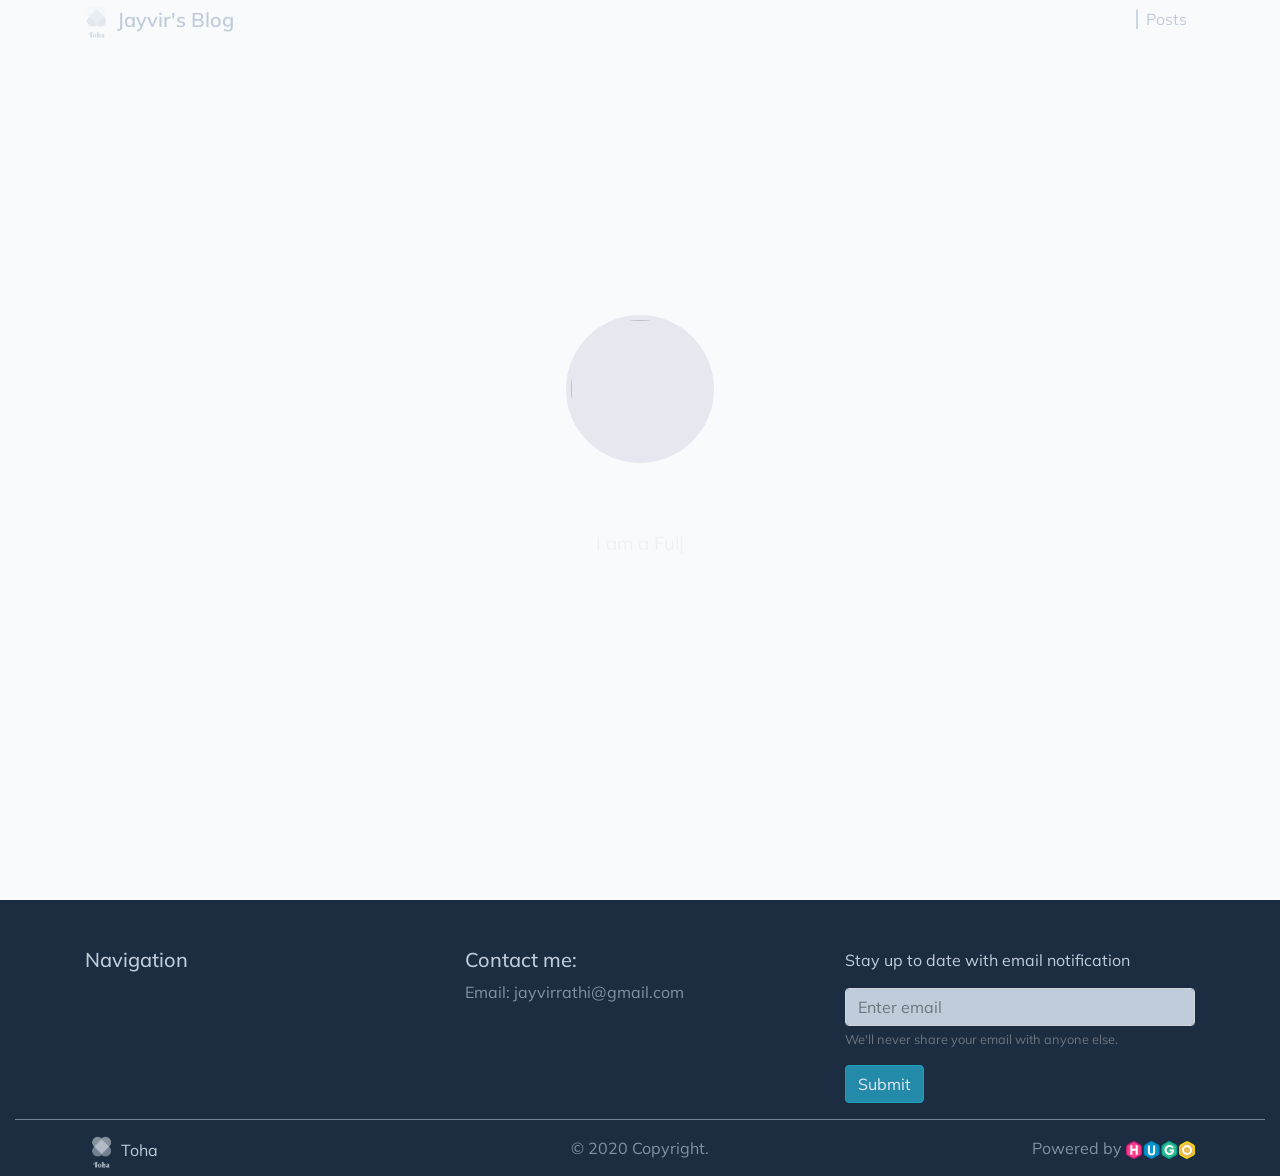
==== index.html @ 89d8f5fa "deploy: 75520d01f5cac09a737b1dd207d022d9f00fa605" ====
<!doctype html><html lang=en><head><meta name=generator content="Hugo 0.74.2"><title>Jayvir's Blog</title><meta name=description content="Portfolio and personal blog of Jayvir Rathi."><meta charset=utf-8><meta name=viewport content="width=device-width,initial-scale=1"><meta http-equiv=x-ua-compatible content="ie=edge"><link rel=stylesheet href=/assets/css/bootstrap.min.css><link rel=stylesheet href=/assets/css/layouts/main.css><link rel=stylesheet href=/assets/css/style.css><link rel=stylesheet href=/assets/css/navigators/navbar.css><link href="https://fonts.googleapis.com/css2?family=Muli:wght@300;400;500;600" rel=stylesheet><link rel=stylesheet href=https://cdnjs.cloudflare.com/ajax/libs/font-awesome/5.11.2/css/all.min.css><link rel=icon type=image/png href=/assets/images/favicon.png><link rel=stylesheet href=/assets/css/style.css><link rel=stylesheet href=/assets/css/sections/home.css><link rel=stylesheet href=/assets/css/sections/about.css><link rel=stylesheet href=/assets/css/sections/skills.css><link rel=stylesheet href=/assets/css/sections/experiences.css><link rel=stylesheet href=/assets/css/sections/projects.css><link rel=stylesheet href=/assets/css/sections/recent-posts.css><link rel=stylesheet href=/assets/css/sections/achievements.css></head><body data-spy=scroll data-target=#top-navbar data-offset=100><nav class="navbar navbar-expand-xl top-navbar initial-navbar" id=top-navbar><div class=container><a class=navbar-brand href=/><img src=/assets/images/inverted-logo.png id=logo>Jayvir's Blog</a>
<button class="navbar-toggler navbar-dark" id=navbar-toggler type=button data-toggle=collapse data-target=#top-nav-items>
<span class=navbar-toggler-icon></span></button><div class="collapse navbar-collapse" id=top-nav-items><ul class="navbar-nav ml-auto"><li class=nav-item><a class=nav-link href=#home>Home</a></li><div class=dropdown-divider id=top-navbar-divider></div><li class=nav-item><a class=nav-link id=blog-link href=/posts>Posts</a></li></ul></div></div><img src=/assets/images/main-logo.png class=d-none id=main-logo>
<img src=/assets/images/inverted-logo.png class=d-none id=inverted-logo></nav><div class="container-fluid home" id=home><div class="background container-fluid" style=background-image:url(https://hugo-toha.github.io/assets/images/default-background.jpg)></div><div class="container content text-center"><img src=/images/author/Jayir.png class="rounded-circle mx-auto d-block img-fluid"><h1 class=greeting>Hi, I am Jayvir</h1><div class=typing-carousel><span id=ityped class=ityped></span><span class=ityped-cursor></span></div><ul id=typing-carousel-data><li>I am a Full Stack Developer</li><li>I love to work with some fun projects</li></ul></div></div><footer class="container-fluid text-center align-content-center footer pb-2"><div class="container pt-5"><div class="row text-left"><div class="col-md-4 col-sm-12"><h5>Navigation</h5></div><div class="col-md-4 col-sm-12"><h5>Contact me:</h5><ul><li><span>Email:</span> <span>jayvirrathi@gmail.com</span></li></ul></div><div class="col-md-4 col-sm-12"><p>Stay up to date with email notification</p><form><div class=form-group><input type=email class=form-control id=exampleInputEmail1 aria-describedby=emailHelp placeholder="Enter email">
<small id=emailHelp class="form-text text-muted">We'll never share your email with anyone else.</small></div><button type=submit class="btn btn-info">Submit</button></form></div></div></div><hr><div class=container><div class="row text-left"><div class=col-md-4><a id=theme href=https://github.com/hossainemruz/toha target=#><img src=/assets/images/inverted-logo.png>
Toha</a></div><div class="col-md-4 text-center">© 2020 Copyright.</div><div class="col-md-4 text-right"><a id=hugo href=https://gohugo.io/>Powered by
<img src=/assets/images/hugo-logo-wide.svg alt="Hugo Logo" height=18></a></div></div></div></footer><script src=/assets/js/jquery-3.4.1.min.js></script><script src=/assets/js/popper.min.js></script><script src=/assets/js/bootstrap.min.js></script><script src=/assets/js/navbar.js></script><script src=/assets/js/main.js></script><script src=/assets/js/itype.min.js></script><script src=/assets/js/github-button.js></script><script src=/assets/js/home.js></script><script src=/assets/js/jquery.filterizr.min.js></script></body></html>
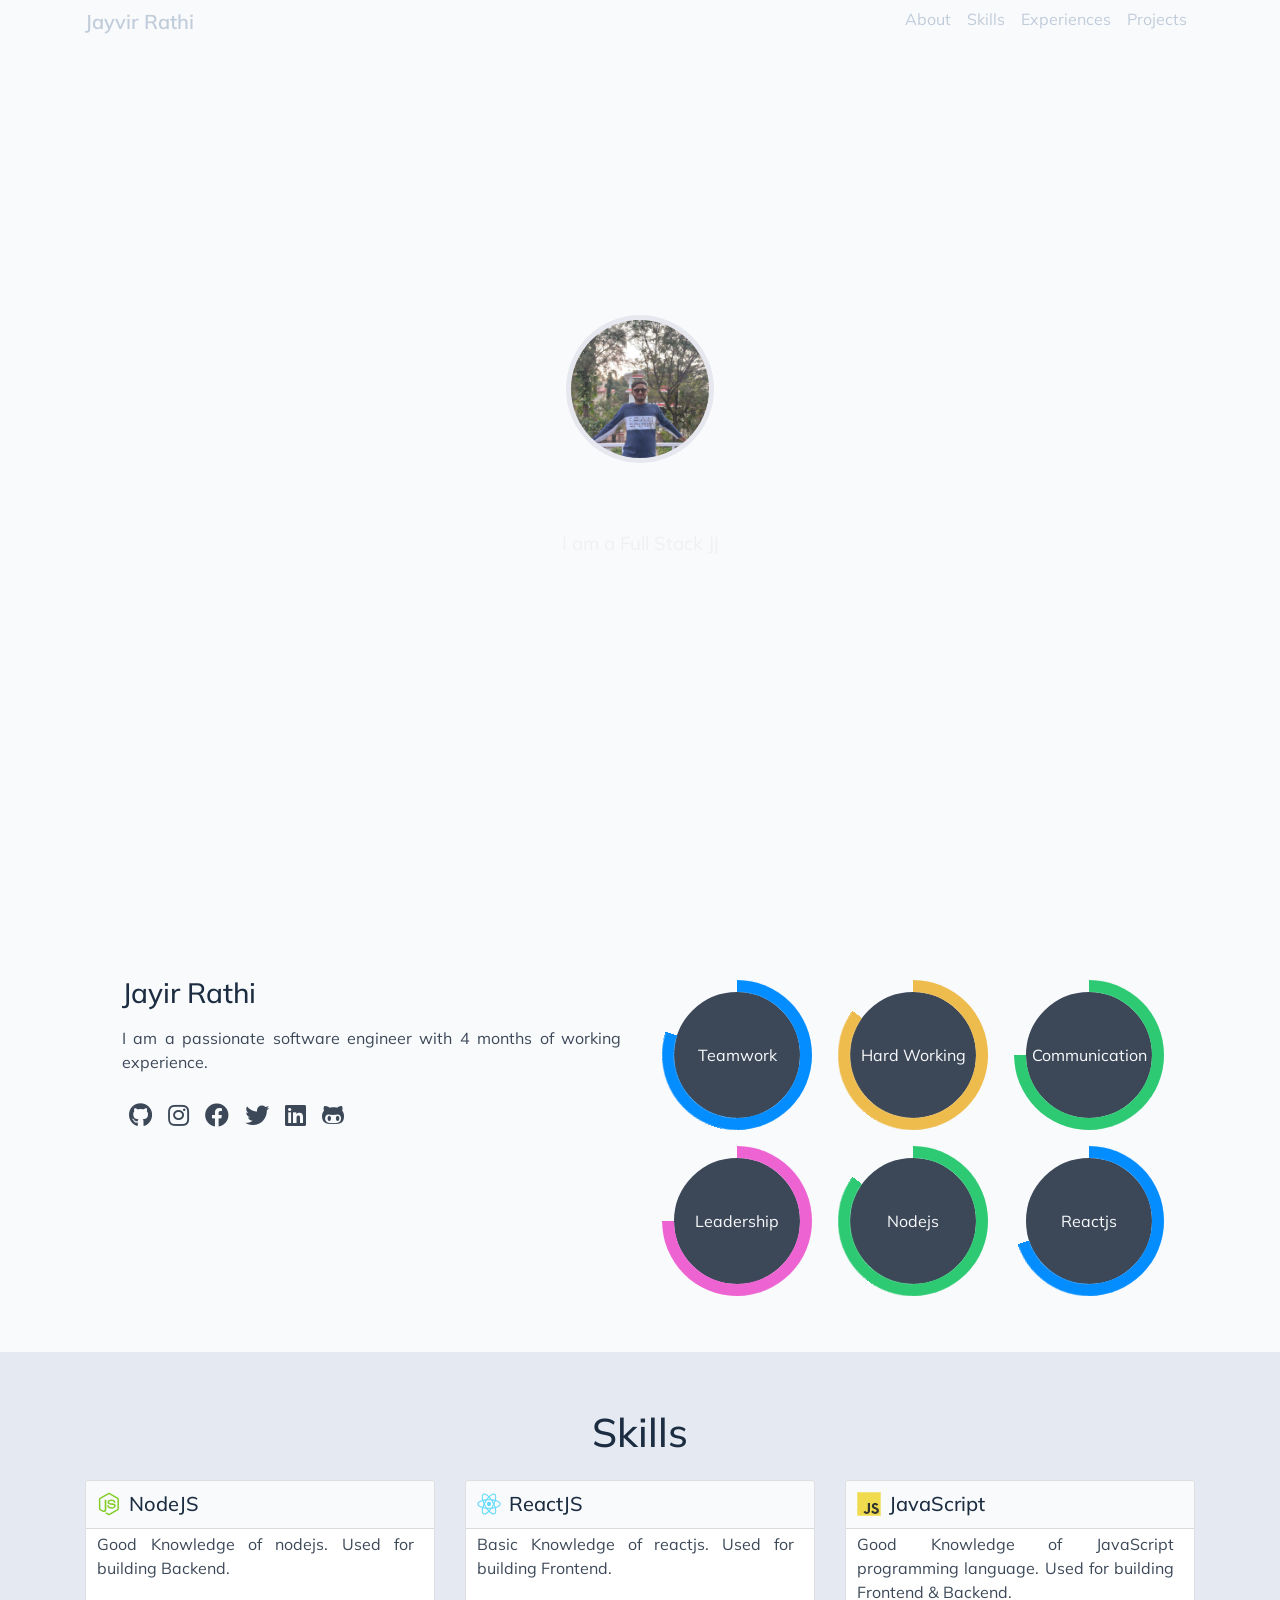
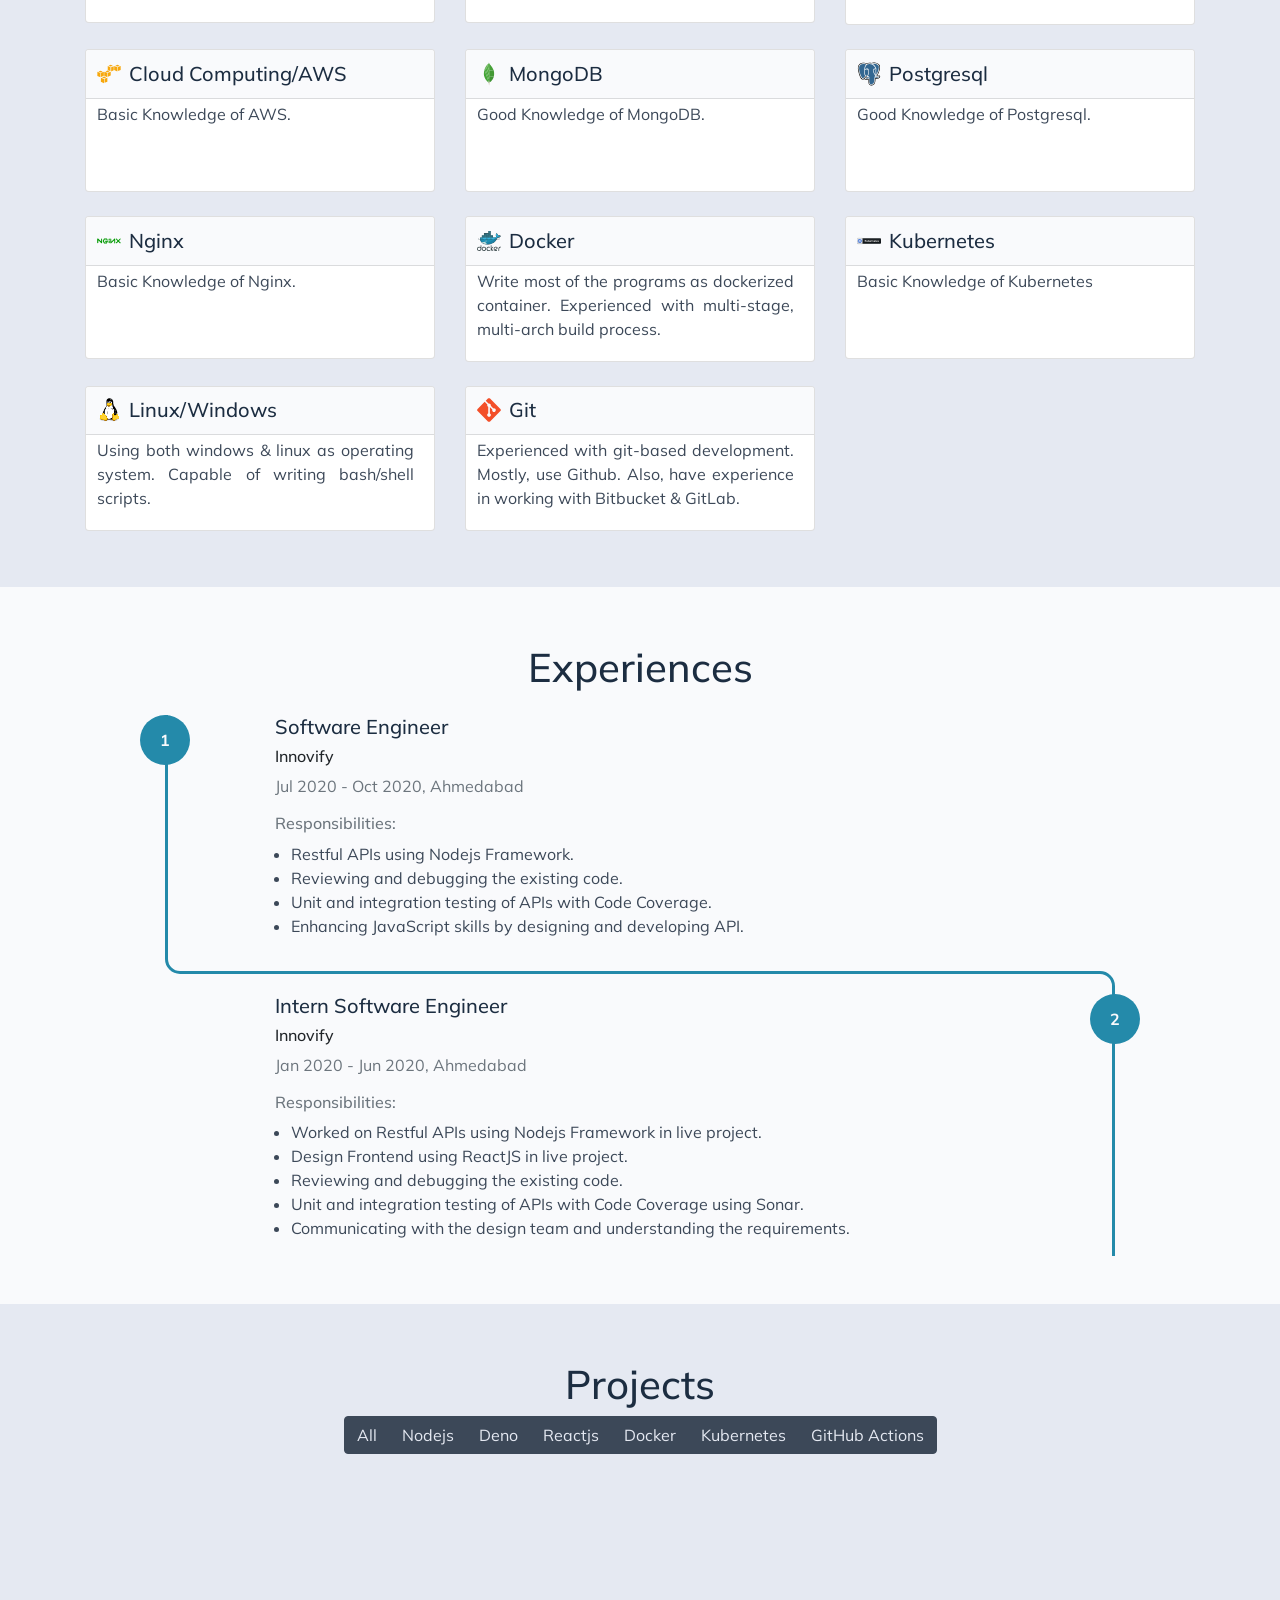
==== commit 048d1126: "deploy: c0d3c26d9af12a9c79925fcdd0d690d57f90b7b3" ====
--- a/index.html
+++ b/index.html
@@ -1,7 +1,37 @@
-<!doctype html><html lang=en><head><meta name=generator content="Hugo 0.74.2"><title>Jayvir's Blog</title><meta name=description content="Portfolio and personal blog of Jayvir Rathi."><meta charset=utf-8><meta name=viewport content="width=device-width,initial-scale=1"><meta http-equiv=x-ua-compatible content="ie=edge"><link rel=stylesheet href=/assets/css/bootstrap.min.css><link rel=stylesheet href=/assets/css/layouts/main.css><link rel=stylesheet href=/assets/css/style.css><link rel=stylesheet href=/assets/css/navigators/navbar.css><link href="https://fonts.googleapis.com/css2?family=Muli:wght@300;400;500;600" rel=stylesheet><link rel=stylesheet href=https://cdnjs.cloudflare.com/ajax/libs/font-awesome/5.11.2/css/all.min.css><link rel=icon type=image/png href=/assets/images/favicon.png><link rel=stylesheet href=/assets/css/style.css><link rel=stylesheet href=/assets/css/sections/home.css><link rel=stylesheet href=/assets/css/sections/about.css><link rel=stylesheet href=/assets/css/sections/skills.css><link rel=stylesheet href=/assets/css/sections/experiences.css><link rel=stylesheet href=/assets/css/sections/projects.css><link rel=stylesheet href=/assets/css/sections/recent-posts.css><link rel=stylesheet href=/assets/css/sections/achievements.css></head><body data-spy=scroll data-target=#top-navbar data-offset=100><nav class="navbar navbar-expand-xl top-navbar initial-navbar" id=top-navbar><div class=container><a class=navbar-brand href=/><img src=/assets/images/inverted-logo.png id=logo>Jayvir's Blog</a>
+<!doctype html><html lang=en><head><meta name=generator content="Hugo 0.74.2"><title>Jayvir Rathi</title><meta name=description content><meta charset=utf-8><meta name=viewport content="width=device-width,initial-scale=1"><meta http-equiv=x-ua-compatible content="ie=edge"><link rel=stylesheet href=/assets/css/bootstrap.min.css><link rel=stylesheet href=/assets/css/layouts/main.css><link rel=stylesheet href=/assets/css/style.css><link rel=stylesheet href=/assets/css/navigators/navbar.css><link href="https://fonts.googleapis.com/css2?family=Muli:wght@300;400;500;600" rel=stylesheet><link rel=stylesheet href=https://cdnjs.cloudflare.com/ajax/libs/font-awesome/5.11.2/css/all.min.css><link rel=icon type=image/png href=/images/background.jpg><link rel=stylesheet href=/assets/css/style.css><link rel=stylesheet href=/assets/css/sections/home.css><link rel=stylesheet href=/assets/css/sections/about.css><link rel=stylesheet href=/assets/css/sections/skills.css><link rel=stylesheet href=/assets/css/sections/experiences.css><link rel=stylesheet href=/assets/css/sections/projects.css><link rel=stylesheet href=/assets/css/sections/recent-posts.css><link rel=stylesheet href=/assets/css/sections/achievements.css></head><body data-spy=scroll data-target=#top-navbar data-offset=100><nav class="navbar navbar-expand-xl top-navbar initial-navbar" id=top-navbar><div class=container><a class=navbar-brand href=https://hugo-toha.github.io>Jayvir Rathi</a>
 <button class="navbar-toggler navbar-dark" id=navbar-toggler type=button data-toggle=collapse data-target=#top-nav-items>
-<span class=navbar-toggler-icon></span></button><div class="collapse navbar-collapse" id=top-nav-items><ul class="navbar-nav ml-auto"><li class=nav-item><a class=nav-link href=#home>Home</a></li><div class=dropdown-divider id=top-navbar-divider></div><li class=nav-item><a class=nav-link id=blog-link href=/posts>Posts</a></li></ul></div></div><img src=/assets/images/main-logo.png class=d-none id=main-logo>
-<img src=/assets/images/inverted-logo.png class=d-none id=inverted-logo></nav><div class="container-fluid home" id=home><div class="background container-fluid" style=background-image:url(https://hugo-toha.github.io/assets/images/default-background.jpg)></div><div class="container content text-center"><img src=/images/author/Jayir.png class="rounded-circle mx-auto d-block img-fluid"><h1 class=greeting>Hi, I am Jayvir</h1><div class=typing-carousel><span id=ityped class=ityped></span><span class=ityped-cursor></span></div><ul id=typing-carousel-data><li>I am a Full Stack Developer</li><li>I love to work with some fun projects</li></ul></div></div><footer class="container-fluid text-center align-content-center footer pb-2"><div class="container pt-5"><div class="row text-left"><div class="col-md-4 col-sm-12"><h5>Navigation</h5></div><div class="col-md-4 col-sm-12"><h5>Contact me:</h5><ul><li><span>Email:</span> <span>jayvirrathi@gmail.com</span></li></ul></div><div class="col-md-4 col-sm-12"><p>Stay up to date with email notification</p><form><div class=form-group><input type=email class=form-control id=exampleInputEmail1 aria-describedby=emailHelp placeholder="Enter email">
-<small id=emailHelp class="form-text text-muted">We'll never share your email with anyone else.</small></div><button type=submit class="btn btn-info">Submit</button></form></div></div></div><hr><div class=container><div class="row text-left"><div class=col-md-4><a id=theme href=https://github.com/hossainemruz/toha target=#><img src=/assets/images/inverted-logo.png>
-Toha</a></div><div class="col-md-4 text-center">© 2020 Copyright.</div><div class="col-md-4 text-right"><a id=hugo href=https://gohugo.io/>Powered by
-<img src=/assets/images/hugo-logo-wide.svg alt="Hugo Logo" height=18></a></div></div></div></footer><script src=/assets/js/jquery-3.4.1.min.js></script><script src=/assets/js/popper.min.js></script><script src=/assets/js/bootstrap.min.js></script><script src=/assets/js/navbar.js></script><script src=/assets/js/main.js></script><script src=/assets/js/itype.min.js></script><script src=/assets/js/github-button.js></script><script src=/assets/js/home.js></script><script src=/assets/js/jquery.filterizr.min.js></script></body></html>+<span class=navbar-toggler-icon></span></button><div class="collapse navbar-collapse" id=top-nav-items><ul class="navbar-nav ml-auto"><li class=nav-item><a class=nav-link href=#home>Home</a></li><li class=nav-item><a class=nav-link href=#about>About</a></li><li class=nav-item><a class=nav-link href=#skills>Skills</a></li><li class=nav-item><a class=nav-link href=#experiences>Experiences</a></li><li class=nav-item><a class=nav-link href=#projects>Projects</a></li></ul></div></div><img src=images/background.jpg class=d-none id=main-logo>
+<img src=images/background.jpg class=d-none id=inverted-logo></nav><div class="container-fluid home" id=home><div class="background container-fluid" style=background-image:url(https://hugo-toha.github.io/images/background.jpg)></div><div class="container content text-center"><img src=/images/profile-image.jpg class="rounded-circle mx-auto d-block img-fluid"><h1 class=greeting>Hi, I am Jayvir Rathi</h1><div class=typing-carousel><span id=ityped class=ityped></span><span class=ityped-cursor></span></div><ul id=typing-carousel-data><li>I am a Full Stack JS Developer</li><li>I am a passionate and self-motivated Software Engineer</li><li>Always willing to learn new stuff</li><li>My working principle is learning by doing</li><li>Building some real stuff through code</li></ul><a href=#about><i class="arrow bounce fa fa-chevron-down"></i></a></div></div><div class="container-fluid section-holder d-flex bg-white"><div class="container anchor p-lg-5 about-section" id=about><div class="row pt-sm-2 pt-md-4 align-self-center"><div class=col-sm-6><h3 class=p-1>Jayir Rathi</h3><p class="p-1 text-justify">I am a passionate software engineer with 4 months of working experience.</p><div class="text-container ml-auto"><ul class="social-link d-flex"><li><a href=https://www.github.com/Jayvirrathi target=/><i class="fab fa-github"></i></a></li><li><a href=https://www.instagram.com/Jayvirrathi target=/><i class="fab fa-instagram"></i></a></li><li><a href=https://www.facebook.com/Jayvirrathi target=/><i class="fab fa-facebook"></i></a></li><li><a href=https://twitter.com/Jayvirrathi target=/><i class="fab fa-twitter"></i></a></li><li><a href=https://linkedin.com/in/Jayvirrathi target=/><i class="fab fa-linkedin"></i></a></li><li><a href=https://github.com/sponsors/Jayvirrathi target=/><i class="fab fa-github-alt"></i></a></li></ul></div></div><div class="col-sm-6 pt-5 pl-md-4 pl-sm-3 pt-sm-0"><div class=row><div class="col-6 col-lg-4 p-2"><div class="circular-progress blue"><span class=circular-progress-left><span class="circular-progress-bar circular-progress-percentage-80"></span></span><span class=circular-progress-right><span class=circular-progress-bar></span></span><div class=circular-progress-value>Teamwork</div></div></div><div class="col-6 col-lg-4 p-2"><div class="circular-progress yellow"><span class=circular-progress-left><span class="circular-progress-bar circular-progress-percentage-85"></span></span><span class=circular-progress-right><span class=circular-progress-bar></span></span><div class=circular-progress-value>Hard Working</div></div></div><div class="col-6 col-lg-4 p-2"><div class="circular-progress green"><span class=circular-progress-left><span class="circular-progress-bar circular-progress-percentage-75"></span></span><span class=circular-progress-right><span class=circular-progress-bar></span></span><div class=circular-progress-value>Communication</div></div></div><div class="col-6 col-lg-4 p-2"><div class="circular-progress pink"><span class=circular-progress-left><span class="circular-progress-bar circular-progress-percentage-75"></span></span><span class=circular-progress-right><span class=circular-progress-bar></span></span><div class=circular-progress-value>Leadership</div></div></div><div class="col-6 col-lg-4 p-2"><div class="circular-progress green"><span class=circular-progress-left><span class="circular-progress-bar circular-progress-percentage-85"></span></span><span class=circular-progress-right><span class=circular-progress-bar></span></span><div class=circular-progress-value>Nodejs</div></div></div><div class="col-6 col-lg-4 p-2"><div class="circular-progress blue"><span class=circular-progress-left><span class="circular-progress-bar circular-progress-percentage-70"></span></span><span class=circular-progress-right><span class=circular-progress-bar></span></span><div class=circular-progress-value>Reactjs</div></div></div></div></div></div></div></div><div class="container-fluid section-holder d-flex bg-dimmed"><div class="container-fluid anchor pb-5 skills-section" id=skills><h1 class=text-center>Skills</h1><div class="container d-flex-block"><div class=row id=primary-skills><div class="col-xs-12 col-sm-6 col-lg-4 pt-2"><a class=skill-card-link href=#><div class=card><div class="card-head d-flex"><img class=card-img-xs src=/images/skills/nodejs.svg alt=NodeJS><h5 class=card-title>NodeJS</h5></div><div class=card-body><p class=card-text>Good Knowledge of nodejs. Used for building Backend.</p></div></div></a></div><div class="col-xs-12 col-sm-6 col-lg-4 pt-2"><a class=skill-card-link href=#><div class=card><div class="card-head d-flex"><img class=card-img-xs src=/images/skills/react.svg alt=ReactJS><h5 class=card-title>ReactJS</h5></div><div class=card-body><p class=card-text>Basic Knowledge of reactjs. Used for building Frontend.</p></div></div></a></div><div class="col-xs-12 col-sm-6 col-lg-4 pt-2"><a class=skill-card-link href=#><div class=card><div class="card-head d-flex"><img class=card-img-xs src=/images/skills/js.svg alt=JavaScript><h5 class=card-title>JavaScript</h5></div><div class=card-body><p class=card-text>Good Knowledge of JavaScript programming language. Used for building Frontend & Backend.</p></div></div></a></div><div class="col-xs-12 col-sm-6 col-lg-4 pt-2"><a class=skill-card-link href=#><div class=card><div class="card-head d-flex"><img class=card-img-xs src=/images/skills/aws.svg alt="Cloud Computing/AWS"><h5 class=card-title>Cloud Computing/AWS</h5></div><div class=card-body><p class=card-text>Basic Knowledge of AWS.</p></div></div></a></div><div class="col-xs-12 col-sm-6 col-lg-4 pt-2"><a class=skill-card-link href=#><div class=card><div class="card-head d-flex"><img class=card-img-xs src=/images/skills/mongodb.svg alt=MongoDB><h5 class=card-title>MongoDB</h5></div><div class=card-body><p class=card-text>Good Knowledge of MongoDB.</p></div></div></a></div><div class="col-xs-12 col-sm-6 col-lg-4 pt-2"><a class=skill-card-link href=#><div class=card><div class="card-head d-flex"><img class=card-img-xs src=/images/skills/postgresql.svg alt=Postgresql><h5 class=card-title>Postgresql</h5></div><div class=card-body><p class=card-text>Good Knowledge of Postgresql.</p></div></div></a></div><div class="col-xs-12 col-sm-6 col-lg-4 pt-2"><a class=skill-card-link href=#><div class=card><div class="card-head d-flex"><img class=card-img-xs src=/images/skills/nginx.svg alt=Nginx><h5 class=card-title>Nginx</h5></div><div class=card-body><p class=card-text>Basic Knowledge of Nginx.</p></div></div></a></div><div class="col-xs-12 col-sm-6 col-lg-4 pt-2"><a class=skill-card-link href=https://www.docker.com/><div class=card><div class="card-head d-flex"><img class=card-img-xs src=/images/skills/docker.svg alt=Docker><h5 class=card-title>Docker</h5></div><div class=card-body><p class=card-text>Write most of the programs as dockerized container. Experienced with multi-stage, multi-arch build process.</p></div></div></a></div><div class="col-xs-12 col-sm-6 col-lg-4 pt-2"><a class=skill-card-link href=#><div class=card><div class="card-head d-flex"><img class=card-img-xs src=/images/skills/kubernetes.svg alt=Kubernetes><h5 class=card-title>Kubernetes</h5></div><div class=card-body><p class=card-text>Basic Knowledge of Kubernetes</p></div></div></a></div><div class="col-xs-12 col-sm-6 col-lg-4 pt-2"><a class=skill-card-link href=#><div class=card><div class="card-head d-flex"><img class=card-img-xs src=/images/skills/linux.svg alt=Linux/Windows><h5 class=card-title>Linux/Windows</h5></div><div class=card-body><p class=card-text>Using both windows & linux as operating system. Capable of writing bash/shell scripts.</p></div></div></a></div><div class="col-xs-12 col-sm-6 col-lg-4 pt-2"><a class=skill-card-link href=https://git-scm.com/><div class=card><div class="card-head d-flex"><img class=card-img-xs src=/images/skills/git.svg alt=Git><h5 class=card-title>Git</h5></div><div class=card-body><p class=card-text>Experienced with git-based development. Mostly, use Github. Also, have experience in working with Bitbucket & GitLab.</p></div></div></a></div></div></div></div></div><div class="container-fluid section-holder d-flex bg-white"><div class="container-fluid anchor pb-5 experiences-section" id=experiences><h1 class=text-center>Experiences</h1><div class="container timeline text-justify"><div class="row align-items-center d-flex"><div class="col-1 col-lg-2 text-center vertical-line d-inline-flex justify-content-center"><div class="circle font-weight-bold">1</div></div><div class="col-10 col-lg-8"><div class=experience-entry-heading><h5>Software Engineer</h5><h6>Innovify</h6><p class=text-muted>Jul 2020 - Oct 2020,
+Ahmedabad</p></div><p></p><h6 class=text-muted>Responsibilities:</h6><ul class=justify-content-around><li>Restful APIs using Nodejs Framework.</li><li>Reviewing and debugging the existing code.</li><li>Unit and integration testing of APIs with Code Coverage.</li><li>Enhancing JavaScript skills by designing and developing API.</li></ul></div></div><div class="row horizontal-line"><div class="col-1 col-lg-2 timeline-side-div"><div class=corner></div></div><div class="col-10 col-lg-8"><hr></div><div class="col-1 col-lg-2 timeline-side-div"><div class=corner></div></div></div><div class="row align-items-center justify-content-end d-flex"><div class="col-10 col-lg-8"><div class=experience-entry-heading><h5>Intern Software Engineer</h5><h6>Innovify</h6><p class=text-muted>Jan 2020 - Jun 2020,
+Ahmedabad</p></div><p></p><h6 class=text-muted>Responsibilities:</h6><ul class=justify-content-around><li>Worked on Restful APIs using Nodejs Framework in live project.</li><li>Design Frontend using ReactJS in live project.</li><li>Reviewing and debugging the existing code.</li><li>Unit and integration testing of APIs with Code Coverage using Sonar.</li><li>Communicating with the design team and understanding the requirements.</li></ul></div><div class="col-1 col-lg-2 text-center vertical-line d-inline-flex justify-content-center"><div class="circle font-weight-bold">2</div></div></div></div></div></div><div class="container-fluid section-holder d-flex bg-dimmed"><div class="container-fluid anchor pb-5 projects-section" id=Projects><h1 class=text-center>Projects</h1><div class="container ml-auto text-center"><div class="btn-group flex-wrap" role=group id=project-filter-buttons><button type=button class="btn btn-dark" data-filter=all>
+All</button>
+<button type=button class="btn btn-dark" data-filter=nodejs>
+Nodejs</button>
+<button type=button class="btn btn-dark" data-filter=deno>
+Deno</button>
+<button type=button class="btn btn-dark" data-filter=reactjs>
+Reactjs</button>
+<button type=button class="btn btn-dark" data-filter=docker>
+Docker</button>
+<button type=button class="btn btn-dark" data-filter=kubernetes>
+Kubernetes</button>
+<button type=button class="btn btn-dark" data-filter=github-actions>
+GitHub Actions</button></div></div><div class="container filtr-projects"><div class=row id=project-card-holder><div class="col-sm-12 col-md-6 col-lg-4 p-2 filtr-item" data-category="all, nodejs"><div class="card mt-1"><div class=card><a class=card-header href=https://github.com/Jayvirrathi/create-node-express-api><div><div class=d-flex><img class=card-img-xs src=/images/skills/nodejs.svg alt=create-node-express-api><h5 class="card-title mb-0">create-node-express-api</h5></div><div class=sub-title><span>Contributor</span>
+<span></span></div></div></a><div class="card-body text-justify pt-1 pb-1"><p>Cli for Basic Project Setup</p><span class=float-right><a class=github-button-inactive href=https://github.com/Jayvirrathi/create-node-express-api data-icon=octicon-standard data-show-count=true aria-label="Star create-node-express-api">Star</a></span></div></div></div></div><div class="col-sm-12 col-md-6 col-lg-4 p-2 filtr-item" data-category="all, nodejs"><div class="card mt-1"><div class=card><a class=card-header href=https://github.com/Jayvirrathi/create-node-express-api><div><div class=d-flex><img class=card-img-xs src=/images/skills/nodejs.svg alt=create-node-express-api><h5 class="card-title mb-0">create-node-express-api</h5></div><div class=sub-title><span>Contributor</span>
+<span></span></div></div></a><div class="card-body text-justify pt-1 pb-1"><p>Cli for Basic Project Setup</p><span class=float-right><a class=github-button-inactive href=https://github.com/Jayvirrathi/create-node-express-api data-icon=octicon-standard data-show-count=true aria-label="Star create-node-express-api">Star</a></span></div></div></div></div><div class="col-sm-12 col-md-6 col-lg-4 p-2 filtr-item" data-category="all, nodejs,github-actions"><div class="card mt-1"><div class=card><a class=card-header href=https://github.com/Jayvirrathi/js-actions><div><div class=d-flex><img class=card-img-xs src=/images/skills/github-actions.svg alt=js-actions><h5 class="card-title mb-0">js-actions</h5></div><div class=sub-title><span>Contributor</span>
+<span></span></div></div></a><div class="card-body text-justify pt-1 pb-1"><p>js actions</p><span class=float-right><a class=github-button-inactive href=https://github.com/Jayvirrathi/js-actions data-icon=octicon-standard data-show-count=true aria-label="Star js-actions">Star</a></span></div></div></div></div><div class="col-sm-12 col-md-6 col-lg-4 p-2 filtr-item" data-category="all, nodejs,reactjs,docker"><div class="card mt-1"><div class=card><a class=card-header href=https://github.com/Jayvirrathi/mern-docker><div><div class=d-flex><img class=card-img-xs src=/images/skills/nodejs.svg alt=mern-docker><h5 class="card-title mb-0">mern-docker</h5></div><div class=sub-title><span>Contributor</span>
+<span></span></div></div></a><div class="card-body text-justify pt-1 pb-1"><p>mern-docker</p><span class=float-right><a class=github-button-inactive href=https://github.com/Jayvirrathi/mern-docker data-icon=octicon-standard data-show-count=true aria-label="Star mern-docker">Star</a></span></div></div></div></div><div class="col-sm-12 col-md-6 col-lg-4 p-2 filtr-item" data-category="all, nodejs,reactjs,kubernetes,docker"><div class="card mt-1"><div class=card><a class=card-header href=https://github.com/Jayvirrathi/microservices><div><div class=d-flex><img class=card-img-xs src=/images/skills/nodejs.svg alt=microservices><h5 class="card-title mb-0">microservices</h5></div><div class=sub-title><span>Contributor</span>
+<span></span></div></div></a><div class="card-body text-justify pt-1 pb-1"><p>NodeJS Micro Services With Docker</p><span class=float-right><a class=github-button-inactive href=https://github.com/Jayvirrathi/microservices data-icon=octicon-standard data-show-count=true aria-label="Star microservices">Star</a></span></div></div></div></div><div class="col-sm-12 col-md-6 col-lg-4 p-2 filtr-item" data-category="all, nodejs"><div class="card mt-1"><div class=card><a class=card-header href=https://github.com/Jayvirrathi/node-express-api-starter><div><div class=d-flex><img class=card-img-xs src=/images/skills/nodejs.svg alt=node-express-api-starter><h5 class="card-title mb-0">node-express-api-starter</h5></div><div class=sub-title><span>Contributor</span>
+<span></span></div></div></a><div class="card-body text-justify pt-1 pb-1"><p>Node JS Express API Example</p><span class=float-right><a class=github-button-inactive href=https://github.com/Jayvirrathi/node-express-api-starter data-icon=octicon-standard data-show-count=true aria-label="Star node-express-api-starter">Star</a></span></div></div></div></div><div class="col-sm-12 col-md-6 col-lg-4 p-2 filtr-item" data-category="all, nodejs"><div class="card mt-1"><div class=card><a class=card-header href=https://github.com/Jayvirrathi/node-express-es6-api-starter><div><div class=d-flex><img class=card-img-xs src=/images/skills/nodejs.svg alt=node-express-es6-api-starter><h5 class="card-title mb-0">node-express-es6-api-starter</h5></div><div class=sub-title><span>Contributor</span>
+<span></span></div></div></a><div class="card-body text-justify pt-1 pb-1"><p>Node JS Express Babel API Example</p><span class=float-right><a class=github-button-inactive href=https://github.com/Jayvirrathi/node-express-es6-api-starter data-icon=octicon-standard data-show-count=true aria-label="Star node-express-es6-api-starter">Star</a></span></div></div></div></div><div class="col-sm-12 col-md-6 col-lg-4 p-2 filtr-item" data-category="all, nodejs,typescript"><div class="card mt-1"><div class=card><a class=card-header href=https://github.com/Jayvirrathi/node-express-typescript-api-starter><div><div class=d-flex><img class=card-img-xs src=/images/skills/typescript.svg alt=node-express-typescript-api-starter><h5 class="card-title mb-0">node-express-typescript-api-starter</h5></div><div class=sub-title><span>Contributor</span>
+<span></span></div></div></a><div class="card-body text-justify pt-1 pb-1"><p>Node TypeScript Example</p><span class=float-right><a class=github-button-inactive href=https://github.com/Jayvirrathi/node-express-typescript-api-starter data-icon=octicon-standard data-show-count=true aria-label="Star node-express-typescript-api-starter">Star</a></span></div></div></div></div><div class="col-sm-12 col-md-6 col-lg-4 p-2 filtr-item" data-category="all, nodejs,kubernetes,docker"><div class="card mt-1"><div class=card><a class=card-header href=https://github.com/Jayvirrathi/nodejs-docker-kubernetes><div><div class=d-flex><img class=card-img-xs src=/images/skills/nodejs.svg alt=nodejs-docker-kubernetes><h5 class="card-title mb-0">nodejs-docker-kubernetes</h5></div><div class=sub-title><span>Contributor</span>
+<span></span></div></div></a><div class="card-body text-justify pt-1 pb-1"><p>Nodejs Docker Kubernetes</p><span class=float-right><a class=github-button-inactive href=https://github.com/Jayvirrathi/nodejs-docker-kubernetes data-icon=octicon-standard data-show-count=true aria-label="Star nodejs-docker-kubernetes">Star</a></span></div></div></div></div><div class="col-sm-12 col-md-6 col-lg-4 p-2 filtr-item" data-category="all, nodejs"><div class="card mt-1"><div class=card><a class=card-header href=https://github.com/Jayvirrathi/nodejs-microservice><div><div class=d-flex><img class=card-img-xs src=/images/skills/nodejs.svg alt=nodejs-microservice><h5 class="card-title mb-0">nodejs-microservice</h5></div><div class=sub-title><span>Contributor</span>
+<span></span></div></div></a><div class="card-body text-justify pt-1 pb-1"><p>Npm Package for nodejs microservice Repo Initial Setup</p><span class=float-right><a class=github-button-inactive href=https://github.com/Jayvirrathi/nodejs-microservice data-icon=octicon-standard data-show-count=true aria-label="Star nodejs-microservice">Star</a></span></div></div></div></div><div class="col-sm-12 col-md-6 col-lg-4 p-2 filtr-item" data-category="all, nodejs,kubernetes,docker"><div class="card mt-1"><div class=card><a class=card-header href=https://github.com/Jayvirrathi/nodejs-prometheus-grafana><div><div class=d-flex><img class=card-img-xs src=/images/skills/nodejs.svg alt=nodejs-prometheus-grafana><h5 class="card-title mb-0">nodejs-prometheus-grafana</h5></div><div class=sub-title><span>Contributor</span>
+<span></span></div></div></a><div class="card-body text-justify pt-1 pb-1"><p>Nodejs Prometheus Grafana</p><span class=float-right><a class=github-button-inactive href=https://github.com/Jayvirrathi/nodejs-prometheus-grafana data-icon=octicon-standard data-show-count=true aria-label="Star nodejs-prometheus-grafana">Star</a></span></div></div></div></div><div class="col-sm-12 col-md-6 col-lg-4 p-2 filtr-item" data-category="all, reactjs,docker"><div class="card mt-1"><div class=card><a class=card-header href=https://github.com/Jayvirrathi/react-docker><div><div class=d-flex><img class=card-img-xs src=/images/skills/react.svg alt=react-docker><h5 class="card-title mb-0">react-docker</h5></div><div class=sub-title><span>Contributor</span>
+<span></span></div></div></a><div class="card-body text-justify pt-1 pb-1"><p>react docker</p><span class=float-right><a class=github-button-inactive href=https://github.com/Jayvirrathi/react-docker data-icon=octicon-standard data-show-count=true aria-label="Star react-docker">Star</a></span></div></div></div></div><div class="col-sm-12 col-md-6 col-lg-4 p-2 filtr-item" data-category="all, deno,kubernetes,docker"><div class="card mt-1"><div class=card><a class=card-header href=https://github.com/Jayvirrathi/deno-docker-kubernetes><div><div class=d-flex><img class=card-img-xs src=/images/skills/deno.svg alt=deno-docker-kubernetes><h5 class="card-title mb-0">deno-docker-kubernetes</h5></div><div class=sub-title><span>Contributor</span>
+<span></span></div></div></a><div class="card-body text-justify pt-1 pb-1"><p>Deno Docker Kubernetes</p><span class=float-right><a class=github-button-inactive href=https://github.com/Jayvirrathi/deno-docker-kubernetes data-icon=octicon-standard data-show-count=true aria-label="Star deno-docker-kubernetes">Star</a></span></div></div></div></div><div class="col-sm-12 col-md-6 col-lg-4 p-2 filtr-item" data-category="all, django,docker"><div class="card mt-1"><div class=card><a class=card-header href=https://github.com/Jayvirrathi/django-docker><div><div class=d-flex><img class=card-img-xs src=/images/skills/django.svg alt=django-docker><h5 class="card-title mb-0">django-docker</h5></div><div class=sub-title><span>Contributor</span>
+<span></span></div></div></a><div class="card-body text-justify pt-1 pb-1"><p></p><span class=float-right><a class=github-button-inactive href=https://github.com/Jayvirrathi/django-docker data-icon=octicon-standard data-show-count=true aria-label="Star django-docker">Star</a></span></div></div></div></div><div class="col-sm-12 col-md-6 col-lg-4 p-2 filtr-item" data-category="all, flask,docker"><div class="card mt-1"><div class=card><a class=card-header href=https://github.com/Jayvirrathi/flask-docker><div><div class=d-flex><img class=card-img-xs src=/images/skills/flask.svg alt=flask-docker><h5 class="card-title mb-0">flask-docker</h5></div><div class=sub-title><span>Contributor</span>
+<span></span></div></div></a><div class="card-body text-justify pt-1 pb-1"><p>flask docker</p><span class=float-right><a class=github-button-inactive href=https://github.com/Jayvirrathi/flask-docker data-icon=octicon-standard data-show-count=true aria-label="Star flask-docker">Star</a></span></div></div></div></div><div class="col-sm-12 col-md-6 col-lg-4 p-2 filtr-item" data-category="all, go,github-actions"><div class="card mt-1"><div class=card><a class=card-header href=https://github.com/Jayvirrathi/go-actions><div><div class=d-flex><img class=card-img-xs src=/images/skills/go.svg alt=go-actions><h5 class="card-title mb-0">go-actions</h5></div><div class=sub-title><span>Contributor</span>
+<span></span></div></div></a><div class="card-body text-justify pt-1 pb-1"><p>go actions</p><span class=float-right><a class=github-button-inactive href=https://github.com/Jayvirrathi/go-actions data-icon=octicon-standard data-show-count=true aria-label="Star go-actions">Star</a></span></div></div></div></div><div class="col-sm-12 col-md-6 col-lg-4 p-2 filtr-item" data-category="all, nestjs,graphql,nodejs"><div class="card mt-1"><div class=card><a class=card-header href=https://github.com/Jayvirrathi/nestjs-graphql-mongo-example><div><div class=d-flex><img class=card-img-xs src=/images/skills/nestjs.svg alt=nestjs-graphql-mongo-example><h5 class="card-title mb-0">nestjs-graphql-mongo-example</h5></div><div class=sub-title><span>Contributor</span>
+<span></span></div></div></a><div class="card-body text-justify pt-1 pb-1"><p>nestjs-graphql-mongo-example</p><span class=float-right><a class=github-button-inactive href=https://github.com/Jayvirrathi/nestjs-graphql-mongo-example data-icon=octicon-standard data-show-count=true aria-label="Star nestjs-graphql-mongo-example">Star</a></span></div></div></div></div><div class="col-sm-12 col-md-6 col-lg-4 p-2 filtr-item" data-category="all, nestjs,graphql,nodejs"><div class="card mt-1"><div class=card><a class=card-header href=https://github.com/Jayvirrathi/nestjs-task><div><div class=d-flex><img class=card-img-xs src=/images/skills/nestjs.svg alt=nestjs-task><h5 class="card-title mb-0">nestjs-task</h5></div><div class=sub-title><span>Contributor</span>
+<span></span></div></div></a><div class="card-body text-justify pt-1 pb-1"><p>nestjs-task</p><span class=float-right><a class=github-button-inactive href=https://github.com/Jayvirrathi/nestjs-task data-icon=octicon-standard data-show-count=true aria-label="Star nestjs-task">Star</a></span></div></div></div></div></div></div></div></div><footer class="container-fluid text-center align-content-center pb-2"><div class="container pt-2 pb-2"><div class="row text-left"><div class="col-md-12 text-center">Jayvir Rathi © 2020</div></div></div></footer><script src=/assets/js/jquery-3.4.1.min.js></script><script src=/assets/js/popper.min.js></script><script src=/assets/js/bootstrap.min.js></script><script src=/assets/js/navbar.js></script><script src=/assets/js/main.js></script><script src=/assets/js/itype.min.js></script><script src=/assets/js/github-button.js></script><script src=/assets/js/home.js></script><script src=/assets/js/jquery.filterizr.min.js></script></body></html>
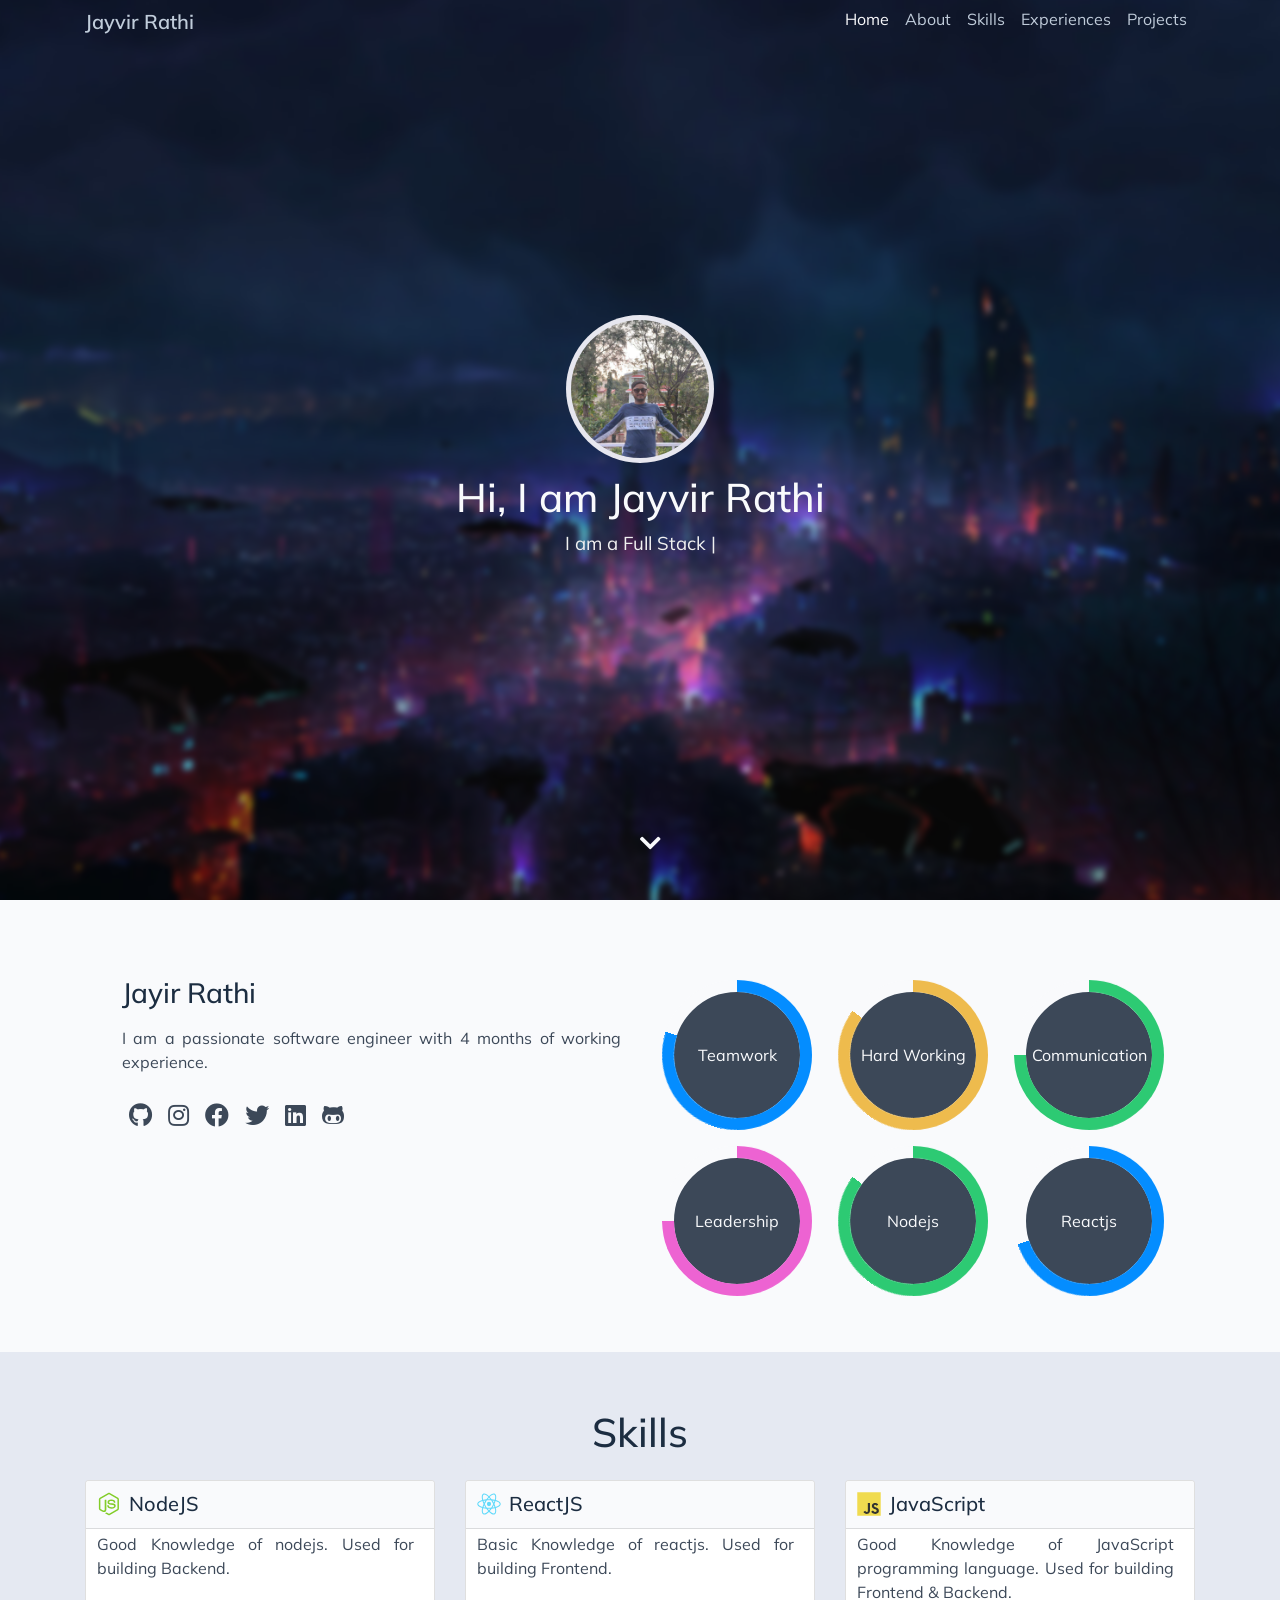
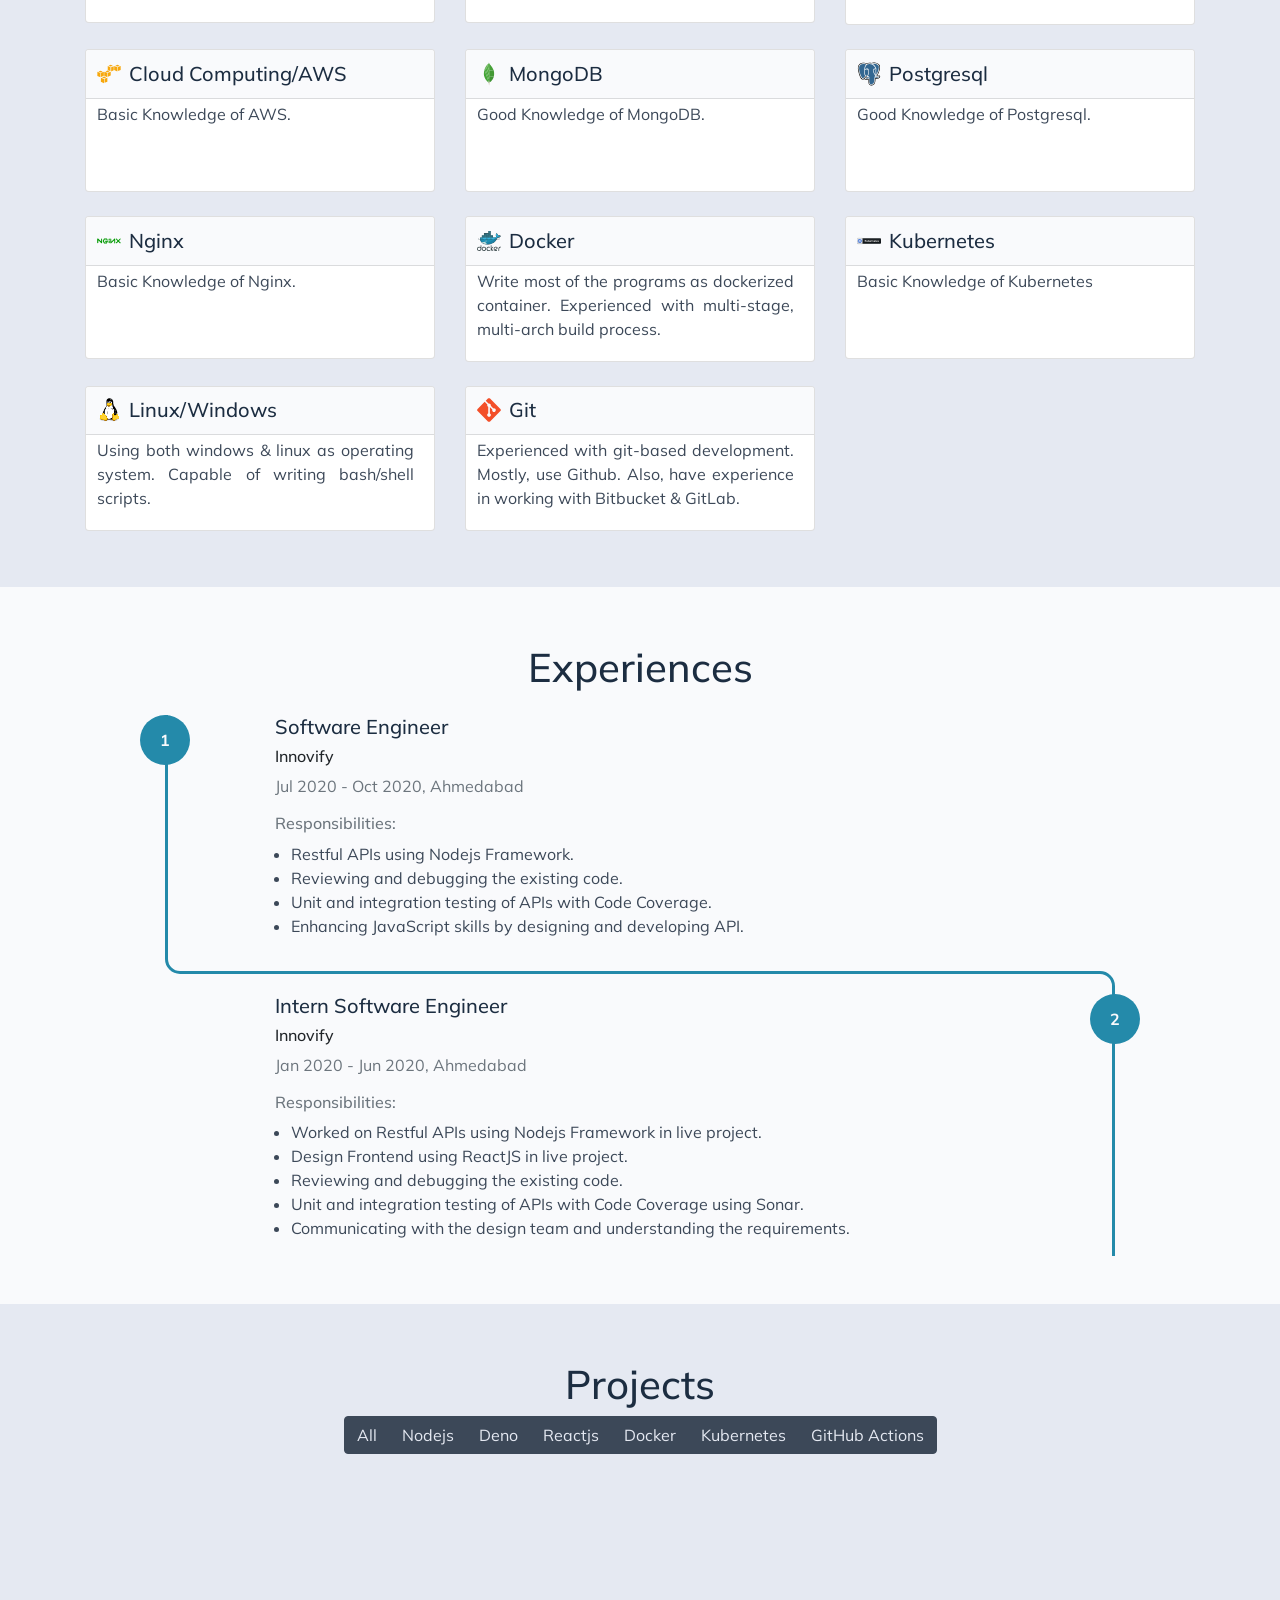
==== commit 97fa6108: "deploy: 48d02601953d82120b4be22e4d6c4d8e2ebc01be" ====
--- a/index.html
+++ b/index.html
@@ -1,7 +1,7 @@
-<!doctype html><html lang=en><head><meta name=generator content="Hugo 0.74.2"><title>Jayvir Rathi</title><meta name=description content><meta charset=utf-8><meta name=viewport content="width=device-width,initial-scale=1"><meta http-equiv=x-ua-compatible content="ie=edge"><link rel=stylesheet href=/assets/css/bootstrap.min.css><link rel=stylesheet href=/assets/css/layouts/main.css><link rel=stylesheet href=/assets/css/style.css><link rel=stylesheet href=/assets/css/navigators/navbar.css><link href="https://fonts.googleapis.com/css2?family=Muli:wght@300;400;500;600" rel=stylesheet><link rel=stylesheet href=https://cdnjs.cloudflare.com/ajax/libs/font-awesome/5.11.2/css/all.min.css><link rel=icon type=image/png href=/images/background.jpg><link rel=stylesheet href=/assets/css/style.css><link rel=stylesheet href=/assets/css/sections/home.css><link rel=stylesheet href=/assets/css/sections/about.css><link rel=stylesheet href=/assets/css/sections/skills.css><link rel=stylesheet href=/assets/css/sections/experiences.css><link rel=stylesheet href=/assets/css/sections/projects.css><link rel=stylesheet href=/assets/css/sections/recent-posts.css><link rel=stylesheet href=/assets/css/sections/achievements.css></head><body data-spy=scroll data-target=#top-navbar data-offset=100><nav class="navbar navbar-expand-xl top-navbar initial-navbar" id=top-navbar><div class=container><a class=navbar-brand href=https://hugo-toha.github.io>Jayvir Rathi</a>
+<!doctype html><html lang=en><head><meta name=generator content="Hugo 0.74.2"><title>Jayvir Rathi</title><meta name=description content><meta charset=utf-8><meta name=viewport content="width=device-width,initial-scale=1"><meta http-equiv=x-ua-compatible content="ie=edge"><link rel=stylesheet href=/assets/css/bootstrap.min.css><link rel=stylesheet href=/assets/css/layouts/main.css><link rel=stylesheet href=/assets/css/style.css><link rel=stylesheet href=/assets/css/navigators/navbar.css><link href="https://fonts.googleapis.com/css2?family=Muli:wght@300;400;500;600" rel=stylesheet><link rel=stylesheet href=https://cdnjs.cloudflare.com/ajax/libs/font-awesome/5.11.2/css/all.min.css><link rel=icon type=image/png href=/images/background.jpg><link rel=stylesheet href=/assets/css/style.css><link rel=stylesheet href=/assets/css/sections/home.css><link rel=stylesheet href=/assets/css/sections/about.css><link rel=stylesheet href=/assets/css/sections/skills.css><link rel=stylesheet href=/assets/css/sections/experiences.css><link rel=stylesheet href=/assets/css/sections/projects.css><link rel=stylesheet href=/assets/css/sections/recent-posts.css><link rel=stylesheet href=/assets/css/sections/achievements.css></head><body data-spy=scroll data-target=#top-navbar data-offset=100><nav class="navbar navbar-expand-xl top-navbar initial-navbar" id=top-navbar><div class=container><a class=navbar-brand href=https://jayvirrathi.github.io>Jayvir Rathi</a>
 <button class="navbar-toggler navbar-dark" id=navbar-toggler type=button data-toggle=collapse data-target=#top-nav-items>
 <span class=navbar-toggler-icon></span></button><div class="collapse navbar-collapse" id=top-nav-items><ul class="navbar-nav ml-auto"><li class=nav-item><a class=nav-link href=#home>Home</a></li><li class=nav-item><a class=nav-link href=#about>About</a></li><li class=nav-item><a class=nav-link href=#skills>Skills</a></li><li class=nav-item><a class=nav-link href=#experiences>Experiences</a></li><li class=nav-item><a class=nav-link href=#projects>Projects</a></li></ul></div></div><img src=images/background.jpg class=d-none id=main-logo>
-<img src=images/background.jpg class=d-none id=inverted-logo></nav><div class="container-fluid home" id=home><div class="background container-fluid" style=background-image:url(https://hugo-toha.github.io/images/background.jpg)></div><div class="container content text-center"><img src=/images/profile-image.jpg class="rounded-circle mx-auto d-block img-fluid"><h1 class=greeting>Hi, I am Jayvir Rathi</h1><div class=typing-carousel><span id=ityped class=ityped></span><span class=ityped-cursor></span></div><ul id=typing-carousel-data><li>I am a Full Stack JS Developer</li><li>I am a passionate and self-motivated Software Engineer</li><li>Always willing to learn new stuff</li><li>My working principle is learning by doing</li><li>Building some real stuff through code</li></ul><a href=#about><i class="arrow bounce fa fa-chevron-down"></i></a></div></div><div class="container-fluid section-holder d-flex bg-white"><div class="container anchor p-lg-5 about-section" id=about><div class="row pt-sm-2 pt-md-4 align-self-center"><div class=col-sm-6><h3 class=p-1>Jayir Rathi</h3><p class="p-1 text-justify">I am a passionate software engineer with 4 months of working experience.</p><div class="text-container ml-auto"><ul class="social-link d-flex"><li><a href=https://www.github.com/Jayvirrathi target=/><i class="fab fa-github"></i></a></li><li><a href=https://www.instagram.com/Jayvirrathi target=/><i class="fab fa-instagram"></i></a></li><li><a href=https://www.facebook.com/Jayvirrathi target=/><i class="fab fa-facebook"></i></a></li><li><a href=https://twitter.com/Jayvirrathi target=/><i class="fab fa-twitter"></i></a></li><li><a href=https://linkedin.com/in/Jayvirrathi target=/><i class="fab fa-linkedin"></i></a></li><li><a href=https://github.com/sponsors/Jayvirrathi target=/><i class="fab fa-github-alt"></i></a></li></ul></div></div><div class="col-sm-6 pt-5 pl-md-4 pl-sm-3 pt-sm-0"><div class=row><div class="col-6 col-lg-4 p-2"><div class="circular-progress blue"><span class=circular-progress-left><span class="circular-progress-bar circular-progress-percentage-80"></span></span><span class=circular-progress-right><span class=circular-progress-bar></span></span><div class=circular-progress-value>Teamwork</div></div></div><div class="col-6 col-lg-4 p-2"><div class="circular-progress yellow"><span class=circular-progress-left><span class="circular-progress-bar circular-progress-percentage-85"></span></span><span class=circular-progress-right><span class=circular-progress-bar></span></span><div class=circular-progress-value>Hard Working</div></div></div><div class="col-6 col-lg-4 p-2"><div class="circular-progress green"><span class=circular-progress-left><span class="circular-progress-bar circular-progress-percentage-75"></span></span><span class=circular-progress-right><span class=circular-progress-bar></span></span><div class=circular-progress-value>Communication</div></div></div><div class="col-6 col-lg-4 p-2"><div class="circular-progress pink"><span class=circular-progress-left><span class="circular-progress-bar circular-progress-percentage-75"></span></span><span class=circular-progress-right><span class=circular-progress-bar></span></span><div class=circular-progress-value>Leadership</div></div></div><div class="col-6 col-lg-4 p-2"><div class="circular-progress green"><span class=circular-progress-left><span class="circular-progress-bar circular-progress-percentage-85"></span></span><span class=circular-progress-right><span class=circular-progress-bar></span></span><div class=circular-progress-value>Nodejs</div></div></div><div class="col-6 col-lg-4 p-2"><div class="circular-progress blue"><span class=circular-progress-left><span class="circular-progress-bar circular-progress-percentage-70"></span></span><span class=circular-progress-right><span class=circular-progress-bar></span></span><div class=circular-progress-value>Reactjs</div></div></div></div></div></div></div></div><div class="container-fluid section-holder d-flex bg-dimmed"><div class="container-fluid anchor pb-5 skills-section" id=skills><h1 class=text-center>Skills</h1><div class="container d-flex-block"><div class=row id=primary-skills><div class="col-xs-12 col-sm-6 col-lg-4 pt-2"><a class=skill-card-link href=#><div class=card><div class="card-head d-flex"><img class=card-img-xs src=/images/skills/nodejs.svg alt=NodeJS><h5 class=card-title>NodeJS</h5></div><div class=card-body><p class=card-text>Good Knowledge of nodejs. Used for building Backend.</p></div></div></a></div><div class="col-xs-12 col-sm-6 col-lg-4 pt-2"><a class=skill-card-link href=#><div class=card><div class="card-head d-flex"><img class=card-img-xs src=/images/skills/react.svg alt=ReactJS><h5 class=card-title>ReactJS</h5></div><div class=card-body><p class=card-text>Basic Knowledge of reactjs. Used for building Frontend.</p></div></div></a></div><div class="col-xs-12 col-sm-6 col-lg-4 pt-2"><a class=skill-card-link href=#><div class=card><div class="card-head d-flex"><img class=card-img-xs src=/images/skills/js.svg alt=JavaScript><h5 class=card-title>JavaScript</h5></div><div class=card-body><p class=card-text>Good Knowledge of JavaScript programming language. Used for building Frontend & Backend.</p></div></div></a></div><div class="col-xs-12 col-sm-6 col-lg-4 pt-2"><a class=skill-card-link href=#><div class=card><div class="card-head d-flex"><img class=card-img-xs src=/images/skills/aws.svg alt="Cloud Computing/AWS"><h5 class=card-title>Cloud Computing/AWS</h5></div><div class=card-body><p class=card-text>Basic Knowledge of AWS.</p></div></div></a></div><div class="col-xs-12 col-sm-6 col-lg-4 pt-2"><a class=skill-card-link href=#><div class=card><div class="card-head d-flex"><img class=card-img-xs src=/images/skills/mongodb.svg alt=MongoDB><h5 class=card-title>MongoDB</h5></div><div class=card-body><p class=card-text>Good Knowledge of MongoDB.</p></div></div></a></div><div class="col-xs-12 col-sm-6 col-lg-4 pt-2"><a class=skill-card-link href=#><div class=card><div class="card-head d-flex"><img class=card-img-xs src=/images/skills/postgresql.svg alt=Postgresql><h5 class=card-title>Postgresql</h5></div><div class=card-body><p class=card-text>Good Knowledge of Postgresql.</p></div></div></a></div><div class="col-xs-12 col-sm-6 col-lg-4 pt-2"><a class=skill-card-link href=#><div class=card><div class="card-head d-flex"><img class=card-img-xs src=/images/skills/nginx.svg alt=Nginx><h5 class=card-title>Nginx</h5></div><div class=card-body><p class=card-text>Basic Knowledge of Nginx.</p></div></div></a></div><div class="col-xs-12 col-sm-6 col-lg-4 pt-2"><a class=skill-card-link href=https://www.docker.com/><div class=card><div class="card-head d-flex"><img class=card-img-xs src=/images/skills/docker.svg alt=Docker><h5 class=card-title>Docker</h5></div><div class=card-body><p class=card-text>Write most of the programs as dockerized container. Experienced with multi-stage, multi-arch build process.</p></div></div></a></div><div class="col-xs-12 col-sm-6 col-lg-4 pt-2"><a class=skill-card-link href=#><div class=card><div class="card-head d-flex"><img class=card-img-xs src=/images/skills/kubernetes.svg alt=Kubernetes><h5 class=card-title>Kubernetes</h5></div><div class=card-body><p class=card-text>Basic Knowledge of Kubernetes</p></div></div></a></div><div class="col-xs-12 col-sm-6 col-lg-4 pt-2"><a class=skill-card-link href=#><div class=card><div class="card-head d-flex"><img class=card-img-xs src=/images/skills/linux.svg alt=Linux/Windows><h5 class=card-title>Linux/Windows</h5></div><div class=card-body><p class=card-text>Using both windows & linux as operating system. Capable of writing bash/shell scripts.</p></div></div></a></div><div class="col-xs-12 col-sm-6 col-lg-4 pt-2"><a class=skill-card-link href=https://git-scm.com/><div class=card><div class="card-head d-flex"><img class=card-img-xs src=/images/skills/git.svg alt=Git><h5 class=card-title>Git</h5></div><div class=card-body><p class=card-text>Experienced with git-based development. Mostly, use Github. Also, have experience in working with Bitbucket & GitLab.</p></div></div></a></div></div></div></div></div><div class="container-fluid section-holder d-flex bg-white"><div class="container-fluid anchor pb-5 experiences-section" id=experiences><h1 class=text-center>Experiences</h1><div class="container timeline text-justify"><div class="row align-items-center d-flex"><div class="col-1 col-lg-2 text-center vertical-line d-inline-flex justify-content-center"><div class="circle font-weight-bold">1</div></div><div class="col-10 col-lg-8"><div class=experience-entry-heading><h5>Software Engineer</h5><h6>Innovify</h6><p class=text-muted>Jul 2020 - Oct 2020,
+<img src=images/background.jpg class=d-none id=inverted-logo></nav><div class="container-fluid home" id=home><div class="background container-fluid" style=background-image:url(https://jayvirrathi.github.io/images/background.jpg)></div><div class="container content text-center"><img src=/images/profile-image.jpg class="rounded-circle mx-auto d-block img-fluid"><h1 class=greeting>Hi, I am Jayvir Rathi</h1><div class=typing-carousel><span id=ityped class=ityped></span><span class=ityped-cursor></span></div><ul id=typing-carousel-data><li>I am a Full Stack JS Developer</li><li>I am a passionate and self-motivated Software Engineer</li><li>Always willing to learn new stuff</li><li>My working principle is learning by doing</li><li>Building some real stuff through code</li></ul><a href=#about><i class="arrow bounce fa fa-chevron-down"></i></a></div></div><div class="container-fluid section-holder d-flex bg-white"><div class="container anchor p-lg-5 about-section" id=about><div class="row pt-sm-2 pt-md-4 align-self-center"><div class=col-sm-6><h3 class=p-1>Jayir Rathi</h3><p class="p-1 text-justify">I am a passionate software engineer with 4 months of working experience.</p><div class="text-container ml-auto"><ul class="social-link d-flex"><li><a href=https://www.github.com/Jayvirrathi target=/><i class="fab fa-github"></i></a></li><li><a href=https://www.instagram.com/Jayvirrathi target=/><i class="fab fa-instagram"></i></a></li><li><a href=https://www.facebook.com/Jayvirrathi target=/><i class="fab fa-facebook"></i></a></li><li><a href=https://twitter.com/Jayvirrathi target=/><i class="fab fa-twitter"></i></a></li><li><a href=https://linkedin.com/in/Jayvirrathi target=/><i class="fab fa-linkedin"></i></a></li><li><a href=https://github.com/sponsors/Jayvirrathi target=/><i class="fab fa-github-alt"></i></a></li></ul></div></div><div class="col-sm-6 pt-5 pl-md-4 pl-sm-3 pt-sm-0"><div class=row><div class="col-6 col-lg-4 p-2"><div class="circular-progress blue"><span class=circular-progress-left><span class="circular-progress-bar circular-progress-percentage-80"></span></span><span class=circular-progress-right><span class=circular-progress-bar></span></span><div class=circular-progress-value>Teamwork</div></div></div><div class="col-6 col-lg-4 p-2"><div class="circular-progress yellow"><span class=circular-progress-left><span class="circular-progress-bar circular-progress-percentage-85"></span></span><span class=circular-progress-right><span class=circular-progress-bar></span></span><div class=circular-progress-value>Hard Working</div></div></div><div class="col-6 col-lg-4 p-2"><div class="circular-progress green"><span class=circular-progress-left><span class="circular-progress-bar circular-progress-percentage-75"></span></span><span class=circular-progress-right><span class=circular-progress-bar></span></span><div class=circular-progress-value>Communication</div></div></div><div class="col-6 col-lg-4 p-2"><div class="circular-progress pink"><span class=circular-progress-left><span class="circular-progress-bar circular-progress-percentage-75"></span></span><span class=circular-progress-right><span class=circular-progress-bar></span></span><div class=circular-progress-value>Leadership</div></div></div><div class="col-6 col-lg-4 p-2"><div class="circular-progress green"><span class=circular-progress-left><span class="circular-progress-bar circular-progress-percentage-85"></span></span><span class=circular-progress-right><span class=circular-progress-bar></span></span><div class=circular-progress-value>Nodejs</div></div></div><div class="col-6 col-lg-4 p-2"><div class="circular-progress blue"><span class=circular-progress-left><span class="circular-progress-bar circular-progress-percentage-70"></span></span><span class=circular-progress-right><span class=circular-progress-bar></span></span><div class=circular-progress-value>Reactjs</div></div></div></div></div></div></div></div><div class="container-fluid section-holder d-flex bg-dimmed"><div class="container-fluid anchor pb-5 skills-section" id=skills><h1 class=text-center>Skills</h1><div class="container d-flex-block"><div class=row id=primary-skills><div class="col-xs-12 col-sm-6 col-lg-4 pt-2"><a class=skill-card-link href=#><div class=card><div class="card-head d-flex"><img class=card-img-xs src=/images/skills/nodejs.svg alt=NodeJS><h5 class=card-title>NodeJS</h5></div><div class=card-body><p class=card-text>Good Knowledge of nodejs. Used for building Backend.</p></div></div></a></div><div class="col-xs-12 col-sm-6 col-lg-4 pt-2"><a class=skill-card-link href=#><div class=card><div class="card-head d-flex"><img class=card-img-xs src=/images/skills/react.svg alt=ReactJS><h5 class=card-title>ReactJS</h5></div><div class=card-body><p class=card-text>Basic Knowledge of reactjs. Used for building Frontend.</p></div></div></a></div><div class="col-xs-12 col-sm-6 col-lg-4 pt-2"><a class=skill-card-link href=#><div class=card><div class="card-head d-flex"><img class=card-img-xs src=/images/skills/js.svg alt=JavaScript><h5 class=card-title>JavaScript</h5></div><div class=card-body><p class=card-text>Good Knowledge of JavaScript programming language. Used for building Frontend & Backend.</p></div></div></a></div><div class="col-xs-12 col-sm-6 col-lg-4 pt-2"><a class=skill-card-link href=#><div class=card><div class="card-head d-flex"><img class=card-img-xs src=/images/skills/aws.svg alt="Cloud Computing/AWS"><h5 class=card-title>Cloud Computing/AWS</h5></div><div class=card-body><p class=card-text>Basic Knowledge of AWS.</p></div></div></a></div><div class="col-xs-12 col-sm-6 col-lg-4 pt-2"><a class=skill-card-link href=#><div class=card><div class="card-head d-flex"><img class=card-img-xs src=/images/skills/mongodb.svg alt=MongoDB><h5 class=card-title>MongoDB</h5></div><div class=card-body><p class=card-text>Good Knowledge of MongoDB.</p></div></div></a></div><div class="col-xs-12 col-sm-6 col-lg-4 pt-2"><a class=skill-card-link href=#><div class=card><div class="card-head d-flex"><img class=card-img-xs src=/images/skills/postgresql.svg alt=Postgresql><h5 class=card-title>Postgresql</h5></div><div class=card-body><p class=card-text>Good Knowledge of Postgresql.</p></div></div></a></div><div class="col-xs-12 col-sm-6 col-lg-4 pt-2"><a class=skill-card-link href=#><div class=card><div class="card-head d-flex"><img class=card-img-xs src=/images/skills/nginx.svg alt=Nginx><h5 class=card-title>Nginx</h5></div><div class=card-body><p class=card-text>Basic Knowledge of Nginx.</p></div></div></a></div><div class="col-xs-12 col-sm-6 col-lg-4 pt-2"><a class=skill-card-link href=https://www.docker.com/><div class=card><div class="card-head d-flex"><img class=card-img-xs src=/images/skills/docker.svg alt=Docker><h5 class=card-title>Docker</h5></div><div class=card-body><p class=card-text>Write most of the programs as dockerized container. Experienced with multi-stage, multi-arch build process.</p></div></div></a></div><div class="col-xs-12 col-sm-6 col-lg-4 pt-2"><a class=skill-card-link href=#><div class=card><div class="card-head d-flex"><img class=card-img-xs src=/images/skills/kubernetes.svg alt=Kubernetes><h5 class=card-title>Kubernetes</h5></div><div class=card-body><p class=card-text>Basic Knowledge of Kubernetes</p></div></div></a></div><div class="col-xs-12 col-sm-6 col-lg-4 pt-2"><a class=skill-card-link href=#><div class=card><div class="card-head d-flex"><img class=card-img-xs src=/images/skills/linux.svg alt=Linux/Windows><h5 class=card-title>Linux/Windows</h5></div><div class=card-body><p class=card-text>Using both windows & linux as operating system. Capable of writing bash/shell scripts.</p></div></div></a></div><div class="col-xs-12 col-sm-6 col-lg-4 pt-2"><a class=skill-card-link href=https://git-scm.com/><div class=card><div class="card-head d-flex"><img class=card-img-xs src=/images/skills/git.svg alt=Git><h5 class=card-title>Git</h5></div><div class=card-body><p class=card-text>Experienced with git-based development. Mostly, use Github. Also, have experience in working with Bitbucket & GitLab.</p></div></div></a></div></div></div></div></div><div class="container-fluid section-holder d-flex bg-white"><div class="container-fluid anchor pb-5 experiences-section" id=experiences><h1 class=text-center>Experiences</h1><div class="container timeline text-justify"><div class="row align-items-center d-flex"><div class="col-1 col-lg-2 text-center vertical-line d-inline-flex justify-content-center"><div class="circle font-weight-bold">1</div></div><div class="col-10 col-lg-8"><div class=experience-entry-heading><h5>Software Engineer</h5><h6>Innovify</h6><p class=text-muted>Jul 2020 - Oct 2020,
 Ahmedabad</p></div><p></p><h6 class=text-muted>Responsibilities:</h6><ul class=justify-content-around><li>Restful APIs using Nodejs Framework.</li><li>Reviewing and debugging the existing code.</li><li>Unit and integration testing of APIs with Code Coverage.</li><li>Enhancing JavaScript skills by designing and developing API.</li></ul></div></div><div class="row horizontal-line"><div class="col-1 col-lg-2 timeline-side-div"><div class=corner></div></div><div class="col-10 col-lg-8"><hr></div><div class="col-1 col-lg-2 timeline-side-div"><div class=corner></div></div></div><div class="row align-items-center justify-content-end d-flex"><div class="col-10 col-lg-8"><div class=experience-entry-heading><h5>Intern Software Engineer</h5><h6>Innovify</h6><p class=text-muted>Jan 2020 - Jun 2020,
 Ahmedabad</p></div><p></p><h6 class=text-muted>Responsibilities:</h6><ul class=justify-content-around><li>Worked on Restful APIs using Nodejs Framework in live project.</li><li>Design Frontend using ReactJS in live project.</li><li>Reviewing and debugging the existing code.</li><li>Unit and integration testing of APIs with Code Coverage using Sonar.</li><li>Communicating with the design team and understanding the requirements.</li></ul></div><div class="col-1 col-lg-2 text-center vertical-line d-inline-flex justify-content-center"><div class="circle font-weight-bold">2</div></div></div></div></div></div><div class="container-fluid section-holder d-flex bg-dimmed"><div class="container-fluid anchor pb-5 projects-section" id=Projects><h1 class=text-center>Projects</h1><div class="container ml-auto text-center"><div class="btn-group flex-wrap" role=group id=project-filter-buttons><button type=button class="btn btn-dark" data-filter=all>
 All</button>
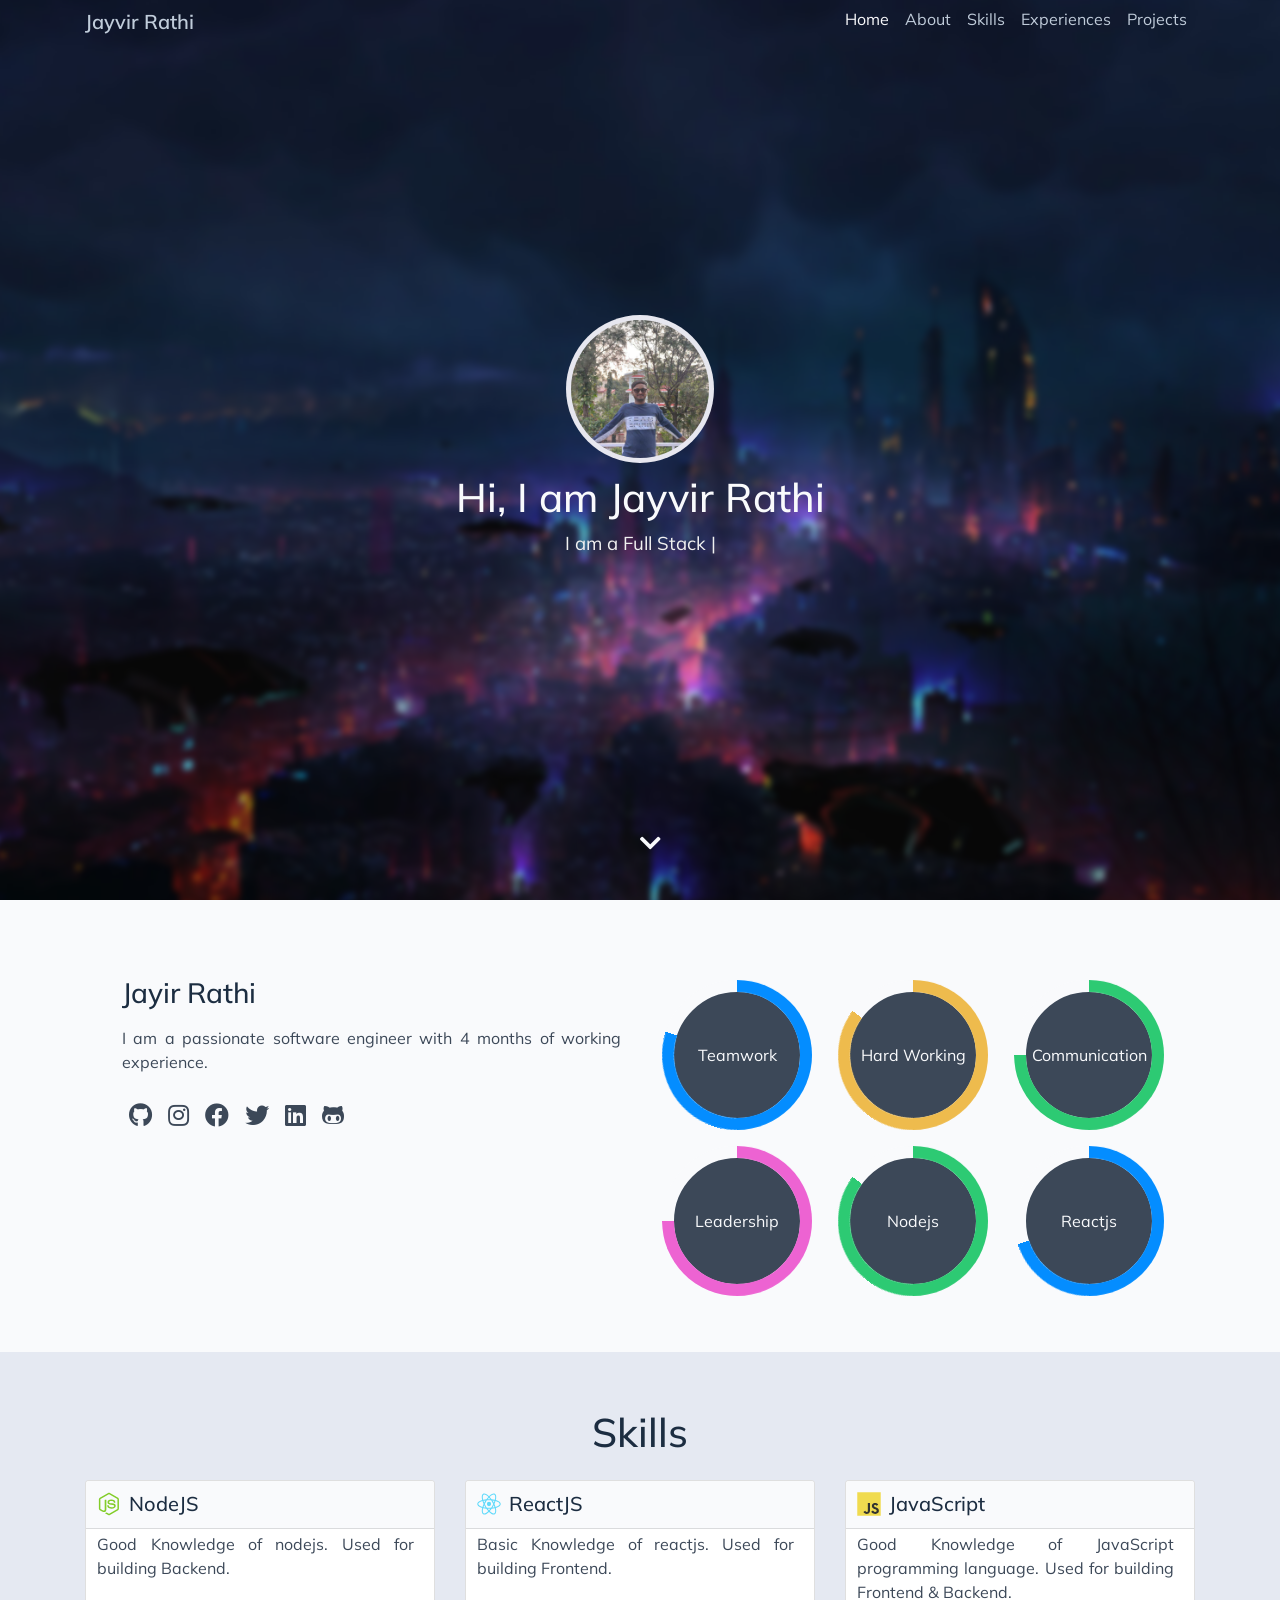
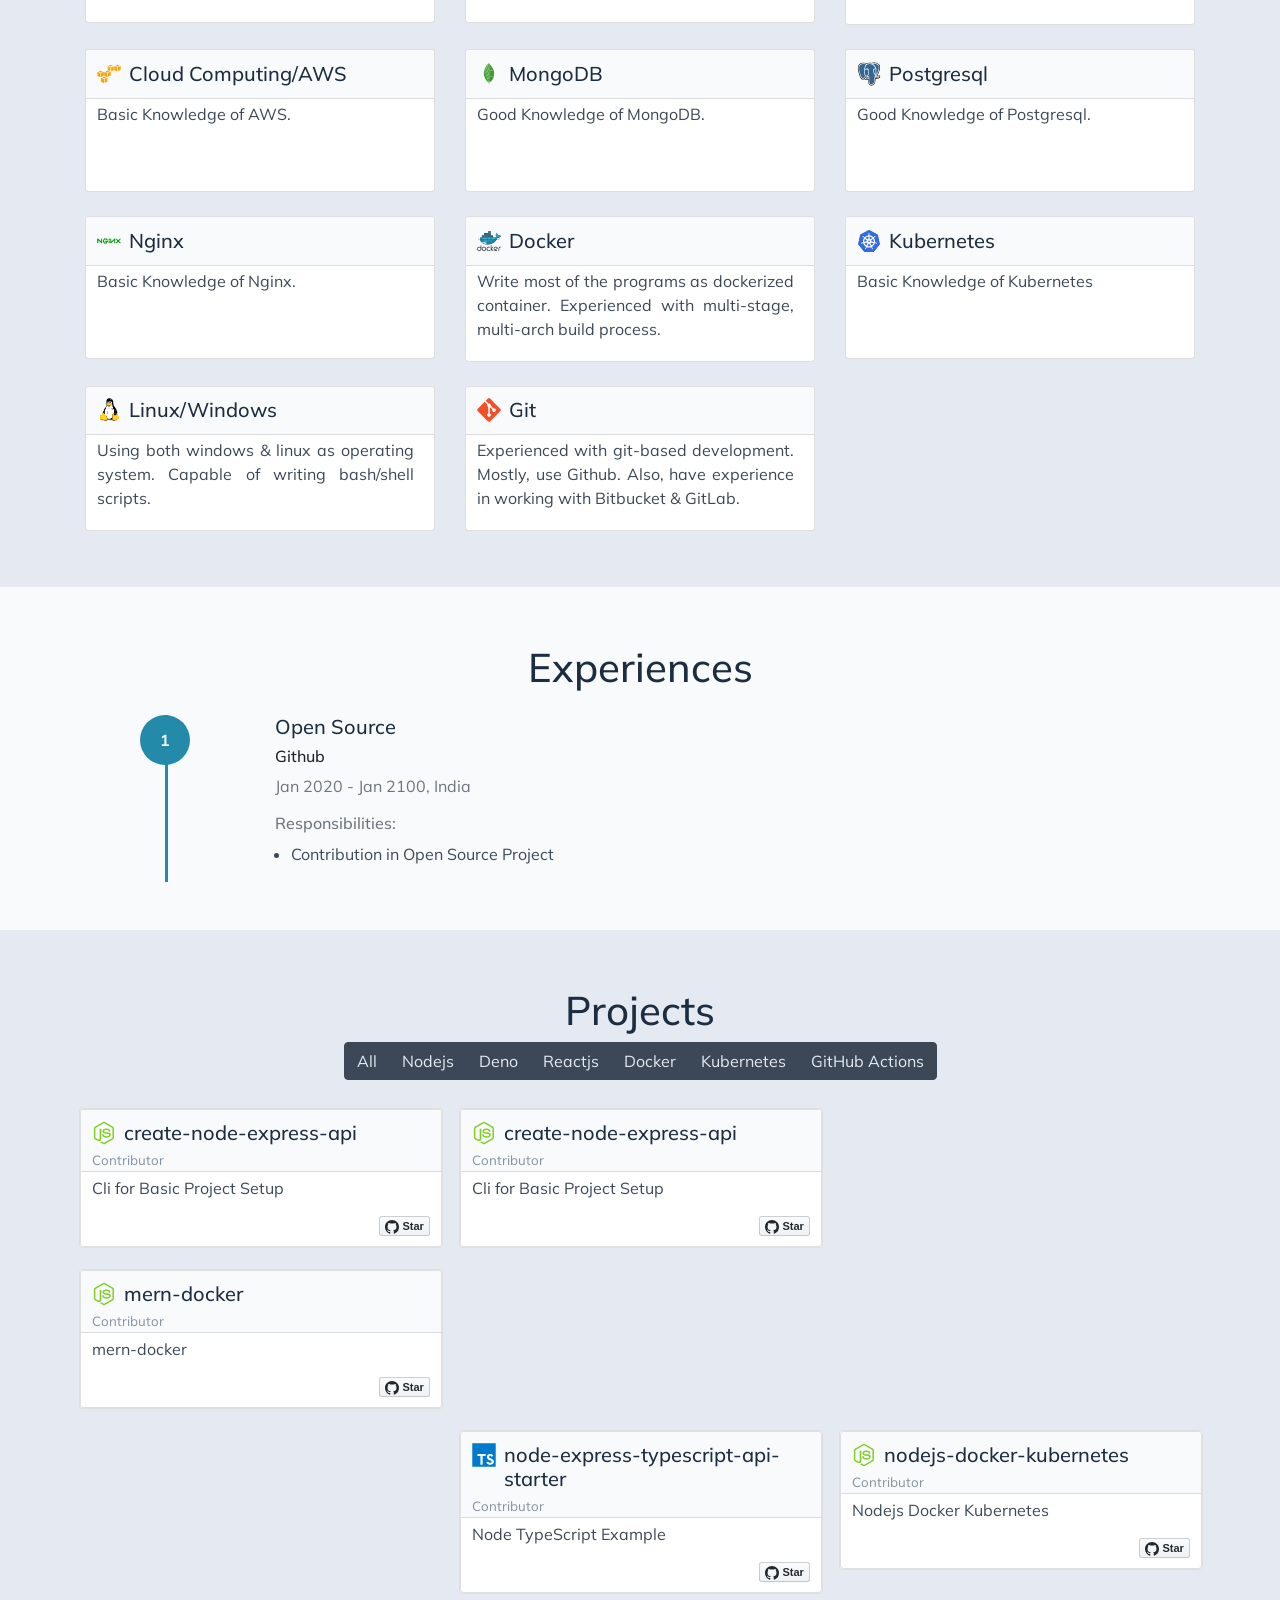
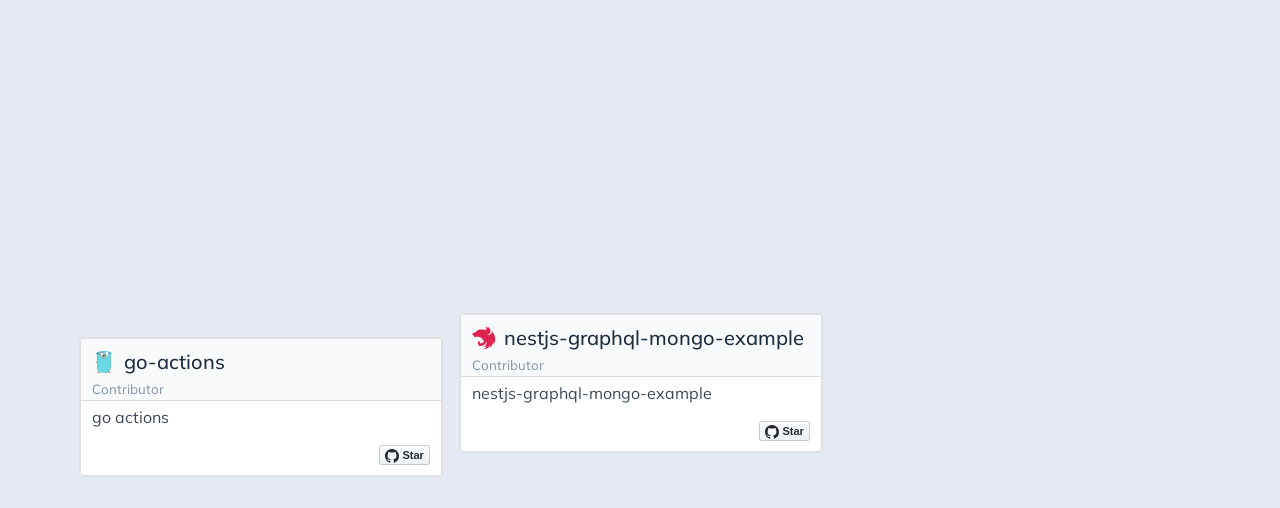
==== commit 7b1a727a: "deploy: 333110f949ddf23852bb7124da374e7fa0104c59" ====
--- a/index.html
+++ b/index.html
@@ -1,9 +1,8 @@
 <!doctype html><html lang=en><head><meta name=generator content="Hugo 0.74.2"><title>Jayvir Rathi</title><meta name=description content><meta charset=utf-8><meta name=viewport content="width=device-width,initial-scale=1"><meta http-equiv=x-ua-compatible content="ie=edge"><link rel=stylesheet href=/assets/css/bootstrap.min.css><link rel=stylesheet href=/assets/css/layouts/main.css><link rel=stylesheet href=/assets/css/style.css><link rel=stylesheet href=/assets/css/navigators/navbar.css><link href="https://fonts.googleapis.com/css2?family=Muli:wght@300;400;500;600" rel=stylesheet><link rel=stylesheet href=https://cdnjs.cloudflare.com/ajax/libs/font-awesome/5.11.2/css/all.min.css><link rel=icon type=image/png href=/images/background.jpg><link rel=stylesheet href=/assets/css/style.css><link rel=stylesheet href=/assets/css/sections/home.css><link rel=stylesheet href=/assets/css/sections/about.css><link rel=stylesheet href=/assets/css/sections/skills.css><link rel=stylesheet href=/assets/css/sections/experiences.css><link rel=stylesheet href=/assets/css/sections/projects.css><link rel=stylesheet href=/assets/css/sections/recent-posts.css><link rel=stylesheet href=/assets/css/sections/achievements.css></head><body data-spy=scroll data-target=#top-navbar data-offset=100><nav class="navbar navbar-expand-xl top-navbar initial-navbar" id=top-navbar><div class=container><a class=navbar-brand href=https://jayvirrathi.github.io>Jayvir Rathi</a>
 <button class="navbar-toggler navbar-dark" id=navbar-toggler type=button data-toggle=collapse data-target=#top-nav-items>
 <span class=navbar-toggler-icon></span></button><div class="collapse navbar-collapse" id=top-nav-items><ul class="navbar-nav ml-auto"><li class=nav-item><a class=nav-link href=#home>Home</a></li><li class=nav-item><a class=nav-link href=#about>About</a></li><li class=nav-item><a class=nav-link href=#skills>Skills</a></li><li class=nav-item><a class=nav-link href=#experiences>Experiences</a></li><li class=nav-item><a class=nav-link href=#projects>Projects</a></li></ul></div></div><img src=images/background.jpg class=d-none id=main-logo>
-<img src=images/background.jpg class=d-none id=inverted-logo></nav><div class="container-fluid home" id=home><div class="background container-fluid" style=background-image:url(https://jayvirrathi.github.io/images/background.jpg)></div><div class="container content text-center"><img src=/images/profile-image.jpg class="rounded-circle mx-auto d-block img-fluid"><h1 class=greeting>Hi, I am Jayvir Rathi</h1><div class=typing-carousel><span id=ityped class=ityped></span><span class=ityped-cursor></span></div><ul id=typing-carousel-data><li>I am a Full Stack JS Developer</li><li>I am a passionate and self-motivated Software Engineer</li><li>Always willing to learn new stuff</li><li>My working principle is learning by doing</li><li>Building some real stuff through code</li></ul><a href=#about><i class="arrow bounce fa fa-chevron-down"></i></a></div></div><div class="container-fluid section-holder d-flex bg-white"><div class="container anchor p-lg-5 about-section" id=about><div class="row pt-sm-2 pt-md-4 align-self-center"><div class=col-sm-6><h3 class=p-1>Jayir Rathi</h3><p class="p-1 text-justify">I am a passionate software engineer with 4 months of working experience.</p><div class="text-container ml-auto"><ul class="social-link d-flex"><li><a href=https://www.github.com/Jayvirrathi target=/><i class="fab fa-github"></i></a></li><li><a href=https://www.instagram.com/Jayvirrathi target=/><i class="fab fa-instagram"></i></a></li><li><a href=https://www.facebook.com/Jayvirrathi target=/><i class="fab fa-facebook"></i></a></li><li><a href=https://twitter.com/Jayvirrathi target=/><i class="fab fa-twitter"></i></a></li><li><a href=https://linkedin.com/in/Jayvirrathi target=/><i class="fab fa-linkedin"></i></a></li><li><a href=https://github.com/sponsors/Jayvirrathi target=/><i class="fab fa-github-alt"></i></a></li></ul></div></div><div class="col-sm-6 pt-5 pl-md-4 pl-sm-3 pt-sm-0"><div class=row><div class="col-6 col-lg-4 p-2"><div class="circular-progress blue"><span class=circular-progress-left><span class="circular-progress-bar circular-progress-percentage-80"></span></span><span class=circular-progress-right><span class=circular-progress-bar></span></span><div class=circular-progress-value>Teamwork</div></div></div><div class="col-6 col-lg-4 p-2"><div class="circular-progress yellow"><span class=circular-progress-left><span class="circular-progress-bar circular-progress-percentage-85"></span></span><span class=circular-progress-right><span class=circular-progress-bar></span></span><div class=circular-progress-value>Hard Working</div></div></div><div class="col-6 col-lg-4 p-2"><div class="circular-progress green"><span class=circular-progress-left><span class="circular-progress-bar circular-progress-percentage-75"></span></span><span class=circular-progress-right><span class=circular-progress-bar></span></span><div class=circular-progress-value>Communication</div></div></div><div class="col-6 col-lg-4 p-2"><div class="circular-progress pink"><span class=circular-progress-left><span class="circular-progress-bar circular-progress-percentage-75"></span></span><span class=circular-progress-right><span class=circular-progress-bar></span></span><div class=circular-progress-value>Leadership</div></div></div><div class="col-6 col-lg-4 p-2"><div class="circular-progress green"><span class=circular-progress-left><span class="circular-progress-bar circular-progress-percentage-85"></span></span><span class=circular-progress-right><span class=circular-progress-bar></span></span><div class=circular-progress-value>Nodejs</div></div></div><div class="col-6 col-lg-4 p-2"><div class="circular-progress blue"><span class=circular-progress-left><span class="circular-progress-bar circular-progress-percentage-70"></span></span><span class=circular-progress-right><span class=circular-progress-bar></span></span><div class=circular-progress-value>Reactjs</div></div></div></div></div></div></div></div><div class="container-fluid section-holder d-flex bg-dimmed"><div class="container-fluid anchor pb-5 skills-section" id=skills><h1 class=text-center>Skills</h1><div class="container d-flex-block"><div class=row id=primary-skills><div class="col-xs-12 col-sm-6 col-lg-4 pt-2"><a class=skill-card-link href=#><div class=card><div class="card-head d-flex"><img class=card-img-xs src=/images/skills/nodejs.svg alt=NodeJS><h5 class=card-title>NodeJS</h5></div><div class=card-body><p class=card-text>Good Knowledge of nodejs. Used for building Backend.</p></div></div></a></div><div class="col-xs-12 col-sm-6 col-lg-4 pt-2"><a class=skill-card-link href=#><div class=card><div class="card-head d-flex"><img class=card-img-xs src=/images/skills/react.svg alt=ReactJS><h5 class=card-title>ReactJS</h5></div><div class=card-body><p class=card-text>Basic Knowledge of reactjs. Used for building Frontend.</p></div></div></a></div><div class="col-xs-12 col-sm-6 col-lg-4 pt-2"><a class=skill-card-link href=#><div class=card><div class="card-head d-flex"><img class=card-img-xs src=/images/skills/js.svg alt=JavaScript><h5 class=card-title>JavaScript</h5></div><div class=card-body><p class=card-text>Good Knowledge of JavaScript programming language. Used for building Frontend & Backend.</p></div></div></a></div><div class="col-xs-12 col-sm-6 col-lg-4 pt-2"><a class=skill-card-link href=#><div class=card><div class="card-head d-flex"><img class=card-img-xs src=/images/skills/aws.svg alt="Cloud Computing/AWS"><h5 class=card-title>Cloud Computing/AWS</h5></div><div class=card-body><p class=card-text>Basic Knowledge of AWS.</p></div></div></a></div><div class="col-xs-12 col-sm-6 col-lg-4 pt-2"><a class=skill-card-link href=#><div class=card><div class="card-head d-flex"><img class=card-img-xs src=/images/skills/mongodb.svg alt=MongoDB><h5 class=card-title>MongoDB</h5></div><div class=card-body><p class=card-text>Good Knowledge of MongoDB.</p></div></div></a></div><div class="col-xs-12 col-sm-6 col-lg-4 pt-2"><a class=skill-card-link href=#><div class=card><div class="card-head d-flex"><img class=card-img-xs src=/images/skills/postgresql.svg alt=Postgresql><h5 class=card-title>Postgresql</h5></div><div class=card-body><p class=card-text>Good Knowledge of Postgresql.</p></div></div></a></div><div class="col-xs-12 col-sm-6 col-lg-4 pt-2"><a class=skill-card-link href=#><div class=card><div class="card-head d-flex"><img class=card-img-xs src=/images/skills/nginx.svg alt=Nginx><h5 class=card-title>Nginx</h5></div><div class=card-body><p class=card-text>Basic Knowledge of Nginx.</p></div></div></a></div><div class="col-xs-12 col-sm-6 col-lg-4 pt-2"><a class=skill-card-link href=https://www.docker.com/><div class=card><div class="card-head d-flex"><img class=card-img-xs src=/images/skills/docker.svg alt=Docker><h5 class=card-title>Docker</h5></div><div class=card-body><p class=card-text>Write most of the programs as dockerized container. Experienced with multi-stage, multi-arch build process.</p></div></div></a></div><div class="col-xs-12 col-sm-6 col-lg-4 pt-2"><a class=skill-card-link href=#><div class=card><div class="card-head d-flex"><img class=card-img-xs src=/images/skills/kubernetes.svg alt=Kubernetes><h5 class=card-title>Kubernetes</h5></div><div class=card-body><p class=card-text>Basic Knowledge of Kubernetes</p></div></div></a></div><div class="col-xs-12 col-sm-6 col-lg-4 pt-2"><a class=skill-card-link href=#><div class=card><div class="card-head d-flex"><img class=card-img-xs src=/images/skills/linux.svg alt=Linux/Windows><h5 class=card-title>Linux/Windows</h5></div><div class=card-body><p class=card-text>Using both windows & linux as operating system. Capable of writing bash/shell scripts.</p></div></div></a></div><div class="col-xs-12 col-sm-6 col-lg-4 pt-2"><a class=skill-card-link href=https://git-scm.com/><div class=card><div class="card-head d-flex"><img class=card-img-xs src=/images/skills/git.svg alt=Git><h5 class=card-title>Git</h5></div><div class=card-body><p class=card-text>Experienced with git-based development. Mostly, use Github. Also, have experience in working with Bitbucket & GitLab.</p></div></div></a></div></div></div></div></div><div class="container-fluid section-holder d-flex bg-white"><div class="container-fluid anchor pb-5 experiences-section" id=experiences><h1 class=text-center>Experiences</h1><div class="container timeline text-justify"><div class="row align-items-center d-flex"><div class="col-1 col-lg-2 text-center vertical-line d-inline-flex justify-content-center"><div class="circle font-weight-bold">1</div></div><div class="col-10 col-lg-8"><div class=experience-entry-heading><h5>Software Engineer</h5><h6>Innovify</h6><p class=text-muted>Jul 2020 - Oct 2020,
-Ahmedabad</p></div><p></p><h6 class=text-muted>Responsibilities:</h6><ul class=justify-content-around><li>Restful APIs using Nodejs Framework.</li><li>Reviewing and debugging the existing code.</li><li>Unit and integration testing of APIs with Code Coverage.</li><li>Enhancing JavaScript skills by designing and developing API.</li></ul></div></div><div class="row horizontal-line"><div class="col-1 col-lg-2 timeline-side-div"><div class=corner></div></div><div class="col-10 col-lg-8"><hr></div><div class="col-1 col-lg-2 timeline-side-div"><div class=corner></div></div></div><div class="row align-items-center justify-content-end d-flex"><div class="col-10 col-lg-8"><div class=experience-entry-heading><h5>Intern Software Engineer</h5><h6>Innovify</h6><p class=text-muted>Jan 2020 - Jun 2020,
-Ahmedabad</p></div><p></p><h6 class=text-muted>Responsibilities:</h6><ul class=justify-content-around><li>Worked on Restful APIs using Nodejs Framework in live project.</li><li>Design Frontend using ReactJS in live project.</li><li>Reviewing and debugging the existing code.</li><li>Unit and integration testing of APIs with Code Coverage using Sonar.</li><li>Communicating with the design team and understanding the requirements.</li></ul></div><div class="col-1 col-lg-2 text-center vertical-line d-inline-flex justify-content-center"><div class="circle font-weight-bold">2</div></div></div></div></div></div><div class="container-fluid section-holder d-flex bg-dimmed"><div class="container-fluid anchor pb-5 projects-section" id=Projects><h1 class=text-center>Projects</h1><div class="container ml-auto text-center"><div class="btn-group flex-wrap" role=group id=project-filter-buttons><button type=button class="btn btn-dark" data-filter=all>
+<img src=images/background.jpg class=d-none id=inverted-logo></nav><div class="container-fluid home" id=home><div class="background container-fluid" style=background-image:url(https://jayvirrathi.github.io/images/background.jpg)></div><div class="container content text-center"><img src=/images/profile-image.jpg class="rounded-circle mx-auto d-block img-fluid"><h1 class=greeting>Hi, I am Jayvir Rathi</h1><div class=typing-carousel><span id=ityped class=ityped></span><span class=ityped-cursor></span></div><ul id=typing-carousel-data><li>I am a Full Stack JS Developer</li><li>I am a passionate and self-motivated Software Engineer</li><li>Always willing to learn new stuff</li><li>My working principle is learning by doing</li><li>Building some real stuff through code</li></ul><a href=#about><i class="arrow bounce fa fa-chevron-down"></i></a></div></div><div class="container-fluid section-holder d-flex bg-white"><div class="container anchor p-lg-5 about-section" id=about><div class="row pt-sm-2 pt-md-4 align-self-center"><div class=col-sm-6><h3 class=p-1>Jayir Rathi</h3><p class="p-1 text-justify">I am a passionate software engineer with 4 months of working experience.</p><div class="text-container ml-auto"><ul class="social-link d-flex"><li><a href=https://www.github.com/Jayvirrathi target=/><i class="fab fa-github"></i></a></li><li><a href=https://www.instagram.com/Jayvirrathi target=/><i class="fab fa-instagram"></i></a></li><li><a href=https://www.facebook.com/Jayvirrathi target=/><i class="fab fa-facebook"></i></a></li><li><a href=https://twitter.com/Jayvirrathi target=/><i class="fab fa-twitter"></i></a></li><li><a href=https://linkedin.com/in/Jayvirrathi target=/><i class="fab fa-linkedin"></i></a></li><li><a href=https://github.com/sponsors/Jayvirrathi target=/><i class="fab fa-github-alt"></i></a></li></ul></div></div><div class="col-sm-6 pt-5 pl-md-4 pl-sm-3 pt-sm-0"><div class=row><div class="col-6 col-lg-4 p-2"><div class="circular-progress blue"><span class=circular-progress-left><span class="circular-progress-bar circular-progress-percentage-80"></span></span><span class=circular-progress-right><span class=circular-progress-bar></span></span><div class=circular-progress-value>Teamwork</div></div></div><div class="col-6 col-lg-4 p-2"><div class="circular-progress yellow"><span class=circular-progress-left><span class="circular-progress-bar circular-progress-percentage-85"></span></span><span class=circular-progress-right><span class=circular-progress-bar></span></span><div class=circular-progress-value>Hard Working</div></div></div><div class="col-6 col-lg-4 p-2"><div class="circular-progress green"><span class=circular-progress-left><span class="circular-progress-bar circular-progress-percentage-75"></span></span><span class=circular-progress-right><span class=circular-progress-bar></span></span><div class=circular-progress-value>Communication</div></div></div><div class="col-6 col-lg-4 p-2"><div class="circular-progress pink"><span class=circular-progress-left><span class="circular-progress-bar circular-progress-percentage-75"></span></span><span class=circular-progress-right><span class=circular-progress-bar></span></span><div class=circular-progress-value>Leadership</div></div></div><div class="col-6 col-lg-4 p-2"><div class="circular-progress green"><span class=circular-progress-left><span class="circular-progress-bar circular-progress-percentage-85"></span></span><span class=circular-progress-right><span class=circular-progress-bar></span></span><div class=circular-progress-value>Nodejs</div></div></div><div class="col-6 col-lg-4 p-2"><div class="circular-progress blue"><span class=circular-progress-left><span class="circular-progress-bar circular-progress-percentage-70"></span></span><span class=circular-progress-right><span class=circular-progress-bar></span></span><div class=circular-progress-value>Reactjs</div></div></div></div></div></div></div></div><div class="container-fluid section-holder d-flex bg-dimmed"><div class="container-fluid anchor pb-5 skills-section" id=skills><h1 class=text-center>Skills</h1><div class="container d-flex-block"><div class=row id=primary-skills><div class="col-xs-12 col-sm-6 col-lg-4 pt-2"><a class=skill-card-link href=#><div class=card><div class="card-head d-flex"><img class=card-img-xs src=/images/skills/nodejs.svg alt=NodeJS><h5 class=card-title>NodeJS</h5></div><div class=card-body><p class=card-text>Good Knowledge of nodejs. Used for building Backend.</p></div></div></a></div><div class="col-xs-12 col-sm-6 col-lg-4 pt-2"><a class=skill-card-link href=#><div class=card><div class="card-head d-flex"><img class=card-img-xs src=/images/skills/react.svg alt=ReactJS><h5 class=card-title>ReactJS</h5></div><div class=card-body><p class=card-text>Basic Knowledge of reactjs. Used for building Frontend.</p></div></div></a></div><div class="col-xs-12 col-sm-6 col-lg-4 pt-2"><a class=skill-card-link href=#><div class=card><div class="card-head d-flex"><img class=card-img-xs src=/images/skills/js.svg alt=JavaScript><h5 class=card-title>JavaScript</h5></div><div class=card-body><p class=card-text>Good Knowledge of JavaScript programming language. Used for building Frontend & Backend.</p></div></div></a></div><div class="col-xs-12 col-sm-6 col-lg-4 pt-2"><a class=skill-card-link href=#><div class=card><div class="card-head d-flex"><img class=card-img-xs src=/images/skills/aws.svg alt="Cloud Computing/AWS"><h5 class=card-title>Cloud Computing/AWS</h5></div><div class=card-body><p class=card-text>Basic Knowledge of AWS.</p></div></div></a></div><div class="col-xs-12 col-sm-6 col-lg-4 pt-2"><a class=skill-card-link href=#><div class=card><div class="card-head d-flex"><img class=card-img-xs src=/images/skills/mongodb.svg alt=MongoDB><h5 class=card-title>MongoDB</h5></div><div class=card-body><p class=card-text>Good Knowledge of MongoDB.</p></div></div></a></div><div class="col-xs-12 col-sm-6 col-lg-4 pt-2"><a class=skill-card-link href=#><div class=card><div class="card-head d-flex"><img class=card-img-xs src=/images/skills/postgresql.svg alt=Postgresql><h5 class=card-title>Postgresql</h5></div><div class=card-body><p class=card-text>Good Knowledge of Postgresql.</p></div></div></a></div><div class="col-xs-12 col-sm-6 col-lg-4 pt-2"><a class=skill-card-link href=#><div class=card><div class="card-head d-flex"><img class=card-img-xs src=/images/skills/nginx.svg alt=Nginx><h5 class=card-title>Nginx</h5></div><div class=card-body><p class=card-text>Basic Knowledge of Nginx.</p></div></div></a></div><div class="col-xs-12 col-sm-6 col-lg-4 pt-2"><a class=skill-card-link href=https://www.docker.com/><div class=card><div class="card-head d-flex"><img class=card-img-xs src=/images/skills/docker.svg alt=Docker><h5 class=card-title>Docker</h5></div><div class=card-body><p class=card-text>Write most of the programs as dockerized container. Experienced with multi-stage, multi-arch build process.</p></div></div></a></div><div class="col-xs-12 col-sm-6 col-lg-4 pt-2"><a class=skill-card-link href=#><div class=card><div class="card-head d-flex"><img class=card-img-xs src=/images/skills/kubernetes.svg alt=Kubernetes><h5 class=card-title>Kubernetes</h5></div><div class=card-body><p class=card-text>Basic Knowledge of Kubernetes</p></div></div></a></div><div class="col-xs-12 col-sm-6 col-lg-4 pt-2"><a class=skill-card-link href=#><div class=card><div class="card-head d-flex"><img class=card-img-xs src=/images/skills/linux.svg alt=Linux/Windows><h5 class=card-title>Linux/Windows</h5></div><div class=card-body><p class=card-text>Using both windows & linux as operating system. Capable of writing bash/shell scripts.</p></div></div></a></div><div class="col-xs-12 col-sm-6 col-lg-4 pt-2"><a class=skill-card-link href=https://git-scm.com/><div class=card><div class="card-head d-flex"><img class=card-img-xs src=/images/skills/git.svg alt=Git><h5 class=card-title>Git</h5></div><div class=card-body><p class=card-text>Experienced with git-based development. Mostly, use Github. Also, have experience in working with Bitbucket & GitLab.</p></div></div></a></div></div></div></div></div><div class="container-fluid section-holder d-flex bg-white"><div class="container-fluid anchor pb-5 experiences-section" id=experiences><h1 class=text-center>Experiences</h1><div class="container timeline text-justify"><div class="row align-items-center d-flex"><div class="col-1 col-lg-2 text-center vertical-line d-inline-flex justify-content-center"><div class="circle font-weight-bold">1</div></div><div class="col-10 col-lg-8"><div class=experience-entry-heading><h5>Open Source</h5><h6>Github</h6><p class=text-muted>Jan 2020 - Jan 2100,
+India</p></div><p></p><h6 class=text-muted>Responsibilities:</h6><ul class=justify-content-around><li>Contribution in Open Source Project</li></ul></div></div></div></div></div><div class="container-fluid section-holder d-flex bg-dimmed"><div class="container-fluid anchor pb-5 projects-section" id=Projects><h1 class=text-center>Projects</h1><div class="container ml-auto text-center"><div class="btn-group flex-wrap" role=group id=project-filter-buttons><button type=button class="btn btn-dark" data-filter=all>
 All</button>
 <button type=button class="btn btn-dark" data-filter=nodejs>
 Nodejs</button>
@@ -34,4 +33,4 @@
 <span></span></div></div></a><div class="card-body text-justify pt-1 pb-1"><p>flask docker</p><span class=float-right><a class=github-button-inactive href=https://github.com/Jayvirrathi/flask-docker data-icon=octicon-standard data-show-count=true aria-label="Star flask-docker">Star</a></span></div></div></div></div><div class="col-sm-12 col-md-6 col-lg-4 p-2 filtr-item" data-category="all, go,github-actions"><div class="card mt-1"><div class=card><a class=card-header href=https://github.com/Jayvirrathi/go-actions><div><div class=d-flex><img class=card-img-xs src=/images/skills/go.svg alt=go-actions><h5 class="card-title mb-0">go-actions</h5></div><div class=sub-title><span>Contributor</span>
 <span></span></div></div></a><div class="card-body text-justify pt-1 pb-1"><p>go actions</p><span class=float-right><a class=github-button-inactive href=https://github.com/Jayvirrathi/go-actions data-icon=octicon-standard data-show-count=true aria-label="Star go-actions">Star</a></span></div></div></div></div><div class="col-sm-12 col-md-6 col-lg-4 p-2 filtr-item" data-category="all, nestjs,graphql,nodejs"><div class="card mt-1"><div class=card><a class=card-header href=https://github.com/Jayvirrathi/nestjs-graphql-mongo-example><div><div class=d-flex><img class=card-img-xs src=/images/skills/nestjs.svg alt=nestjs-graphql-mongo-example><h5 class="card-title mb-0">nestjs-graphql-mongo-example</h5></div><div class=sub-title><span>Contributor</span>
 <span></span></div></div></a><div class="card-body text-justify pt-1 pb-1"><p>nestjs-graphql-mongo-example</p><span class=float-right><a class=github-button-inactive href=https://github.com/Jayvirrathi/nestjs-graphql-mongo-example data-icon=octicon-standard data-show-count=true aria-label="Star nestjs-graphql-mongo-example">Star</a></span></div></div></div></div><div class="col-sm-12 col-md-6 col-lg-4 p-2 filtr-item" data-category="all, nestjs,graphql,nodejs"><div class="card mt-1"><div class=card><a class=card-header href=https://github.com/Jayvirrathi/nestjs-task><div><div class=d-flex><img class=card-img-xs src=/images/skills/nestjs.svg alt=nestjs-task><h5 class="card-title mb-0">nestjs-task</h5></div><div class=sub-title><span>Contributor</span>
-<span></span></div></div></a><div class="card-body text-justify pt-1 pb-1"><p>nestjs-task</p><span class=float-right><a class=github-button-inactive href=https://github.com/Jayvirrathi/nestjs-task data-icon=octicon-standard data-show-count=true aria-label="Star nestjs-task">Star</a></span></div></div></div></div></div></div></div></div><footer class="container-fluid text-center align-content-center pb-2"><div class="container pt-2 pb-2"><div class="row text-left"><div class="col-md-12 text-center">Jayvir Rathi © 2020</div></div></div></footer><script src=/assets/js/jquery-3.4.1.min.js></script><script src=/assets/js/popper.min.js></script><script src=/assets/js/bootstrap.min.js></script><script src=/assets/js/navbar.js></script><script src=/assets/js/main.js></script><script src=/assets/js/itype.min.js></script><script src=/assets/js/github-button.js></script><script src=/assets/js/home.js></script><script src=/assets/js/jquery.filterizr.min.js></script></body></html>+<span></span></div></div></a><div class="card-body text-justify pt-1 pb-1"><p>nestjs-task</p><span class=float-right><a class=github-button-inactive href=https://github.com/Jayvirrathi/nestjs-task data-icon=octicon-standard data-show-count=true aria-label="Star nestjs-task">Star</a></span></div></div></div></div></div></div></div></div><footer class="container-fluid text-center align-content-center pb-2"><div class="container pt-2 pb-2"><div class="row text-left"><div class="col-md-12 text-center">Jayvir Rathi © 2021</div></div></div></footer><script src=/assets/js/jquery-3.4.1.min.js></script><script src=/assets/js/popper.min.js></script><script src=/assets/js/bootstrap.min.js></script><script src=/assets/js/navbar.js></script><script src=/assets/js/main.js></script><script src=/assets/js/itype.min.js></script><script src=/assets/js/github-button.js></script><script src=/assets/js/home.js></script><script src=/assets/js/jquery.filterizr.min.js></script></body></html>
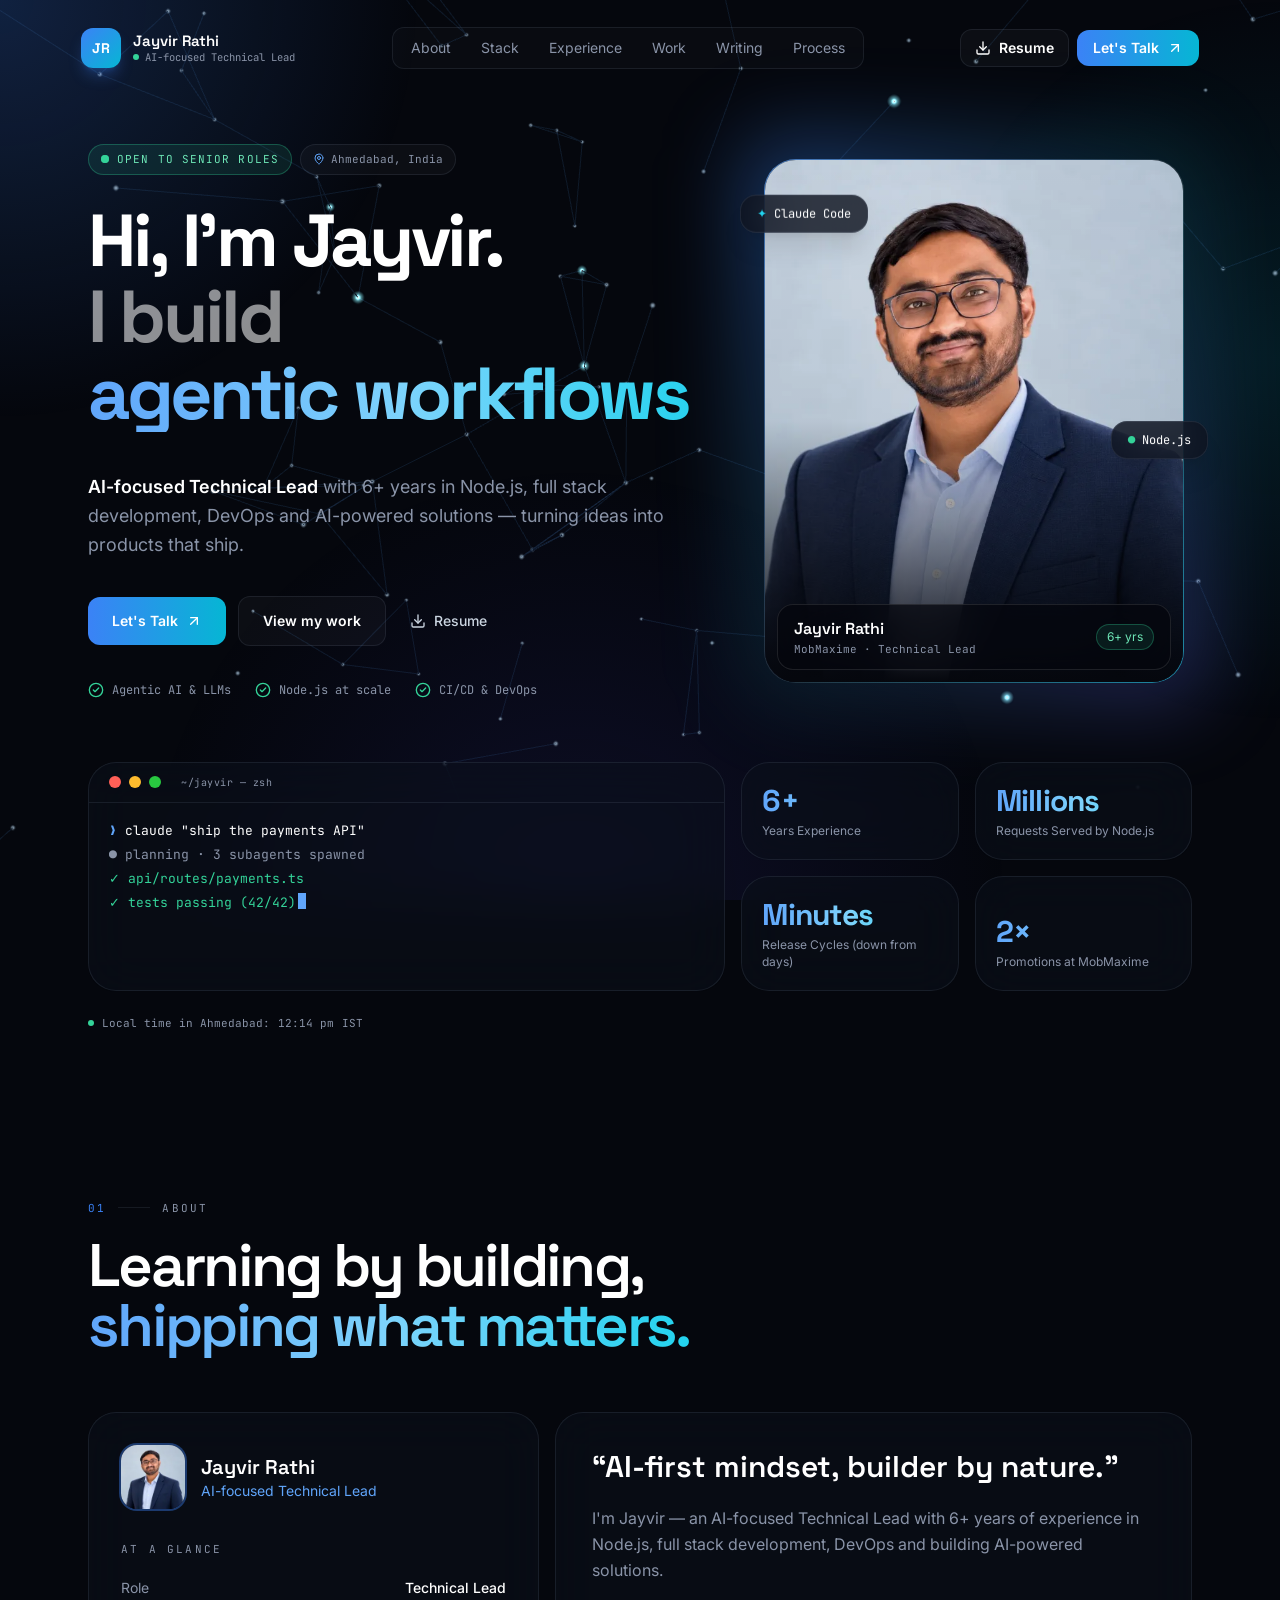
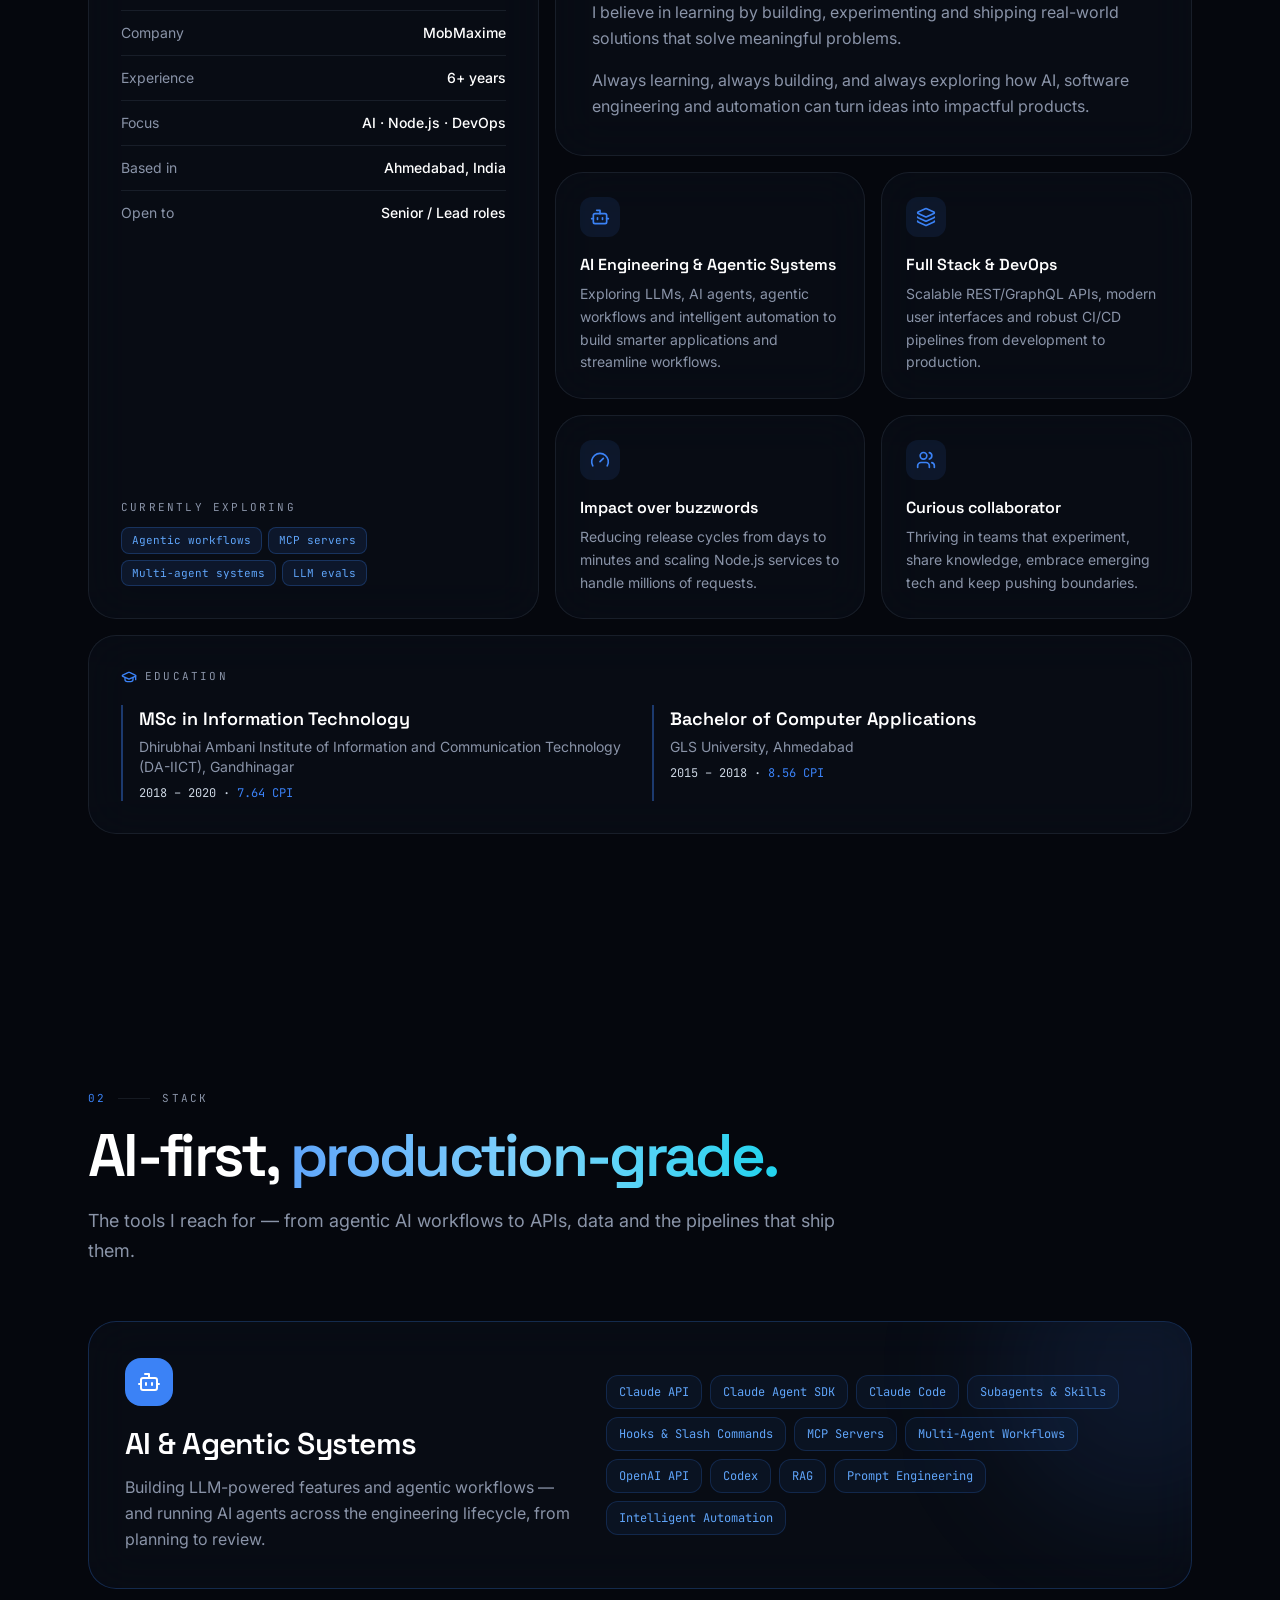
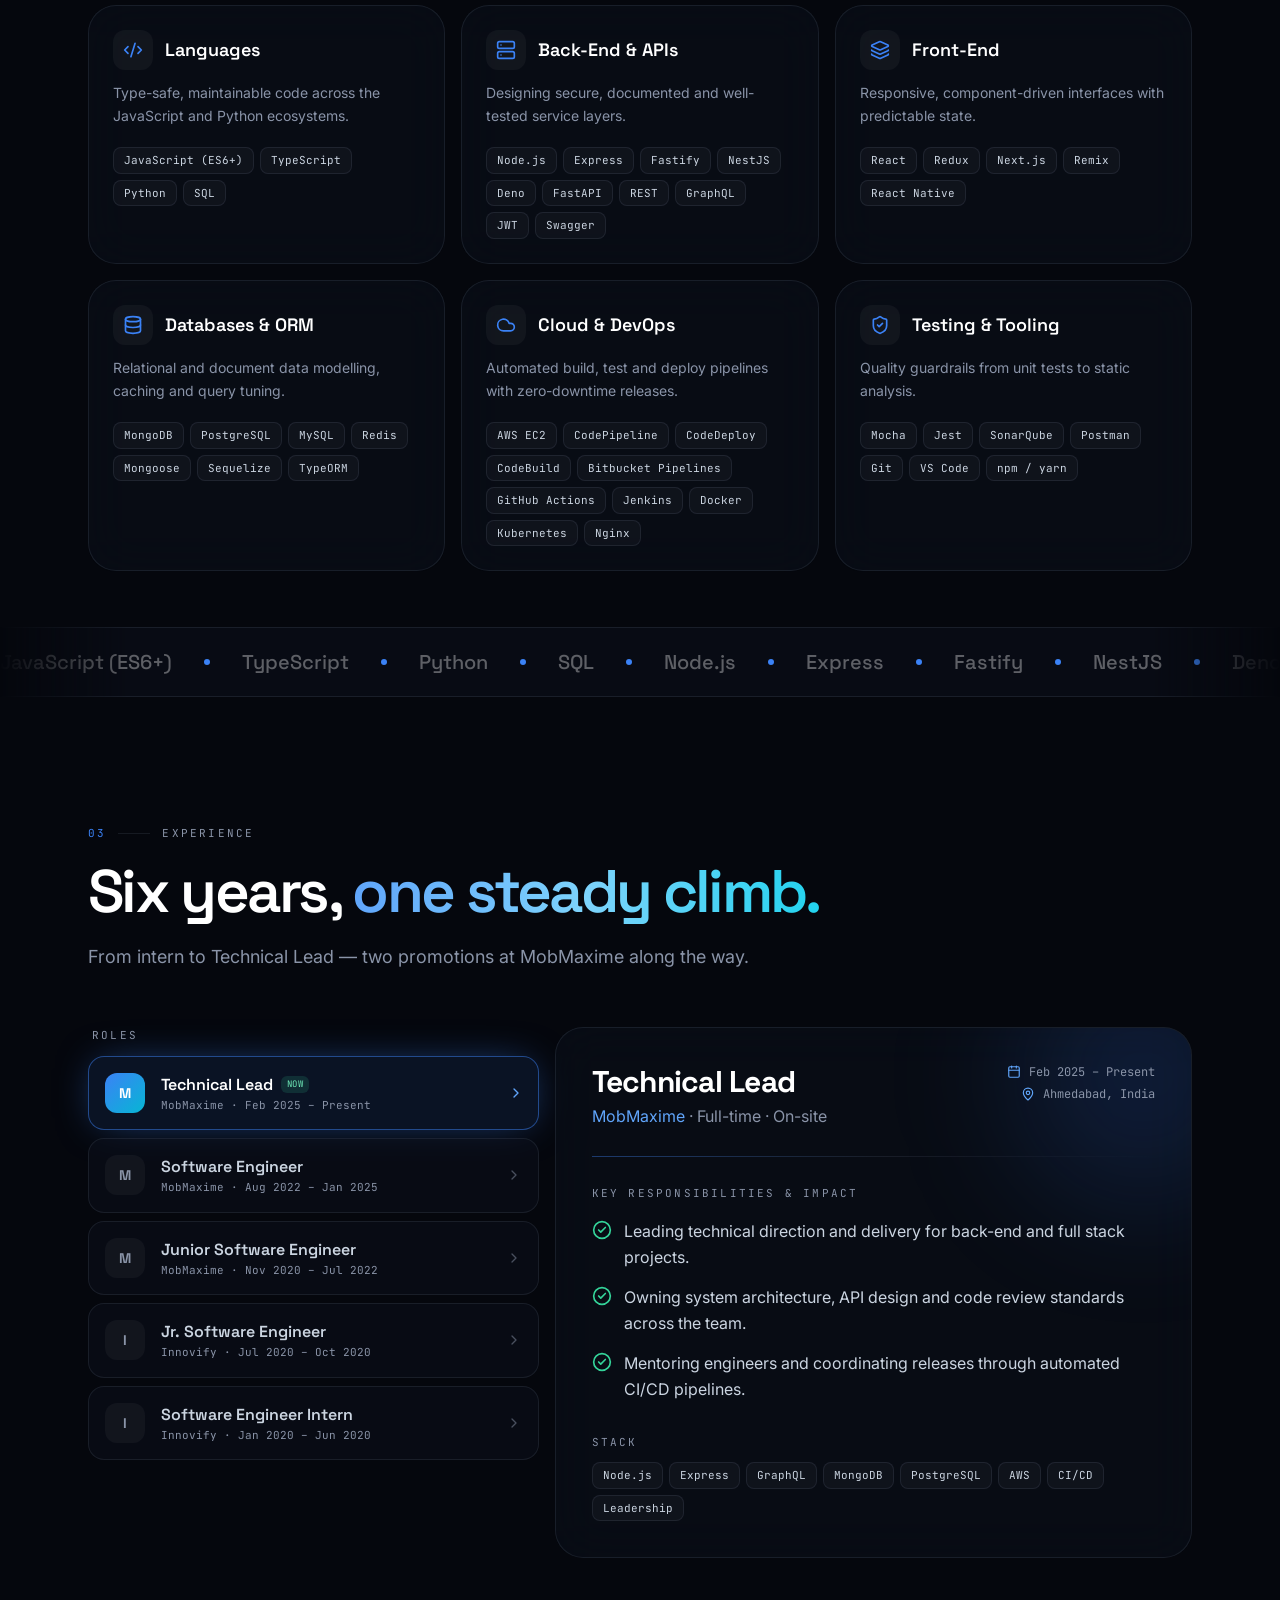
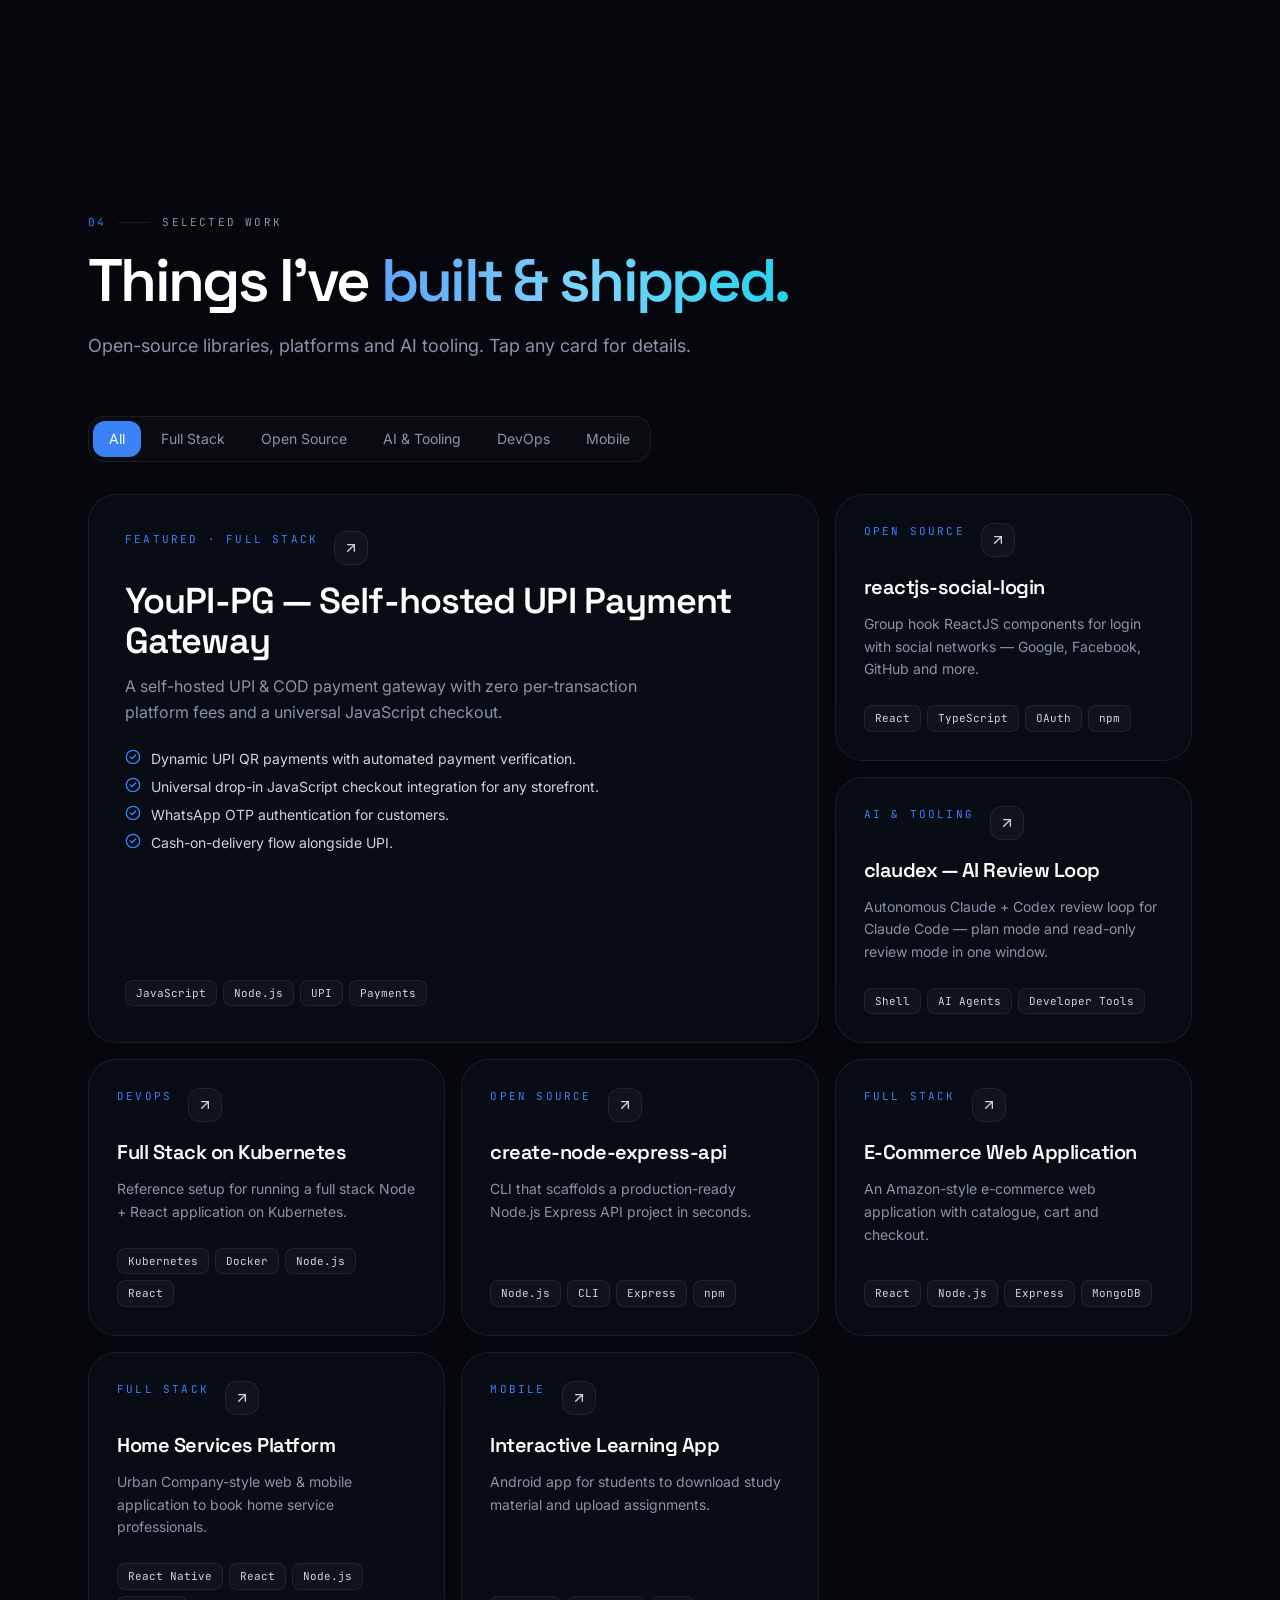
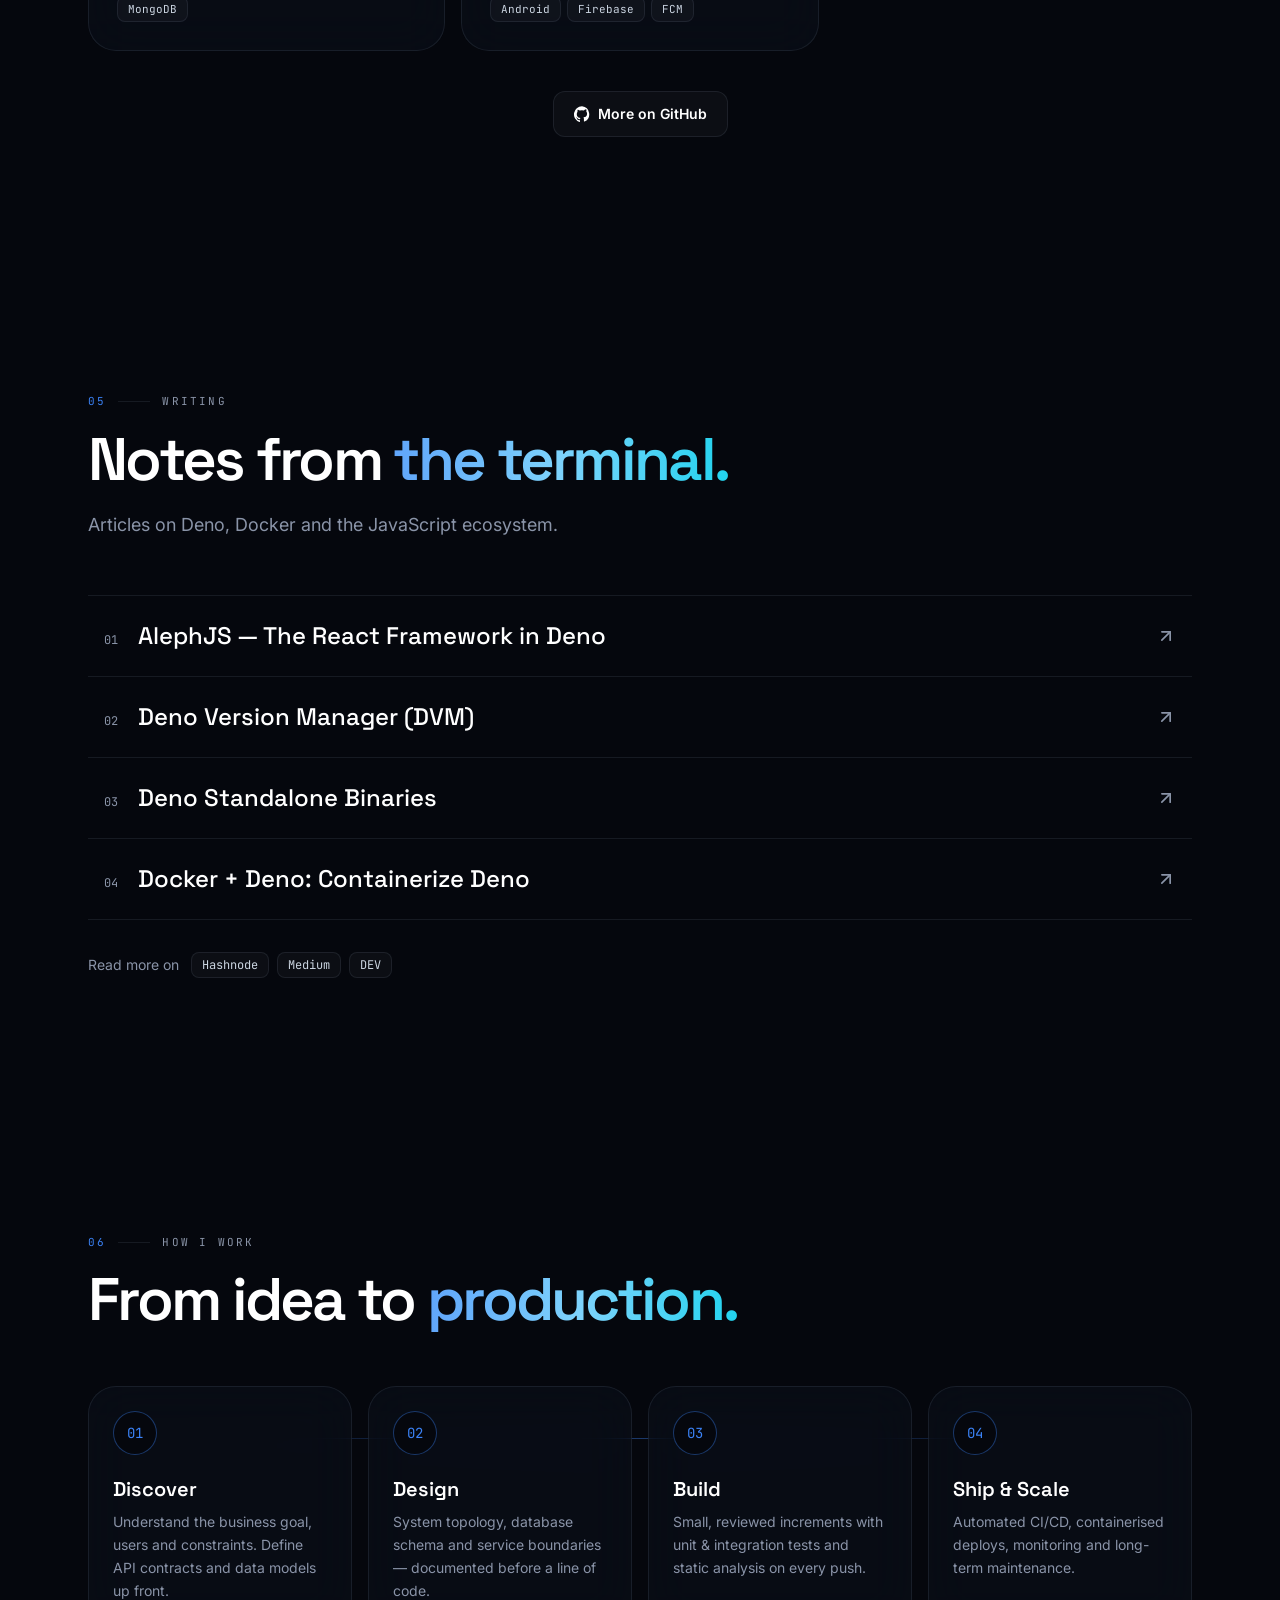
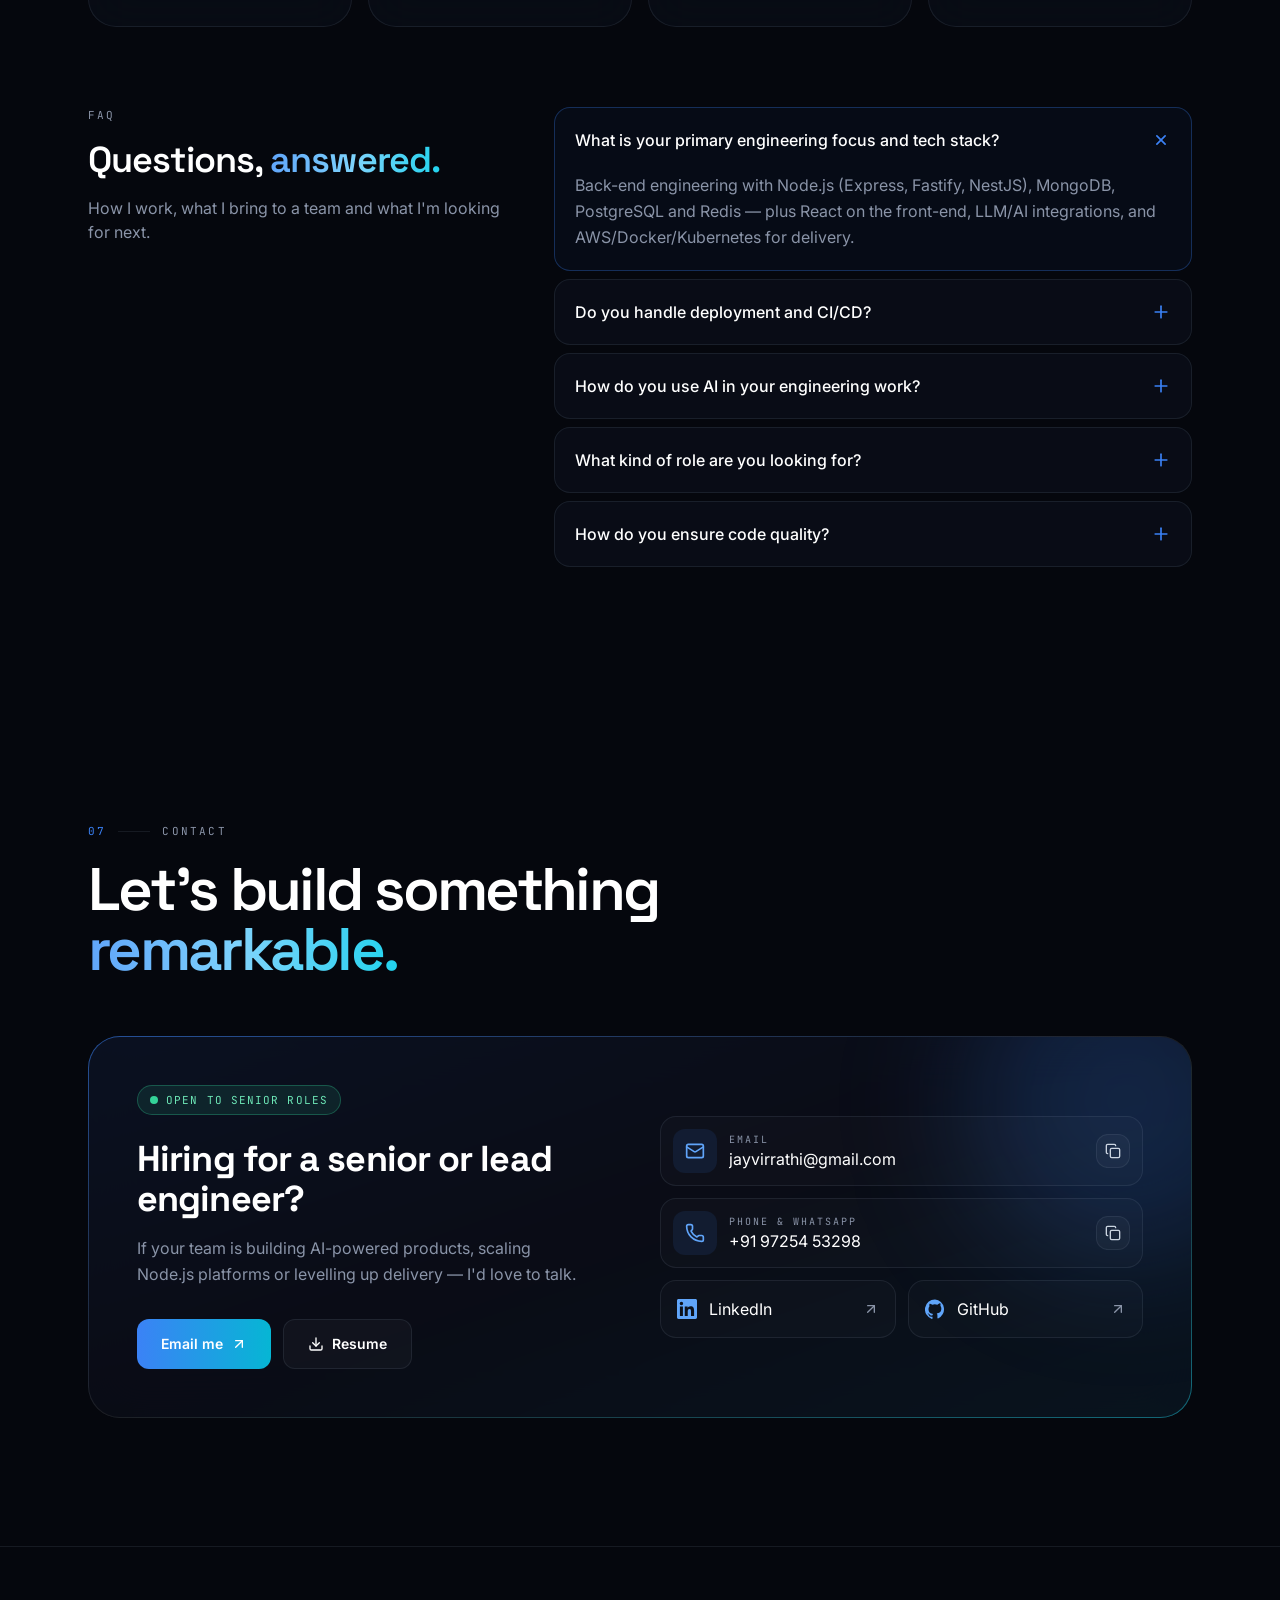
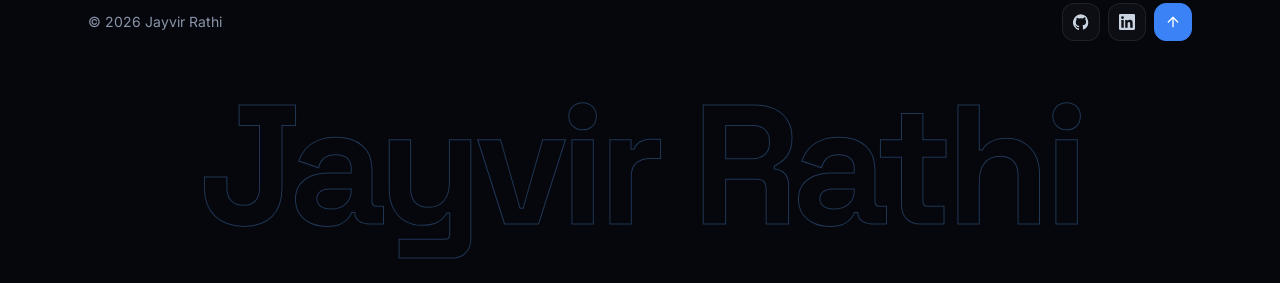
==== commit 2e919806: "deploy: cb1781387b046fca6bc532e4d43cee2f1559f634 Jayvirrathi/portfolio@cb1781387b046fca6bc532e4d43ce" ====
--- a/index.html
+++ b/index.html
@@ -1,36 +1,25 @@
-<!doctype html><html lang=en><head><meta name=generator content="Hugo 0.74.2"><title>Jayvir Rathi</title><meta name=description content><meta charset=utf-8><meta name=viewport content="width=device-width,initial-scale=1"><meta http-equiv=x-ua-compatible content="ie=edge"><link rel=stylesheet href=/assets/css/bootstrap.min.css><link rel=stylesheet href=/assets/css/layouts/main.css><link rel=stylesheet href=/assets/css/style.css><link rel=stylesheet href=/assets/css/navigators/navbar.css><link href="https://fonts.googleapis.com/css2?family=Muli:wght@300;400;500;600" rel=stylesheet><link rel=stylesheet href=https://cdnjs.cloudflare.com/ajax/libs/font-awesome/5.11.2/css/all.min.css><link rel=icon type=image/png href=/images/background.jpg><link rel=stylesheet href=/assets/css/style.css><link rel=stylesheet href=/assets/css/sections/home.css><link rel=stylesheet href=/assets/css/sections/about.css><link rel=stylesheet href=/assets/css/sections/skills.css><link rel=stylesheet href=/assets/css/sections/experiences.css><link rel=stylesheet href=/assets/css/sections/projects.css><link rel=stylesheet href=/assets/css/sections/recent-posts.css><link rel=stylesheet href=/assets/css/sections/achievements.css></head><body data-spy=scroll data-target=#top-navbar data-offset=100><nav class="navbar navbar-expand-xl top-navbar initial-navbar" id=top-navbar><div class=container><a class=navbar-brand href=https://jayvirrathi.github.io>Jayvir Rathi</a>
-<button class="navbar-toggler navbar-dark" id=navbar-toggler type=button data-toggle=collapse data-target=#top-nav-items>
-<span class=navbar-toggler-icon></span></button><div class="collapse navbar-collapse" id=top-nav-items><ul class="navbar-nav ml-auto"><li class=nav-item><a class=nav-link href=#home>Home</a></li><li class=nav-item><a class=nav-link href=#about>About</a></li><li class=nav-item><a class=nav-link href=#skills>Skills</a></li><li class=nav-item><a class=nav-link href=#experiences>Experiences</a></li><li class=nav-item><a class=nav-link href=#projects>Projects</a></li></ul></div></div><img src=images/background.jpg class=d-none id=main-logo>
-<img src=images/background.jpg class=d-none id=inverted-logo></nav><div class="container-fluid home" id=home><div class="background container-fluid" style=background-image:url(https://jayvirrathi.github.io/images/background.jpg)></div><div class="container content text-center"><img src=/images/profile-image.jpg class="rounded-circle mx-auto d-block img-fluid"><h1 class=greeting>Hi, I am Jayvir Rathi</h1><div class=typing-carousel><span id=ityped class=ityped></span><span class=ityped-cursor></span></div><ul id=typing-carousel-data><li>I am a Full Stack JS Developer</li><li>I am a passionate and self-motivated Software Engineer</li><li>Always willing to learn new stuff</li><li>My working principle is learning by doing</li><li>Building some real stuff through code</li></ul><a href=#about><i class="arrow bounce fa fa-chevron-down"></i></a></div></div><div class="container-fluid section-holder d-flex bg-white"><div class="container anchor p-lg-5 about-section" id=about><div class="row pt-sm-2 pt-md-4 align-self-center"><div class=col-sm-6><h3 class=p-1>Jayir Rathi</h3><p class="p-1 text-justify">I am a passionate software engineer with 4 months of working experience.</p><div class="text-container ml-auto"><ul class="social-link d-flex"><li><a href=https://www.github.com/Jayvirrathi target=/><i class="fab fa-github"></i></a></li><li><a href=https://www.instagram.com/Jayvirrathi target=/><i class="fab fa-instagram"></i></a></li><li><a href=https://www.facebook.com/Jayvirrathi target=/><i class="fab fa-facebook"></i></a></li><li><a href=https://twitter.com/Jayvirrathi target=/><i class="fab fa-twitter"></i></a></li><li><a href=https://linkedin.com/in/Jayvirrathi target=/><i class="fab fa-linkedin"></i></a></li><li><a href=https://github.com/sponsors/Jayvirrathi target=/><i class="fab fa-github-alt"></i></a></li></ul></div></div><div class="col-sm-6 pt-5 pl-md-4 pl-sm-3 pt-sm-0"><div class=row><div class="col-6 col-lg-4 p-2"><div class="circular-progress blue"><span class=circular-progress-left><span class="circular-progress-bar circular-progress-percentage-80"></span></span><span class=circular-progress-right><span class=circular-progress-bar></span></span><div class=circular-progress-value>Teamwork</div></div></div><div class="col-6 col-lg-4 p-2"><div class="circular-progress yellow"><span class=circular-progress-left><span class="circular-progress-bar circular-progress-percentage-85"></span></span><span class=circular-progress-right><span class=circular-progress-bar></span></span><div class=circular-progress-value>Hard Working</div></div></div><div class="col-6 col-lg-4 p-2"><div class="circular-progress green"><span class=circular-progress-left><span class="circular-progress-bar circular-progress-percentage-75"></span></span><span class=circular-progress-right><span class=circular-progress-bar></span></span><div class=circular-progress-value>Communication</div></div></div><div class="col-6 col-lg-4 p-2"><div class="circular-progress pink"><span class=circular-progress-left><span class="circular-progress-bar circular-progress-percentage-75"></span></span><span class=circular-progress-right><span class=circular-progress-bar></span></span><div class=circular-progress-value>Leadership</div></div></div><div class="col-6 col-lg-4 p-2"><div class="circular-progress green"><span class=circular-progress-left><span class="circular-progress-bar circular-progress-percentage-85"></span></span><span class=circular-progress-right><span class=circular-progress-bar></span></span><div class=circular-progress-value>Nodejs</div></div></div><div class="col-6 col-lg-4 p-2"><div class="circular-progress blue"><span class=circular-progress-left><span class="circular-progress-bar circular-progress-percentage-70"></span></span><span class=circular-progress-right><span class=circular-progress-bar></span></span><div class=circular-progress-value>Reactjs</div></div></div></div></div></div></div></div><div class="container-fluid section-holder d-flex bg-dimmed"><div class="container-fluid anchor pb-5 skills-section" id=skills><h1 class=text-center>Skills</h1><div class="container d-flex-block"><div class=row id=primary-skills><div class="col-xs-12 col-sm-6 col-lg-4 pt-2"><a class=skill-card-link href=#><div class=card><div class="card-head d-flex"><img class=card-img-xs src=/images/skills/nodejs.svg alt=NodeJS><h5 class=card-title>NodeJS</h5></div><div class=card-body><p class=card-text>Good Knowledge of nodejs. Used for building Backend.</p></div></div></a></div><div class="col-xs-12 col-sm-6 col-lg-4 pt-2"><a class=skill-card-link href=#><div class=card><div class="card-head d-flex"><img class=card-img-xs src=/images/skills/react.svg alt=ReactJS><h5 class=card-title>ReactJS</h5></div><div class=card-body><p class=card-text>Basic Knowledge of reactjs. Used for building Frontend.</p></div></div></a></div><div class="col-xs-12 col-sm-6 col-lg-4 pt-2"><a class=skill-card-link href=#><div class=card><div class="card-head d-flex"><img class=card-img-xs src=/images/skills/js.svg alt=JavaScript><h5 class=card-title>JavaScript</h5></div><div class=card-body><p class=card-text>Good Knowledge of JavaScript programming language. Used for building Frontend & Backend.</p></div></div></a></div><div class="col-xs-12 col-sm-6 col-lg-4 pt-2"><a class=skill-card-link href=#><div class=card><div class="card-head d-flex"><img class=card-img-xs src=/images/skills/aws.svg alt="Cloud Computing/AWS"><h5 class=card-title>Cloud Computing/AWS</h5></div><div class=card-body><p class=card-text>Basic Knowledge of AWS.</p></div></div></a></div><div class="col-xs-12 col-sm-6 col-lg-4 pt-2"><a class=skill-card-link href=#><div class=card><div class="card-head d-flex"><img class=card-img-xs src=/images/skills/mongodb.svg alt=MongoDB><h5 class=card-title>MongoDB</h5></div><div class=card-body><p class=card-text>Good Knowledge of MongoDB.</p></div></div></a></div><div class="col-xs-12 col-sm-6 col-lg-4 pt-2"><a class=skill-card-link href=#><div class=card><div class="card-head d-flex"><img class=card-img-xs src=/images/skills/postgresql.svg alt=Postgresql><h5 class=card-title>Postgresql</h5></div><div class=card-body><p class=card-text>Good Knowledge of Postgresql.</p></div></div></a></div><div class="col-xs-12 col-sm-6 col-lg-4 pt-2"><a class=skill-card-link href=#><div class=card><div class="card-head d-flex"><img class=card-img-xs src=/images/skills/nginx.svg alt=Nginx><h5 class=card-title>Nginx</h5></div><div class=card-body><p class=card-text>Basic Knowledge of Nginx.</p></div></div></a></div><div class="col-xs-12 col-sm-6 col-lg-4 pt-2"><a class=skill-card-link href=https://www.docker.com/><div class=card><div class="card-head d-flex"><img class=card-img-xs src=/images/skills/docker.svg alt=Docker><h5 class=card-title>Docker</h5></div><div class=card-body><p class=card-text>Write most of the programs as dockerized container. Experienced with multi-stage, multi-arch build process.</p></div></div></a></div><div class="col-xs-12 col-sm-6 col-lg-4 pt-2"><a class=skill-card-link href=#><div class=card><div class="card-head d-flex"><img class=card-img-xs src=/images/skills/kubernetes.svg alt=Kubernetes><h5 class=card-title>Kubernetes</h5></div><div class=card-body><p class=card-text>Basic Knowledge of Kubernetes</p></div></div></a></div><div class="col-xs-12 col-sm-6 col-lg-4 pt-2"><a class=skill-card-link href=#><div class=card><div class="card-head d-flex"><img class=card-img-xs src=/images/skills/linux.svg alt=Linux/Windows><h5 class=card-title>Linux/Windows</h5></div><div class=card-body><p class=card-text>Using both windows & linux as operating system. Capable of writing bash/shell scripts.</p></div></div></a></div><div class="col-xs-12 col-sm-6 col-lg-4 pt-2"><a class=skill-card-link href=https://git-scm.com/><div class=card><div class="card-head d-flex"><img class=card-img-xs src=/images/skills/git.svg alt=Git><h5 class=card-title>Git</h5></div><div class=card-body><p class=card-text>Experienced with git-based development. Mostly, use Github. Also, have experience in working with Bitbucket & GitLab.</p></div></div></a></div></div></div></div></div><div class="container-fluid section-holder d-flex bg-white"><div class="container-fluid anchor pb-5 experiences-section" id=experiences><h1 class=text-center>Experiences</h1><div class="container timeline text-justify"><div class="row align-items-center d-flex"><div class="col-1 col-lg-2 text-center vertical-line d-inline-flex justify-content-center"><div class="circle font-weight-bold">1</div></div><div class="col-10 col-lg-8"><div class=experience-entry-heading><h5>Open Source</h5><h6>Github</h6><p class=text-muted>Jan 2020 - Jan 2100,
-India</p></div><p></p><h6 class=text-muted>Responsibilities:</h6><ul class=justify-content-around><li>Contribution in Open Source Project</li></ul></div></div></div></div></div><div class="container-fluid section-holder d-flex bg-dimmed"><div class="container-fluid anchor pb-5 projects-section" id=Projects><h1 class=text-center>Projects</h1><div class="container ml-auto text-center"><div class="btn-group flex-wrap" role=group id=project-filter-buttons><button type=button class="btn btn-dark" data-filter=all>
-All</button>
-<button type=button class="btn btn-dark" data-filter=nodejs>
-Nodejs</button>
-<button type=button class="btn btn-dark" data-filter=deno>
-Deno</button>
-<button type=button class="btn btn-dark" data-filter=reactjs>
-Reactjs</button>
-<button type=button class="btn btn-dark" data-filter=docker>
-Docker</button>
-<button type=button class="btn btn-dark" data-filter=kubernetes>
-Kubernetes</button>
-<button type=button class="btn btn-dark" data-filter=github-actions>
-GitHub Actions</button></div></div><div class="container filtr-projects"><div class=row id=project-card-holder><div class="col-sm-12 col-md-6 col-lg-4 p-2 filtr-item" data-category="all, nodejs"><div class="card mt-1"><div class=card><a class=card-header href=https://github.com/Jayvirrathi/create-node-express-api><div><div class=d-flex><img class=card-img-xs src=/images/skills/nodejs.svg alt=create-node-express-api><h5 class="card-title mb-0">create-node-express-api</h5></div><div class=sub-title><span>Contributor</span>
-<span></span></div></div></a><div class="card-body text-justify pt-1 pb-1"><p>Cli for Basic Project Setup</p><span class=float-right><a class=github-button-inactive href=https://github.com/Jayvirrathi/create-node-express-api data-icon=octicon-standard data-show-count=true aria-label="Star create-node-express-api">Star</a></span></div></div></div></div><div class="col-sm-12 col-md-6 col-lg-4 p-2 filtr-item" data-category="all, nodejs"><div class="card mt-1"><div class=card><a class=card-header href=https://github.com/Jayvirrathi/create-node-express-api><div><div class=d-flex><img class=card-img-xs src=/images/skills/nodejs.svg alt=create-node-express-api><h5 class="card-title mb-0">create-node-express-api</h5></div><div class=sub-title><span>Contributor</span>
-<span></span></div></div></a><div class="card-body text-justify pt-1 pb-1"><p>Cli for Basic Project Setup</p><span class=float-right><a class=github-button-inactive href=https://github.com/Jayvirrathi/create-node-express-api data-icon=octicon-standard data-show-count=true aria-label="Star create-node-express-api">Star</a></span></div></div></div></div><div class="col-sm-12 col-md-6 col-lg-4 p-2 filtr-item" data-category="all, nodejs,github-actions"><div class="card mt-1"><div class=card><a class=card-header href=https://github.com/Jayvirrathi/js-actions><div><div class=d-flex><img class=card-img-xs src=/images/skills/github-actions.svg alt=js-actions><h5 class="card-title mb-0">js-actions</h5></div><div class=sub-title><span>Contributor</span>
-<span></span></div></div></a><div class="card-body text-justify pt-1 pb-1"><p>js actions</p><span class=float-right><a class=github-button-inactive href=https://github.com/Jayvirrathi/js-actions data-icon=octicon-standard data-show-count=true aria-label="Star js-actions">Star</a></span></div></div></div></div><div class="col-sm-12 col-md-6 col-lg-4 p-2 filtr-item" data-category="all, nodejs,reactjs,docker"><div class="card mt-1"><div class=card><a class=card-header href=https://github.com/Jayvirrathi/mern-docker><div><div class=d-flex><img class=card-img-xs src=/images/skills/nodejs.svg alt=mern-docker><h5 class="card-title mb-0">mern-docker</h5></div><div class=sub-title><span>Contributor</span>
-<span></span></div></div></a><div class="card-body text-justify pt-1 pb-1"><p>mern-docker</p><span class=float-right><a class=github-button-inactive href=https://github.com/Jayvirrathi/mern-docker data-icon=octicon-standard data-show-count=true aria-label="Star mern-docker">Star</a></span></div></div></div></div><div class="col-sm-12 col-md-6 col-lg-4 p-2 filtr-item" data-category="all, nodejs,reactjs,kubernetes,docker"><div class="card mt-1"><div class=card><a class=card-header href=https://github.com/Jayvirrathi/microservices><div><div class=d-flex><img class=card-img-xs src=/images/skills/nodejs.svg alt=microservices><h5 class="card-title mb-0">microservices</h5></div><div class=sub-title><span>Contributor</span>
-<span></span></div></div></a><div class="card-body text-justify pt-1 pb-1"><p>NodeJS Micro Services With Docker</p><span class=float-right><a class=github-button-inactive href=https://github.com/Jayvirrathi/microservices data-icon=octicon-standard data-show-count=true aria-label="Star microservices">Star</a></span></div></div></div></div><div class="col-sm-12 col-md-6 col-lg-4 p-2 filtr-item" data-category="all, nodejs"><div class="card mt-1"><div class=card><a class=card-header href=https://github.com/Jayvirrathi/node-express-api-starter><div><div class=d-flex><img class=card-img-xs src=/images/skills/nodejs.svg alt=node-express-api-starter><h5 class="card-title mb-0">node-express-api-starter</h5></div><div class=sub-title><span>Contributor</span>
-<span></span></div></div></a><div class="card-body text-justify pt-1 pb-1"><p>Node JS Express API Example</p><span class=float-right><a class=github-button-inactive href=https://github.com/Jayvirrathi/node-express-api-starter data-icon=octicon-standard data-show-count=true aria-label="Star node-express-api-starter">Star</a></span></div></div></div></div><div class="col-sm-12 col-md-6 col-lg-4 p-2 filtr-item" data-category="all, nodejs"><div class="card mt-1"><div class=card><a class=card-header href=https://github.com/Jayvirrathi/node-express-es6-api-starter><div><div class=d-flex><img class=card-img-xs src=/images/skills/nodejs.svg alt=node-express-es6-api-starter><h5 class="card-title mb-0">node-express-es6-api-starter</h5></div><div class=sub-title><span>Contributor</span>
-<span></span></div></div></a><div class="card-body text-justify pt-1 pb-1"><p>Node JS Express Babel API Example</p><span class=float-right><a class=github-button-inactive href=https://github.com/Jayvirrathi/node-express-es6-api-starter data-icon=octicon-standard data-show-count=true aria-label="Star node-express-es6-api-starter">Star</a></span></div></div></div></div><div class="col-sm-12 col-md-6 col-lg-4 p-2 filtr-item" data-category="all, nodejs,typescript"><div class="card mt-1"><div class=card><a class=card-header href=https://github.com/Jayvirrathi/node-express-typescript-api-starter><div><div class=d-flex><img class=card-img-xs src=/images/skills/typescript.svg alt=node-express-typescript-api-starter><h5 class="card-title mb-0">node-express-typescript-api-starter</h5></div><div class=sub-title><span>Contributor</span>
-<span></span></div></div></a><div class="card-body text-justify pt-1 pb-1"><p>Node TypeScript Example</p><span class=float-right><a class=github-button-inactive href=https://github.com/Jayvirrathi/node-express-typescript-api-starter data-icon=octicon-standard data-show-count=true aria-label="Star node-express-typescript-api-starter">Star</a></span></div></div></div></div><div class="col-sm-12 col-md-6 col-lg-4 p-2 filtr-item" data-category="all, nodejs,kubernetes,docker"><div class="card mt-1"><div class=card><a class=card-header href=https://github.com/Jayvirrathi/nodejs-docker-kubernetes><div><div class=d-flex><img class=card-img-xs src=/images/skills/nodejs.svg alt=nodejs-docker-kubernetes><h5 class="card-title mb-0">nodejs-docker-kubernetes</h5></div><div class=sub-title><span>Contributor</span>
-<span></span></div></div></a><div class="card-body text-justify pt-1 pb-1"><p>Nodejs Docker Kubernetes</p><span class=float-right><a class=github-button-inactive href=https://github.com/Jayvirrathi/nodejs-docker-kubernetes data-icon=octicon-standard data-show-count=true aria-label="Star nodejs-docker-kubernetes">Star</a></span></div></div></div></div><div class="col-sm-12 col-md-6 col-lg-4 p-2 filtr-item" data-category="all, nodejs"><div class="card mt-1"><div class=card><a class=card-header href=https://github.com/Jayvirrathi/nodejs-microservice><div><div class=d-flex><img class=card-img-xs src=/images/skills/nodejs.svg alt=nodejs-microservice><h5 class="card-title mb-0">nodejs-microservice</h5></div><div class=sub-title><span>Contributor</span>
-<span></span></div></div></a><div class="card-body text-justify pt-1 pb-1"><p>Npm Package for nodejs microservice Repo Initial Setup</p><span class=float-right><a class=github-button-inactive href=https://github.com/Jayvirrathi/nodejs-microservice data-icon=octicon-standard data-show-count=true aria-label="Star nodejs-microservice">Star</a></span></div></div></div></div><div class="col-sm-12 col-md-6 col-lg-4 p-2 filtr-item" data-category="all, nodejs,kubernetes,docker"><div class="card mt-1"><div class=card><a class=card-header href=https://github.com/Jayvirrathi/nodejs-prometheus-grafana><div><div class=d-flex><img class=card-img-xs src=/images/skills/nodejs.svg alt=nodejs-prometheus-grafana><h5 class="card-title mb-0">nodejs-prometheus-grafana</h5></div><div class=sub-title><span>Contributor</span>
-<span></span></div></div></a><div class="card-body text-justify pt-1 pb-1"><p>Nodejs Prometheus Grafana</p><span class=float-right><a class=github-button-inactive href=https://github.com/Jayvirrathi/nodejs-prometheus-grafana data-icon=octicon-standard data-show-count=true aria-label="Star nodejs-prometheus-grafana">Star</a></span></div></div></div></div><div class="col-sm-12 col-md-6 col-lg-4 p-2 filtr-item" data-category="all, reactjs,docker"><div class="card mt-1"><div class=card><a class=card-header href=https://github.com/Jayvirrathi/react-docker><div><div class=d-flex><img class=card-img-xs src=/images/skills/react.svg alt=react-docker><h5 class="card-title mb-0">react-docker</h5></div><div class=sub-title><span>Contributor</span>
-<span></span></div></div></a><div class="card-body text-justify pt-1 pb-1"><p>react docker</p><span class=float-right><a class=github-button-inactive href=https://github.com/Jayvirrathi/react-docker data-icon=octicon-standard data-show-count=true aria-label="Star react-docker">Star</a></span></div></div></div></div><div class="col-sm-12 col-md-6 col-lg-4 p-2 filtr-item" data-category="all, deno,kubernetes,docker"><div class="card mt-1"><div class=card><a class=card-header href=https://github.com/Jayvirrathi/deno-docker-kubernetes><div><div class=d-flex><img class=card-img-xs src=/images/skills/deno.svg alt=deno-docker-kubernetes><h5 class="card-title mb-0">deno-docker-kubernetes</h5></div><div class=sub-title><span>Contributor</span>
-<span></span></div></div></a><div class="card-body text-justify pt-1 pb-1"><p>Deno Docker Kubernetes</p><span class=float-right><a class=github-button-inactive href=https://github.com/Jayvirrathi/deno-docker-kubernetes data-icon=octicon-standard data-show-count=true aria-label="Star deno-docker-kubernetes">Star</a></span></div></div></div></div><div class="col-sm-12 col-md-6 col-lg-4 p-2 filtr-item" data-category="all, django,docker"><div class="card mt-1"><div class=card><a class=card-header href=https://github.com/Jayvirrathi/django-docker><div><div class=d-flex><img class=card-img-xs src=/images/skills/django.svg alt=django-docker><h5 class="card-title mb-0">django-docker</h5></div><div class=sub-title><span>Contributor</span>
-<span></span></div></div></a><div class="card-body text-justify pt-1 pb-1"><p></p><span class=float-right><a class=github-button-inactive href=https://github.com/Jayvirrathi/django-docker data-icon=octicon-standard data-show-count=true aria-label="Star django-docker">Star</a></span></div></div></div></div><div class="col-sm-12 col-md-6 col-lg-4 p-2 filtr-item" data-category="all, flask,docker"><div class="card mt-1"><div class=card><a class=card-header href=https://github.com/Jayvirrathi/flask-docker><div><div class=d-flex><img class=card-img-xs src=/images/skills/flask.svg alt=flask-docker><h5 class="card-title mb-0">flask-docker</h5></div><div class=sub-title><span>Contributor</span>
-<span></span></div></div></a><div class="card-body text-justify pt-1 pb-1"><p>flask docker</p><span class=float-right><a class=github-button-inactive href=https://github.com/Jayvirrathi/flask-docker data-icon=octicon-standard data-show-count=true aria-label="Star flask-docker">Star</a></span></div></div></div></div><div class="col-sm-12 col-md-6 col-lg-4 p-2 filtr-item" data-category="all, go,github-actions"><div class="card mt-1"><div class=card><a class=card-header href=https://github.com/Jayvirrathi/go-actions><div><div class=d-flex><img class=card-img-xs src=/images/skills/go.svg alt=go-actions><h5 class="card-title mb-0">go-actions</h5></div><div class=sub-title><span>Contributor</span>
-<span></span></div></div></a><div class="card-body text-justify pt-1 pb-1"><p>go actions</p><span class=float-right><a class=github-button-inactive href=https://github.com/Jayvirrathi/go-actions data-icon=octicon-standard data-show-count=true aria-label="Star go-actions">Star</a></span></div></div></div></div><div class="col-sm-12 col-md-6 col-lg-4 p-2 filtr-item" data-category="all, nestjs,graphql,nodejs"><div class="card mt-1"><div class=card><a class=card-header href=https://github.com/Jayvirrathi/nestjs-graphql-mongo-example><div><div class=d-flex><img class=card-img-xs src=/images/skills/nestjs.svg alt=nestjs-graphql-mongo-example><h5 class="card-title mb-0">nestjs-graphql-mongo-example</h5></div><div class=sub-title><span>Contributor</span>
-<span></span></div></div></a><div class="card-body text-justify pt-1 pb-1"><p>nestjs-graphql-mongo-example</p><span class=float-right><a class=github-button-inactive href=https://github.com/Jayvirrathi/nestjs-graphql-mongo-example data-icon=octicon-standard data-show-count=true aria-label="Star nestjs-graphql-mongo-example">Star</a></span></div></div></div></div><div class="col-sm-12 col-md-6 col-lg-4 p-2 filtr-item" data-category="all, nestjs,graphql,nodejs"><div class="card mt-1"><div class=card><a class=card-header href=https://github.com/Jayvirrathi/nestjs-task><div><div class=d-flex><img class=card-img-xs src=/images/skills/nestjs.svg alt=nestjs-task><h5 class="card-title mb-0">nestjs-task</h5></div><div class=sub-title><span>Contributor</span>
-<span></span></div></div></a><div class="card-body text-justify pt-1 pb-1"><p>nestjs-task</p><span class=float-right><a class=github-button-inactive href=https://github.com/Jayvirrathi/nestjs-task data-icon=octicon-standard data-show-count=true aria-label="Star nestjs-task">Star</a></span></div></div></div></div></div></div></div></div><footer class="container-fluid text-center align-content-center pb-2"><div class="container pt-2 pb-2"><div class="row text-left"><div class="col-md-12 text-center">Jayvir Rathi © 2021</div></div></div></footer><script src=/assets/js/jquery-3.4.1.min.js></script><script src=/assets/js/popper.min.js></script><script src=/assets/js/bootstrap.min.js></script><script src=/assets/js/navbar.js></script><script src=/assets/js/main.js></script><script src=/assets/js/itype.min.js></script><script src=/assets/js/github-button.js></script><script src=/assets/js/home.js></script><script src=/assets/js/jquery.filterizr.min.js></script></body></html>+<!doctype html>
+<html lang="en" class="scroll-smooth">
+  <head>
+    <meta charset="UTF-8" />
+    <link rel="icon" type="image/svg+xml" href="/favicon.svg" />
+    <meta name="viewport" content="width=device-width, initial-scale=1.0" />
+    <title>Jayvir Rathi — AI-focused Technical Lead</title>
+    <meta name="description" content="Portfolio of Jayvir Rathi, an AI-focused Technical Lead with 6+ years in Node.js, full stack development, DevOps and AI-powered solutions." />
+    <meta name="author" content="Jayvir Rathi" />
+    <meta property="og:type" content="website" />
+    <meta property="og:title" content="Jayvir Rathi — AI-focused Technical Lead" />
+    <meta property="og:description" content="AI • Node.js • Full Stack • DevOps — 6+ years building scalable APIs, AI agents and cloud pipelines." />
+    <meta name="theme-color" content="#05070d" />
+    <link rel="preload" as="image" href="/profile.webp" type="image/webp" fetchpriority="high" />
+    <link rel="preconnect" href="https://fonts.googleapis.com" />
+    <link rel="preconnect" href="https://fonts.gstatic.com" crossorigin />
+    <link rel="preload" as="style" href="https://fonts.googleapis.com/css2?family=Space+Grotesk:wght@500;600;700&family=Inter:wght@400;500;600&family=JetBrains+Mono:wght@400&display=swap" onload="this.onload=null;this.rel='stylesheet'" />
+    <noscript><link rel="stylesheet" href="https://fonts.googleapis.com/css2?family=Space+Grotesk:wght@500;600;700&family=Inter:wght@400;500;600&family=JetBrains+Mono:wght@400&display=swap" /></noscript>
+    <script type="module" crossorigin src="/assets/index-BH16m6aN.js"></script>
+    <link rel="stylesheet" crossorigin href="/assets/index-BF_egB14.css">
+  </head>
+  <body class="bg-ink font-sans text-soft antialiased selection:bg-brand selection:text-white">
+    <div id="root"></div>
+  </body>
+</html>
--- a/assets/index-BF_egB14.css
+++ b/assets/index-BF_egB14.css
@@ -0,0 +1 @@
+*,:before,:after,::backdrop{--tw-border-spacing-x:0;--tw-border-spacing-y:0;--tw-translate-x:0;--tw-translate-y:0;--tw-rotate:0;--tw-skew-x:0;--tw-skew-y:0;--tw-scale-x:1;--tw-scale-y:1;--tw-pan-x: ;--tw-pan-y: ;--tw-pinch-zoom: ;--tw-scroll-snap-strictness:proximity;--tw-gradient-from-position: ;--tw-gradient-via-position: ;--tw-gradient-to-position: ;--tw-ordinal: ;--tw-slashed-zero: ;--tw-numeric-figure: ;--tw-numeric-spacing: ;--tw-numeric-fraction: ;--tw-ring-inset: ;--tw-ring-offset-width:0px;--tw-ring-offset-color:#fff;--tw-ring-color:#3b82f680;--tw-ring-offset-shadow:0 0 #0000;--tw-ring-shadow:0 0 #0000;--tw-shadow:0 0 #0000;--tw-shadow-colored:0 0 #0000;--tw-blur: ;--tw-brightness: ;--tw-contrast: ;--tw-grayscale: ;--tw-hue-rotate: ;--tw-invert: ;--tw-saturate: ;--tw-sepia: ;--tw-drop-shadow: ;--tw-backdrop-blur: ;--tw-backdrop-brightness: ;--tw-backdrop-contrast: ;--tw-backdrop-grayscale: ;--tw-backdrop-hue-rotate: ;--tw-backdrop-invert: ;--tw-backdrop-opacity: ;--tw-backdrop-saturate: ;--tw-backdrop-sepia: ;--tw-contain-size: ;--tw-contain-layout: ;--tw-contain-paint: ;--tw-contain-style: }*,:before,:after{box-sizing:border-box;border:0 solid #e5e7eb}:before,:after{--tw-content:""}html,:host{-webkit-text-size-adjust:100%;tab-size:4;font-feature-settings:normal;font-variation-settings:normal;-webkit-tap-highlight-color:transparent;font-family:Inter,system-ui,sans-serif;line-height:1.5}body{line-height:inherit;margin:0}hr{height:0;color:inherit;border-top-width:1px}abbr:where([title]){-webkit-text-decoration:underline dotted;text-decoration:underline dotted}h1,h2,h3,h4,h5,h6{font-size:inherit;font-weight:inherit}a{color:inherit;-webkit-text-decoration:inherit;text-decoration:inherit}b,strong{font-weight:bolder}code,kbd,samp,pre{font-feature-settings:normal;font-variation-settings:normal;font-family:JetBrains Mono,monospace;font-size:1em}small{font-size:80%}sub,sup{vertical-align:baseline;font-size:75%;line-height:0;position:relative}sub{bottom:-.25em}sup{top:-.5em}table{text-indent:0;border-color:inherit;border-collapse:collapse}button,input,optgroup,select,textarea{font-feature-settings:inherit;font-variation-settings:inherit;font-family:inherit;font-size:100%;font-weight:inherit;line-height:inherit;letter-spacing:inherit;color:inherit;margin:0;padding:0}button,select{text-transform:none}button,input:where([type=button]),input:where([type=reset]),input:where([type=submit]){-webkit-appearance:button;background-color:#0000;background-image:none}:-moz-focusring{outline:auto}:-moz-ui-invalid{box-shadow:none}progress{vertical-align:baseline}::-webkit-inner-spin-button{height:auto}::-webkit-outer-spin-button{height:auto}[type=search]{-webkit-appearance:textfield;outline-offset:-2px}::-webkit-search-decoration{-webkit-appearance:none}::-webkit-file-upload-button{-webkit-appearance:button;font:inherit}summary{display:list-item}blockquote,dl,dd,h1,h2,h3,h4,h5,h6,hr,figure,p,pre{margin:0}fieldset{margin:0;padding:0}legend{padding:0}ol,ul,menu{margin:0;padding:0;list-style:none}dialog{padding:0}textarea{resize:vertical}input::-moz-placeholder{opacity:1;color:#9ca3af}textarea::-moz-placeholder{opacity:1;color:#9ca3af}input::placeholder,textarea::placeholder{opacity:1;color:#9ca3af}button,[role=button]{cursor:pointer}:disabled{cursor:default}img,svg,video,canvas,audio,iframe,embed,object{vertical-align:middle;display:block}img,video{max-width:100%;height:auto}[hidden]:where(:not([hidden=until-found])){display:none}.card{background-color:#0c111dcc;border-width:1px;border-color:#94a3b81f;border-radius:28px;position:relative;overflow:hidden}@media (width>=768px){.card{--tw-backdrop-blur:blur(24px);-webkit-backdrop-filter:var(--tw-backdrop-blur) var(--tw-backdrop-brightness) var(--tw-backdrop-contrast) var(--tw-backdrop-grayscale) var(--tw-backdrop-hue-rotate) var(--tw-backdrop-invert) var(--tw-backdrop-opacity) var(--tw-backdrop-saturate) var(--tw-backdrop-sepia);backdrop-filter:var(--tw-backdrop-blur) var(--tw-backdrop-brightness) var(--tw-backdrop-contrast) var(--tw-backdrop-grayscale) var(--tw-backdrop-hue-rotate) var(--tw-backdrop-invert) var(--tw-backdrop-opacity) var(--tw-backdrop-saturate) var(--tw-backdrop-sepia);background-color:#0c111d8c}}.card{background-image:radial-gradient(420px circle at var(--x,-999px) var(--y,-999px), #3b82f617, transparent 60%)}.card:after{content:"";border-radius:inherit;pointer-events:none;background:radial-gradient(300px circle at var(--x,-999px) var(--y,-999px), #3b82f68c, transparent 60%);-webkit-mask-composite:xor;padding:1px;position:absolute;inset:0;-webkit-mask-image:linear-gradient(#000 0 0),linear-gradient(#000 0 0);-webkit-mask-position:0 0,0 0;-webkit-mask-size:auto,auto;-webkit-mask-repeat:repeat,repeat;-webkit-mask-clip:content-box,border-box;-webkit-mask-origin:content-box,border-box;-webkit-mask-composite:xor;mask-composite:exclude;-webkit-mask-source-type:auto,auto;mask-mode:match-source,match-source}.section{width:100%;max-width:72rem;margin-left:auto;margin-right:auto;padding:5rem 1rem;position:relative}@media (width>=640px){.section{padding:6rem 1.5rem}}@media (width>=768px){.section{padding-top:8rem;padding-bottom:8rem}}.label{text-transform:uppercase;letter-spacing:.2em;--tw-text-opacity:1;color:rgb(138 148 168/var(--tw-text-opacity,1));font-family:JetBrains Mono,monospace;font-size:11px}.heading{letter-spacing:-.045em;--tw-text-opacity:1;color:rgb(255 255 255/var(--tw-text-opacity,1));font-family:Space Grotesk,Inter,sans-serif;font-size:2.25rem;font-weight:600;line-height:2.5rem}@media (width>=640px){.heading{font-size:3rem;line-height:1}}@media (width>=768px){.heading{font-size:3.75rem;line-height:1}}.gradient-text{background-image:linear-gradient(to right, var(--tw-gradient-stops));--tw-gradient-from:#60a5fa var(--tw-gradient-from-position);--tw-gradient-to:#22d3ee var(--tw-gradient-to-position);--tw-gradient-stops:var(--tw-gradient-from), #7dd3fc var(--tw-gradient-via-position), var(--tw-gradient-to);color:#0000;-webkit-background-clip:text;background-clip:text}.tag{--tw-text-opacity:1;color:rgb(203 213 225/var(--tw-text-opacity,1));background-color:#ffffff08;border-width:1px;border-color:#94a3b81f;border-radius:.5rem;padding:.25rem .625rem;font-family:JetBrains Mono,monospace;font-size:11px}.btn-primary{background-image:linear-gradient(to right, var(--tw-gradient-stops));--tw-gradient-from:#3b82f6 var(--tw-gradient-from-position);--tw-gradient-to:#06b6d4 var(--tw-gradient-to-position);--tw-gradient-stops:var(--tw-gradient-from), var(--tw-gradient-to);--tw-text-opacity:1;color:rgb(255 255 255/var(--tw-text-opacity,1));border-radius:.75rem;align-items:center;gap:.5rem;padding:.75rem 1.25rem;font-size:.875rem;font-weight:600;line-height:1.25rem;transition-property:color,background-color,border-color,text-decoration-color,fill,stroke,opacity,box-shadow,transform,filter,-webkit-backdrop-filter,backdrop-filter;transition-duration:.3s;transition-timing-function:cubic-bezier(.4,0,.2,1);display:inline-flex}.btn-primary:hover{--tw-translate-y:-.125rem;transform:translate(var(--tw-translate-x), var(--tw-translate-y)) rotate(var(--tw-rotate)) skewX(var(--tw-skew-x)) skewY(var(--tw-skew-y)) scaleX(var(--tw-scale-x)) scaleY(var(--tw-scale-y));--tw-shadow:0 10px 40px -10px #3b82f6b3;--tw-shadow-colored:0 10px 40px -10px var(--tw-shadow-color);box-shadow:var(--tw-ring-offset-shadow,0 0 #0000), var(--tw-ring-shadow,0 0 #0000), var(--tw-shadow)}.btn-outline{--tw-text-opacity:1;color:rgb(255 255 255/var(--tw-text-opacity,1));background-color:#ffffff08;border-width:1px;border-color:#94a3b81f;border-radius:.75rem;align-items:center;gap:.5rem;padding:.75rem 1.25rem;font-size:.875rem;font-weight:600;line-height:1.25rem;transition-property:color,background-color,border-color,text-decoration-color,fill,stroke,opacity,box-shadow,transform,filter,-webkit-backdrop-filter,backdrop-filter;transition-duration:.3s;transition-timing-function:cubic-bezier(.4,0,.2,1);display:inline-flex}.btn-outline:hover{--tw-text-opacity:1;color:rgb(59 130 246/var(--tw-text-opacity,1));border-color:#3b82f680}.icon-btn{--tw-text-opacity:1;color:rgb(203 213 225/var(--tw-text-opacity,1));background-color:#ffffff08;border-width:1px;border-color:#94a3b81f;border-radius:.75rem;justify-content:center;align-items:center;padding:.625rem;transition-property:color,background-color,border-color,text-decoration-color,fill,stroke,opacity,box-shadow,transform,filter,-webkit-backdrop-filter,backdrop-filter;transition-duration:.15s;transition-timing-function:cubic-bezier(.4,0,.2,1);display:inline-flex}.icon-btn:hover{--tw-text-opacity:1;color:rgb(59 130 246/var(--tw-text-opacity,1));border-color:#3b82f680}.pointer-events-none{pointer-events:none}.visible{visibility:visible}.static{position:static}.fixed{position:fixed}.absolute{position:absolute}.relative{position:relative}.-inset-6{inset:-1.5rem}.inset-0{inset:0}.inset-x-0{left:0;right:0}.inset-x-3{left:.75rem;right:.75rem}.-left-2{left:-.5rem}.-right-2{right:-.5rem}.-right-20{right:-5rem}.-right-24{right:-6rem}.-top-20{top:-5rem}.-top-24{top:-6rem}.bottom-3{bottom:.75rem}.left-0{left:0}.right-0{right:0}.right-4{right:1rem}.top-0{top:0}.top-1\/2{top:50%}.top-10{top:2.5rem}.top-4{top:1rem}.top-\[52px\]{top:52px}.isolate{isolation:isolate}.-z-10{z-index:-10}.-z-20{z-index:-20}.z-50{z-index:50}.z-\[70\]{z-index:70}.-mx-4{margin-left:-1rem;margin-right:-1rem}.mx-auto{margin-left:auto;margin-right:auto}.my-7{margin-top:1.75rem;margin-bottom:1.75rem}.mb-10{margin-bottom:2.5rem}.mb-2{margin-bottom:.5rem}.mb-3{margin-bottom:.75rem}.mb-4{margin-bottom:1rem}.mb-5{margin-bottom:1.25rem}.mb-8{margin-bottom:2rem}.ml-0\.5{margin-left:.125rem}.ml-3{margin-left:.75rem}.mr-1{margin-right:.25rem}.mt-0\.5{margin-top:.125rem}.mt-1{margin-top:.25rem}.mt-1\.5{margin-top:.375rem}.mt-10{margin-top:2.5rem}.mt-16{margin-top:4rem}.mt-2{margin-top:.5rem}.mt-20{margin-top:5rem}.mt-3{margin-top:.75rem}.mt-4{margin-top:1rem}.mt-5{margin-top:1.25rem}.mt-6{margin-top:1.5rem}.mt-7{margin-top:1.75rem}.mt-8{margin-top:2rem}.mt-9{margin-top:2.25rem}.mt-auto{margin-top:auto}.block{display:block}.inline-block{display:inline-block}.flex{display:flex}.inline-flex{display:inline-flex}.grid{display:grid}.hidden{display:none}.aspect-\[4\/5\]{aspect-ratio:4/5}.h-1\.5{height:.375rem}.h-10{height:2.5rem}.h-11{height:2.75rem}.h-12{height:3rem}.h-16{height:4rem}.h-2{height:.5rem}.h-3{height:.75rem}.h-3\.5{height:.875rem}.h-4{height:1rem}.h-5{height:1.25rem}.h-6{height:1.5rem}.h-64{height:16rem}.h-72{height:18rem}.h-80{height:20rem}.h-\[1\.2em\]{height:1.2em}.h-\[178px\]{height:178px}.h-full{height:100%}.h-px{height:1px}.max-h-\[88vh\]{max-height:88vh}.min-h-screen{min-height:100vh}.w-1\.5{width:.375rem}.w-10{width:2.5rem}.w-11{width:2.75rem}.w-12{width:3rem}.w-16{width:4rem}.w-2{width:.5rem}.w-3{width:.75rem}.w-3\.5{width:.875rem}.w-4{width:1rem}.w-5{width:1.25rem}.w-6{width:1.5rem}.w-64{width:16rem}.w-72{width:18rem}.w-8{width:2rem}.w-80{width:20rem}.w-\[78\%\]{width:78%}.w-full{width:100%}.w-max{width:max-content}.min-w-0{min-width:0}.max-w-2xl{max-width:42rem}.max-w-3xl{max-width:48rem}.max-w-6xl{max-width:72rem}.max-w-\[300px\]{max-width:300px}.max-w-\[340px\]{max-width:340px}.max-w-md{max-width:28rem}.max-w-xl{max-width:36rem}.flex-1{flex:1}.shrink-0{flex-shrink:0}.translate-x-0\.5{--tw-translate-x:.125rem;transform:translate(var(--tw-translate-x), var(--tw-translate-y)) rotate(var(--tw-rotate)) skewX(var(--tw-skew-x)) skewY(var(--tw-skew-y)) scaleX(var(--tw-scale-x)) scaleY(var(--tw-scale-y))}.translate-y-0\.5{--tw-translate-y:.125rem;transform:translate(var(--tw-translate-x), var(--tw-translate-y)) rotate(var(--tw-rotate)) skewX(var(--tw-skew-x)) skewY(var(--tw-skew-y)) scaleX(var(--tw-scale-x)) scaleY(var(--tw-scale-y))}.rotate-45{--tw-rotate:45deg;transform:translate(var(--tw-translate-x), var(--tw-translate-y)) rotate(var(--tw-rotate)) skewX(var(--tw-skew-x)) skewY(var(--tw-skew-y)) scaleX(var(--tw-scale-x)) scaleY(var(--tw-scale-y))}@keyframes ping{75%,to{opacity:0;transform:scale(2)}}.animate-ping{animation:1s cubic-bezier(0,0,.2,1) infinite ping}.select-none{-webkit-user-select:none;user-select:none}.snap-x{scroll-snap-type:x var(--tw-scroll-snap-strictness)}.snap-mandatory{--tw-scroll-snap-strictness:mandatory}.snap-start{scroll-snap-align:start}.grid-cols-2{grid-template-columns:repeat(2,minmax(0,1fr))}.flex-col{flex-direction:column}.flex-wrap{flex-wrap:wrap}.place-items-center{place-items:center}.items-start{align-items:flex-start}.items-end{align-items:flex-end}.items-center{align-items:center}.items-baseline{align-items:baseline}.justify-end{justify-content:flex-end}.justify-center{justify-content:center}.justify-between{justify-content:space-between}.gap-0\.5{gap:.125rem}.gap-1{gap:.25rem}.gap-1\.5{gap:.375rem}.gap-10{gap:2.5rem}.gap-12{gap:3rem}.gap-2{gap:.5rem}.gap-2\.5{gap:.625rem}.gap-3{gap:.75rem}.gap-4{gap:1rem}.gap-5{gap:1.25rem}.gap-6{gap:1.5rem}.gap-8{gap:2rem}.gap-x-6{-moz-column-gap:1.5rem;column-gap:1.5rem}.gap-y-2{row-gap:.5rem}.space-y-1\.5>:not([hidden])~:not([hidden]){--tw-space-y-reverse:0;margin-top:calc(.375rem * calc(1 - var(--tw-space-y-reverse)));margin-bottom:calc(.375rem * var(--tw-space-y-reverse))}.space-y-2>:not([hidden])~:not([hidden]){--tw-space-y-reverse:0;margin-top:calc(.5rem * calc(1 - var(--tw-space-y-reverse)));margin-bottom:calc(.5rem * var(--tw-space-y-reverse))}.space-y-3>:not([hidden])~:not([hidden]){--tw-space-y-reverse:0;margin-top:calc(.75rem * calc(1 - var(--tw-space-y-reverse)));margin-bottom:calc(.75rem * var(--tw-space-y-reverse))}.space-y-3\.5>:not([hidden])~:not([hidden]){--tw-space-y-reverse:0;margin-top:calc(.875rem * calc(1 - var(--tw-space-y-reverse)));margin-bottom:calc(.875rem * var(--tw-space-y-reverse))}.space-y-4>:not([hidden])~:not([hidden]){--tw-space-y-reverse:0;margin-top:calc(1rem * calc(1 - var(--tw-space-y-reverse)));margin-bottom:calc(1rem * var(--tw-space-y-reverse))}.divide-y>:not([hidden])~:not([hidden]){--tw-divide-y-reverse:0;border-top-width:calc(1px * calc(1 - var(--tw-divide-y-reverse)));border-bottom-width:calc(1px * var(--tw-divide-y-reverse))}.divide-line>:not([hidden])~:not([hidden]){border-color:#94a3b81f}.overflow-hidden{overflow:hidden}.overflow-x-auto{overflow-x:auto}.overflow-y-auto{overflow-y:auto}.overflow-x-hidden{overflow-x:hidden}.scroll-smooth{scroll-behavior:smooth}.truncate{text-overflow:ellipsis;white-space:nowrap;overflow:hidden}.whitespace-nowrap{white-space:nowrap}.\!rounded-xl{border-radius:.75rem!important}.rounded-2xl{border-radius:1rem}.rounded-\[28px\]{border-radius:28px}.rounded-\[31px\]{border-radius:31px}.rounded-\[32px\]{border-radius:32px}.rounded-\[40px\]{border-radius:40px}.rounded-full{border-radius:9999px}.rounded-lg{border-radius:.5rem}.rounded-md{border-radius:.375rem}.rounded-xl{border-radius:.75rem}.border{border-width:1px}.border-y{border-top-width:1px;border-bottom-width:1px}.border-b{border-bottom-width:1px}.border-l-2{border-left-width:2px}.border-t{border-top-width:1px}.\!border-brand{--tw-border-opacity:1!important;border-color:rgb(59 130 246/var(--tw-border-opacity,1))!important}.border-brand\/20{border-color:#3b82f633}.border-brand\/25{border-color:#3b82f640}.border-brand\/30{border-color:#3b82f64d}.border-brand\/40{border-color:#3b82f666}.border-brand\/50{border-color:#3b82f680}.border-emerald-400\/30{border-color:#34d3994d}.border-line{border-color:#94a3b81f}.border-transparent{border-color:#0000}.border-white\/10{border-color:#ffffff1a}.\!bg-brand{--tw-bg-opacity:1!important;background-color:rgb(59 130 246/var(--tw-bg-opacity,1))!important}.bg-\[\#28c840\]{--tw-bg-opacity:1;background-color:rgb(40 200 64/var(--tw-bg-opacity,1))}.bg-\[\#febc2e\]{--tw-bg-opacity:1;background-color:rgb(254 188 46/var(--tw-bg-opacity,1))}.bg-\[\#ff5f57\]{--tw-bg-opacity:1;background-color:rgb(255 95 87/var(--tw-bg-opacity,1))}.bg-black\/70{background-color:#000000b3}.bg-brand{--tw-bg-opacity:1;background-color:rgb(59 130 246/var(--tw-bg-opacity,1))}.bg-brand-soft{--tw-bg-opacity:1;background-color:rgb(96 165 250/var(--tw-bg-opacity,1))}.bg-brand\/10{background-color:#3b82f61a}.bg-brand\/15{background-color:#3b82f626}.bg-brand\/20{background-color:#3b82f633}.bg-brand\/\[0\.04\]{background-color:#3b82f60a}.bg-brand\/\[0\.06\]{background-color:#3b82f60f}.bg-emerald-400{--tw-bg-opacity:1;background-color:rgb(52 211 153/var(--tw-bg-opacity,1))}.bg-emerald-400\/10{background-color:#34d3991a}.bg-emerald-400\/15{background-color:#34d39926}.bg-ink{--tw-bg-opacity:1;background-color:rgb(5 7 13/var(--tw-bg-opacity,1))}.bg-ink-800\/50{background-color:#0c111d80}.bg-ink-800\/60{background-color:#0c111d99}.bg-ink-800\/80{background-color:#0c111dcc}.bg-ink-900{--tw-bg-opacity:1;background-color:rgb(8 11 20/var(--tw-bg-opacity,1))}.bg-ink-900\/90{background-color:#080b14e6}.bg-ink\/70{background-color:#05070db3}.bg-ink\/95{background-color:#05070df2}.bg-line{background-color:#94a3b81f}.bg-white\/10{background-color:#ffffff1a}.bg-white\/\[0\.02\]{background-color:#ffffff05}.bg-white\/\[0\.03\]{background-color:#ffffff08}.bg-white\/\[0\.04\]{background-color:#ffffff0a}.bg-gradient-to-br{background-image:linear-gradient(to bottom right, var(--tw-gradient-stops))}.bg-gradient-to-r{background-image:linear-gradient(to right, var(--tw-gradient-stops))}.bg-gradient-to-t{background-image:linear-gradient(to top, var(--tw-gradient-stops))}.from-brand{--tw-gradient-from:#3b82f6 var(--tw-gradient-from-position);--tw-gradient-to:#3b82f600 var(--tw-gradient-to-position);--tw-gradient-stops:var(--tw-gradient-from), var(--tw-gradient-to)}.from-brand-soft\/70{--tw-gradient-from:#60a5fab3 var(--tw-gradient-from-position);--tw-gradient-to:#60a5fa00 var(--tw-gradient-to-position);--tw-gradient-stops:var(--tw-gradient-from), var(--tw-gradient-to)}.from-brand\/0{--tw-gradient-from:#3b82f600 var(--tw-gradient-from-position);--tw-gradient-to:#3b82f600 var(--tw-gradient-to-position);--tw-gradient-stops:var(--tw-gradient-from), var(--tw-gradient-to)}.from-brand\/40{--tw-gradient-from:#3b82f666 var(--tw-gradient-from-position);--tw-gradient-to:#3b82f600 var(--tw-gradient-to-position);--tw-gradient-stops:var(--tw-gradient-from), var(--tw-gradient-to)}.from-brand\/60{--tw-gradient-from:#3b82f699 var(--tw-gradient-from-position);--tw-gradient-to:#3b82f600 var(--tw-gradient-to-position);--tw-gradient-stops:var(--tw-gradient-from), var(--tw-gradient-to)}.from-ink{--tw-gradient-from:#05070d var(--tw-gradient-from-position);--tw-gradient-to:#05070d00 var(--tw-gradient-to-position);--tw-gradient-stops:var(--tw-gradient-from), var(--tw-gradient-to)}.via-brand\/40{--tw-gradient-to:#3b82f600 var(--tw-gradient-to-position);--tw-gradient-stops:var(--tw-gradient-from), #3b82f666 var(--tw-gradient-via-position), var(--tw-gradient-to)}.via-cyan-400\/10{--tw-gradient-to:#22d3ee00 var(--tw-gradient-to-position);--tw-gradient-stops:var(--tw-gradient-from), #22d3ee1a var(--tw-gradient-via-position), var(--tw-gradient-to)}.via-ink\/5{--tw-gradient-to:#05070d00 var(--tw-gradient-to-position);--tw-gradient-stops:var(--tw-gradient-from), #05070d0d var(--tw-gradient-via-position), var(--tw-gradient-to)}.via-line{--tw-gradient-to:#94a3b800 var(--tw-gradient-to-position);--tw-gradient-stops:var(--tw-gradient-from), #94a3b81f var(--tw-gradient-via-position), var(--tw-gradient-to)}.via-white\/10{--tw-gradient-to:#fff0 var(--tw-gradient-to-position);--tw-gradient-stops:var(--tw-gradient-from), #ffffff1a var(--tw-gradient-via-position), var(--tw-gradient-to)}.to-aqua\/50{--tw-gradient-to:#22d3ee80 var(--tw-gradient-to-position)}.to-aqua\/60{--tw-gradient-to:#22d3ee99 var(--tw-gradient-to-position)}.to-brand\/0{--tw-gradient-to:#3b82f600 var(--tw-gradient-to-position)}.to-cyan-500{--tw-gradient-to:#06b6d4 var(--tw-gradient-to-position)}.to-indigo-500\/30{--tw-gradient-to:#6366f14d var(--tw-gradient-to-position)}.to-transparent{--tw-gradient-to:transparent var(--tw-gradient-to-position)}.object-cover{-o-object-fit:cover;object-fit:cover}.object-top{-o-object-position:top;object-position:top}.\!p-2{padding:.5rem!important}.p-1{padding:.25rem}.p-2{padding:.5rem}.p-3{padding:.75rem}.p-3\.5{padding:.875rem}.p-4{padding:1rem}.p-5{padding:1.25rem}.p-6{padding:1.5rem}.p-7{padding:1.75rem}.p-px{padding:1px}.\!px-3\.5{padding-left:.875rem!important;padding-right:.875rem!important}.\!px-4{padding-left:1rem!important;padding-right:1rem!important}.\!px-6{padding-left:1.5rem!important;padding-right:1.5rem!important}.\!py-2{padding-top:.5rem!important;padding-bottom:.5rem!important}.\!py-3\.5{padding-top:.875rem!important;padding-bottom:.875rem!important}.px-1{padding-left:.25rem;padding-right:.25rem}.px-1\.5{padding-left:.375rem;padding-right:.375rem}.px-2\.5{padding-left:.625rem;padding-right:.625rem}.px-3{padding-left:.75rem;padding-right:.75rem}.px-3\.5{padding-left:.875rem;padding-right:.875rem}.px-4{padding-left:1rem;padding-right:1rem}.px-5{padding-left:1.25rem;padding-right:1.25rem}.py-0\.5{padding-top:.125rem;padding-bottom:.125rem}.py-1{padding-top:.25rem;padding-bottom:.25rem}.py-1\.5{padding-top:.375rem;padding-bottom:.375rem}.py-2{padding-top:.5rem;padding-bottom:.5rem}.py-2\.5{padding-top:.625rem;padding-bottom:.625rem}.py-3{padding-top:.75rem;padding-bottom:.75rem}.py-4{padding-top:1rem;padding-bottom:1rem}.py-5{padding-top:1.25rem;padding-bottom:1.25rem}.py-6{padding-top:1.5rem;padding-bottom:1.5rem}.\!pb-14{padding-bottom:3.5rem!important}.pb-10{padding-bottom:2.5rem}.pb-2{padding-bottom:.5rem}.pb-5{padding-bottom:1.25rem}.pb-8{padding-bottom:2rem}.pl-4{padding-left:1rem}.pr-10{padding-right:2.5rem}.pt-14{padding-top:3.5rem}.pt-32{padding-top:8rem}.pt-4{padding-top:1rem}.pt-6{padding-top:1.5rem}.text-left{text-align:left}.text-center{text-align:center}.text-right{text-align:right}.font-display{font-family:Space Grotesk,Inter,sans-serif}.font-mono{font-family:JetBrains Mono,monospace}.font-sans{font-family:Inter,system-ui,sans-serif}.\!text-\[10px\]{font-size:10px!important}.\!text-xs{font-size:.75rem!important;line-height:1rem!important}.text-2xl{font-size:1.5rem;line-height:2rem}.text-3xl{font-size:1.875rem;line-height:2.25rem}.text-\[10\.5px\]{font-size:10.5px}.text-\[11px\]{font-size:11px}.text-\[12\.5px\]{font-size:12.5px}.text-\[15px\]{font-size:15px}.text-\[15vw\]{font-size:15vw}.text-\[9px\]{font-size:9px}.text-\[clamp\(2\.1rem\,10vw\,3\.75rem\)\]{font-size:clamp(2.1rem,10vw,3.75rem)}.text-base{font-size:1rem;line-height:1.5rem}.text-lg{font-size:1.125rem;line-height:1.75rem}.text-sm{font-size:.875rem;line-height:1.25rem}.text-xl{font-size:1.25rem;line-height:1.75rem}.text-xs{font-size:.75rem;line-height:1rem}.font-bold{font-weight:700}.font-medium{font-weight:500}.font-semibold{font-weight:600}.uppercase{text-transform:uppercase}.normal-case{text-transform:none}.leading-6{line-height:1.5rem}.leading-\[1\.04\]{line-height:1.04}.leading-none{line-height:1}.leading-relaxed{line-height:1.625}.leading-snug{line-height:1.375}.leading-tight{line-height:1.25}.tracking-normal{letter-spacing:0}.tracking-tight{letter-spacing:-.025em}.tracking-tightest{letter-spacing:-.045em}.tracking-wider{letter-spacing:.05em}.tracking-widest{letter-spacing:.1em}.\!text-brand{--tw-text-opacity:1!important;color:rgb(59 130 246/var(--tw-text-opacity,1))!important}.\!text-white{--tw-text-opacity:1!important;color:rgb(255 255 255/var(--tw-text-opacity,1))!important}.text-aqua{--tw-text-opacity:1;color:rgb(34 211 238/var(--tw-text-opacity,1))}.text-brand{--tw-text-opacity:1;color:rgb(59 130 246/var(--tw-text-opacity,1))}.text-brand-soft{--tw-text-opacity:1;color:rgb(96 165 250/var(--tw-text-opacity,1))}.text-emerald-300{--tw-text-opacity:1;color:rgb(110 231 183/var(--tw-text-opacity,1))}.text-emerald-400{--tw-text-opacity:1;color:rgb(52 211 153/var(--tw-text-opacity,1))}.text-muted{--tw-text-opacity:1;color:rgb(138 148 168/var(--tw-text-opacity,1))}.text-muted\/50{color:#8a94a880}.text-muted\/70{color:#8a94a8b3}.text-soft{--tw-text-opacity:1;color:rgb(203 213 225/var(--tw-text-opacity,1))}.text-transparent{color:#0000}.text-white{--tw-text-opacity:1;color:rgb(255 255 255/var(--tw-text-opacity,1))}.text-white\/35{color:#ffffff59}.text-white\/55{color:#ffffff8c}.antialiased{-webkit-font-smoothing:antialiased;-moz-osx-font-smoothing:grayscale}.opacity-0{opacity:0}.opacity-100{opacity:1}.opacity-75{opacity:.75}.shadow-2xl{--tw-shadow:0 25px 50px -12px #00000040;--tw-shadow-colored:0 25px 50px -12px var(--tw-shadow-color);box-shadow:var(--tw-ring-offset-shadow,0 0 #0000), var(--tw-ring-shadow,0 0 #0000), var(--tw-shadow)}.shadow-\[0_0_40px_-12px_rgba\(59\,130\,246\,0\.6\)\]{--tw-shadow:0 0 40px -12px #3b82f699;--tw-shadow-colored:0 0 40px -12px var(--tw-shadow-color);box-shadow:var(--tw-ring-offset-shadow,0 0 #0000), var(--tw-ring-shadow,0 0 #0000), var(--tw-shadow)}.shadow-lg{--tw-shadow:0 10px 15px -3px #0000001a, 0 4px 6px -4px #0000001a;--tw-shadow-colored:0 10px 15px -3px var(--tw-shadow-color), 0 4px 6px -4px var(--tw-shadow-color);box-shadow:var(--tw-ring-offset-shadow,0 0 #0000), var(--tw-ring-shadow,0 0 #0000), var(--tw-shadow)}.shadow-xl{--tw-shadow:0 20px 25px -5px #0000001a, 0 8px 10px -6px #0000001a;--tw-shadow-colored:0 20px 25px -5px var(--tw-shadow-color), 0 8px 10px -6px var(--tw-shadow-color);box-shadow:var(--tw-ring-offset-shadow,0 0 #0000), var(--tw-ring-shadow,0 0 #0000), var(--tw-shadow)}.shadow-black\/50{--tw-shadow-color:#00000080;--tw-shadow:var(--tw-shadow-colored)}.shadow-brand\/30{--tw-shadow-color:#3b82f64d;--tw-shadow:var(--tw-shadow-colored)}.ring-2{--tw-ring-offset-shadow:var(--tw-ring-inset) 0 0 0 var(--tw-ring-offset-width) var(--tw-ring-offset-color);--tw-ring-shadow:var(--tw-ring-inset) 0 0 0 calc(2px + var(--tw-ring-offset-width)) var(--tw-ring-color);box-shadow:var(--tw-ring-offset-shadow), var(--tw-ring-shadow), var(--tw-shadow,0 0 #0000)}.ring-brand\/40{--tw-ring-color:#3b82f666}.blur-2xl{--tw-blur:blur(40px);filter:var(--tw-blur) var(--tw-brightness) var(--tw-contrast) var(--tw-grayscale) var(--tw-hue-rotate) var(--tw-invert) var(--tw-saturate) var(--tw-sepia) var(--tw-drop-shadow)}.blur-3xl{--tw-blur:blur(64px);filter:var(--tw-blur) var(--tw-brightness) var(--tw-contrast) var(--tw-grayscale) var(--tw-hue-rotate) var(--tw-invert) var(--tw-saturate) var(--tw-sepia) var(--tw-drop-shadow)}.filter{filter:var(--tw-blur) var(--tw-brightness) var(--tw-contrast) var(--tw-grayscale) var(--tw-hue-rotate) var(--tw-invert) var(--tw-saturate) var(--tw-sepia) var(--tw-drop-shadow)}.backdrop-blur-md{--tw-backdrop-blur:blur(12px);-webkit-backdrop-filter:var(--tw-backdrop-blur) var(--tw-backdrop-brightness) var(--tw-backdrop-contrast) var(--tw-backdrop-grayscale) var(--tw-backdrop-hue-rotate) var(--tw-backdrop-invert) var(--tw-backdrop-opacity) var(--tw-backdrop-saturate) var(--tw-backdrop-sepia);backdrop-filter:var(--tw-backdrop-blur) var(--tw-backdrop-brightness) var(--tw-backdrop-contrast) var(--tw-backdrop-grayscale) var(--tw-backdrop-hue-rotate) var(--tw-backdrop-invert) var(--tw-backdrop-opacity) var(--tw-backdrop-saturate) var(--tw-backdrop-sepia)}.backdrop-blur-xl{--tw-backdrop-blur:blur(24px);-webkit-backdrop-filter:var(--tw-backdrop-blur) var(--tw-backdrop-brightness) var(--tw-backdrop-contrast) var(--tw-backdrop-grayscale) var(--tw-backdrop-hue-rotate) var(--tw-backdrop-invert) var(--tw-backdrop-opacity) var(--tw-backdrop-saturate) var(--tw-backdrop-sepia);backdrop-filter:var(--tw-backdrop-blur) var(--tw-backdrop-brightness) var(--tw-backdrop-contrast) var(--tw-backdrop-grayscale) var(--tw-backdrop-hue-rotate) var(--tw-backdrop-invert) var(--tw-backdrop-opacity) var(--tw-backdrop-saturate) var(--tw-backdrop-sepia)}.transition{transition-property:color,background-color,border-color,text-decoration-color,fill,stroke,opacity,box-shadow,transform,filter,-webkit-backdrop-filter,backdrop-filter;transition-duration:.15s;transition-timing-function:cubic-bezier(.4,0,.2,1)}.transition-all{transition-property:all;transition-duration:.15s;transition-timing-function:cubic-bezier(.4,0,.2,1)}.transition-colors{transition-property:color,background-color,border-color,text-decoration-color,fill,stroke;transition-duration:.15s;transition-timing-function:cubic-bezier(.4,0,.2,1)}.transition-opacity{transition-property:opacity;transition-duration:.15s;transition-timing-function:cubic-bezier(.4,0,.2,1)}.duration-1000{transition-duration:1s}.duration-300{transition-duration:.3s}.duration-500{transition-duration:.5s}.\[mask-image\:linear-gradient\(90deg\,transparent\,black_10\%\,black_90\%\,transparent\)\]{-webkit-mask-image:linear-gradient(90deg,#0000,#000 10% 90%,#0000);mask-image:linear-gradient(90deg,#0000,#000 10% 90%,#0000)}.\[scrollbar-width\:none\]{scrollbar-width:none}html{background:#05070d;overflow-x:hidden}body{overflow-x:hidden}html.lenis,html.lenis body{height:auto}.lenis.lenis-smooth{scroll-behavior:auto!important}.bg-dots{background-image:radial-gradient(#ffffff12 1px,#0000 1px);background-size:22px 22px}@keyframes marquee{0%{transform:translate(0)}to{transform:translate(-50%)}}.animate-marquee{animation:45s linear infinite marquee}@keyframes blink{50%{opacity:0}}.caret{animation:1s step-end infinite blink}@media (prefers-reduced-motion:reduce){.animate-marquee,.caret{animation:none}}.selection\:bg-brand ::selection{--tw-bg-opacity:1;background-color:rgb(59 130 246/var(--tw-bg-opacity,1))}.selection\:text-white ::selection{--tw-text-opacity:1;color:rgb(255 255 255/var(--tw-text-opacity,1))}.selection\:bg-brand::selection{--tw-bg-opacity:1;background-color:rgb(59 130 246/var(--tw-bg-opacity,1))}.selection\:text-white::selection{--tw-text-opacity:1;color:rgb(255 255 255/var(--tw-text-opacity,1))}.hover\:border-brand\/40:hover{border-color:#3b82f666}.hover\:border-brand\/50:hover{border-color:#3b82f680}.hover\:border-white\/20:hover{border-color:#fff3}.hover\:bg-white\/\[0\.02\]:hover{background-color:#ffffff05}.hover\:text-brand:hover{--tw-text-opacity:1;color:rgb(59 130 246/var(--tw-text-opacity,1))}.hover\:text-brand-soft:hover{--tw-text-opacity:1;color:rgb(96 165 250/var(--tw-text-opacity,1))}.hover\:text-white:hover{--tw-text-opacity:1;color:rgb(255 255 255/var(--tw-text-opacity,1))}.group:hover .group-hover\:translate-x-1{--tw-translate-x:.25rem;transform:translate(var(--tw-translate-x), var(--tw-translate-y)) rotate(var(--tw-rotate)) skewX(var(--tw-skew-x)) skewY(var(--tw-skew-y)) scaleX(var(--tw-scale-x)) scaleY(var(--tw-scale-y))}.group:hover .group-hover\:rotate-45{--tw-rotate:45deg;transform:translate(var(--tw-translate-x), var(--tw-translate-y)) rotate(var(--tw-rotate)) skewX(var(--tw-skew-x)) skewY(var(--tw-skew-y)) scaleX(var(--tw-scale-x)) scaleY(var(--tw-scale-y))}.group:hover .group-hover\:border-brand{--tw-border-opacity:1;border-color:rgb(59 130 246/var(--tw-border-opacity,1))}.group:hover .group-hover\:bg-brand{--tw-bg-opacity:1;background-color:rgb(59 130 246/var(--tw-bg-opacity,1))}.group:hover .group-hover\:text-brand{--tw-text-opacity:1;color:rgb(59 130 246/var(--tw-text-opacity,1))}.group:hover .group-hover\:text-brand-soft{--tw-text-opacity:1;color:rgb(96 165 250/var(--tw-text-opacity,1))}.group:hover .group-hover\:text-white{--tw-text-opacity:1;color:rgb(255 255 255/var(--tw-text-opacity,1))}@media (width>=640px){.sm\:-left-6{left:-1.5rem}.sm\:-right-6{right:-1.5rem}.sm\:mx-0{margin-left:0;margin-right:0}.sm\:mb-14{margin-bottom:3.5rem}.sm\:block{display:block}.sm\:inline-flex{display:inline-flex}.sm\:max-w-\[380px\]{max-width:380px}.sm\:grid-cols-2{grid-template-columns:repeat(2,minmax(0,1fr))}.sm\:flex-row{flex-direction:row}.sm\:items-center{align-items:center}.sm\:justify-end{justify-content:flex-end}.sm\:gap-4{gap:1rem}.sm\:p-10{padding:2.5rem}.sm\:p-4{padding:1rem}.sm\:p-7{padding:1.75rem}.sm\:p-8{padding:2rem}.sm\:p-9{padding:2.25rem}.sm\:px-0{padding-left:0;padding-right:0}.sm\:px-4{padding-left:1rem;padding-right:1rem}.sm\:px-6{padding-left:1.5rem;padding-right:1.5rem}.sm\:pt-36{padding-top:9rem}.sm\:text-right{text-align:right}.sm\:text-2xl{font-size:1.5rem;line-height:2rem}.sm\:text-3xl{font-size:1.875rem;line-height:2.25rem}.sm\:text-4xl{font-size:2.25rem;line-height:2.5rem}.sm\:text-\[13px\]{font-size:13px}}@media (width>=768px){.md\:col-span-2{grid-column:span 2/span 2}.md\:flex{display:flex}.md\:hidden{display:none}.md\:grid-cols-2{grid-template-columns:repeat(2,minmax(0,1fr))}}@media (width>=1024px){.lg\:col-span-5{grid-column:span 5/span 5}.lg\:col-span-7{grid-column:span 7/span 7}.lg\:row-span-2{grid-row:span 2/span 2}.lg\:mx-0{margin-left:0;margin-right:0}.lg\:block{display:block}.lg\:flex{display:flex}.lg\:hidden{display:none}.lg\:w-auto{width:auto}.lg\:max-w-\[420px\]{max-width:420px}.lg\:max-w-none{max-width:none}.lg\:grid-cols-12{grid-template-columns:repeat(12,minmax(0,1fr))}.lg\:grid-cols-2{grid-template-columns:repeat(2,minmax(0,1fr))}.lg\:grid-cols-3{grid-template-columns:repeat(3,minmax(0,1fr))}.lg\:grid-cols-4{grid-template-columns:repeat(4,minmax(0,1fr))}.lg\:grid-cols-\[0\.8fr_1\.2fr\]{grid-template-columns:.8fr 1.2fr}.lg\:grid-cols-\[0\.9fr_1\.1fr\]{grid-template-columns:.9fr 1.1fr}.lg\:items-center{align-items:center}.lg\:gap-10{gap:2.5rem}.lg\:space-y-2>:not([hidden])~:not([hidden]){--tw-space-y-reverse:0;margin-top:calc(.5rem * calc(1 - var(--tw-space-y-reverse)));margin-bottom:calc(.5rem * var(--tw-space-y-reverse))}.lg\:overflow-visible{overflow:visible}.lg\:p-12{padding:3rem}.lg\:p-9{padding:2.25rem}.lg\:px-0{padding-left:0;padding-right:0}.lg\:pb-0{padding-bottom:0}.lg\:text-\[170px\]{font-size:170px}.lg\:text-\[4\.6rem\]{font-size:4.6rem}}@media (width>=1280px){.xl\:inline-flex{display:inline-flex}}.\[\&\:\:-webkit-scrollbar\]\:hidden::-webkit-scrollbar{display:none}
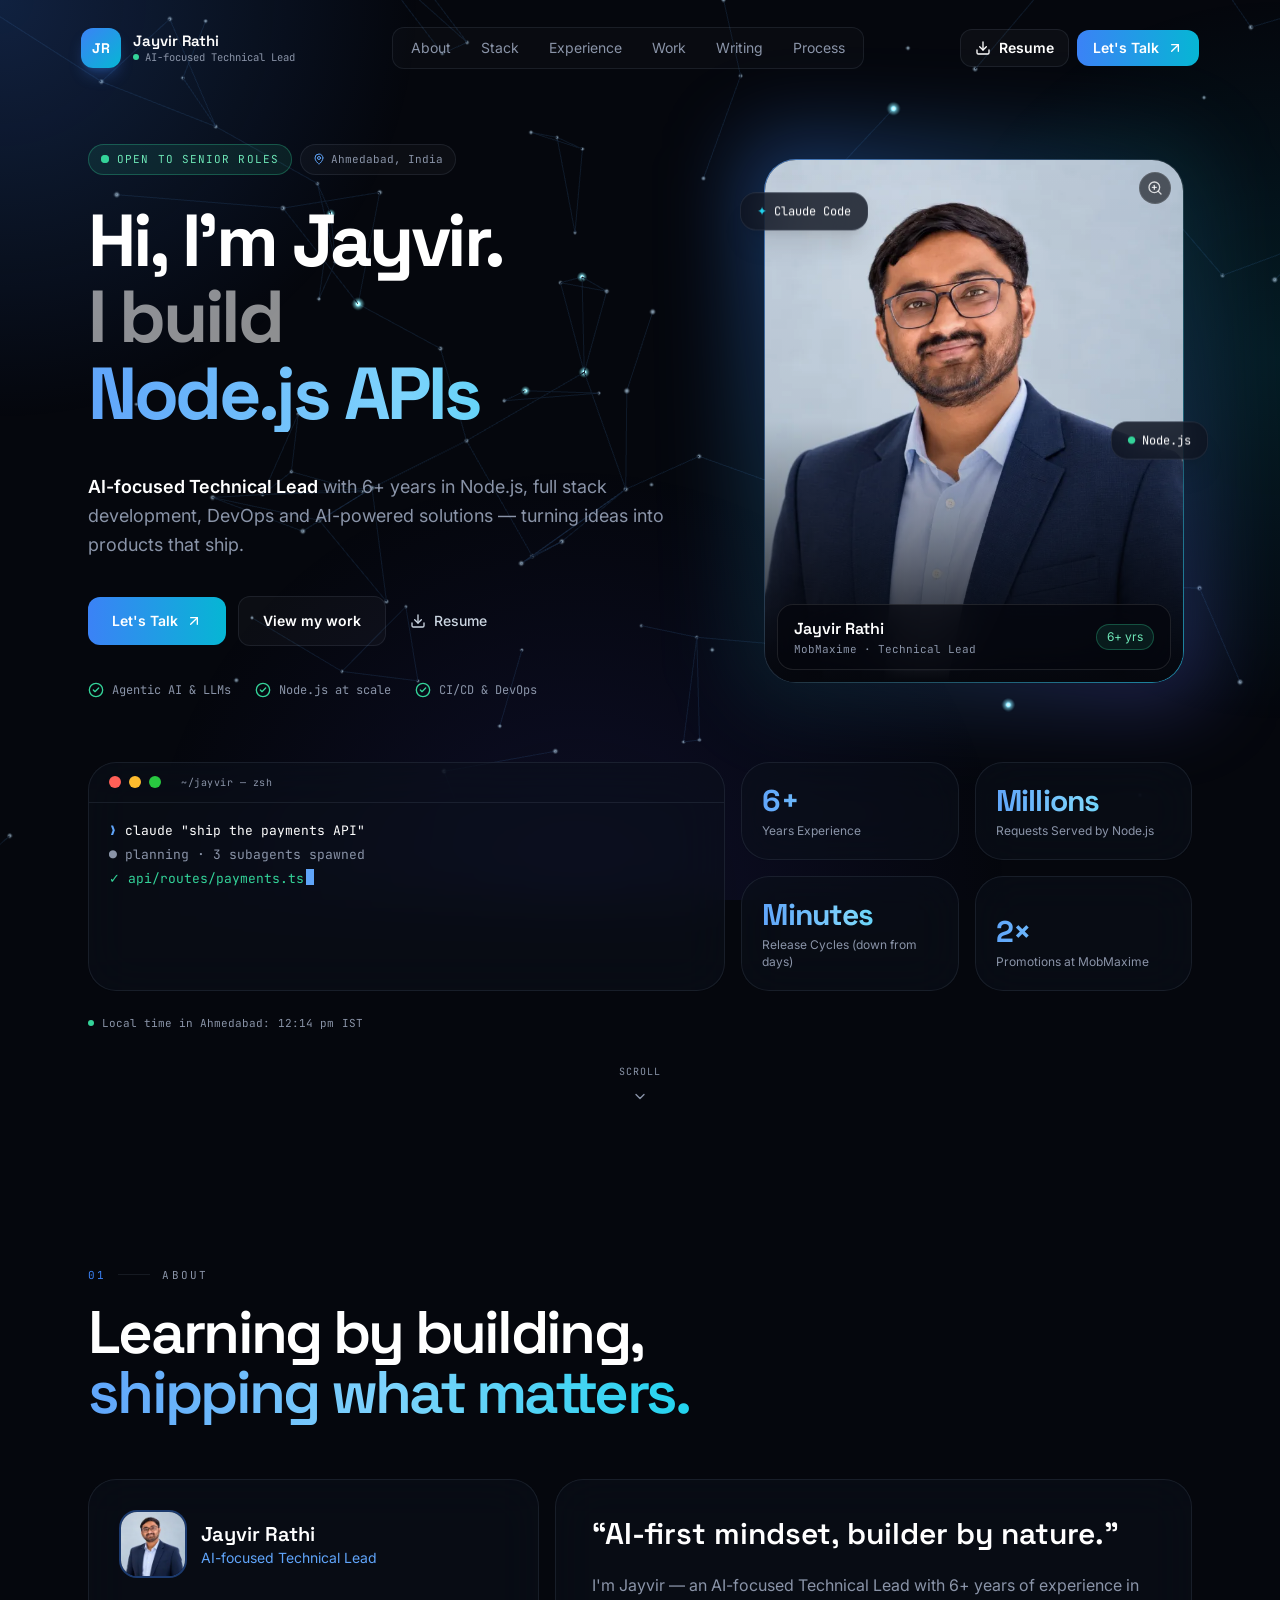
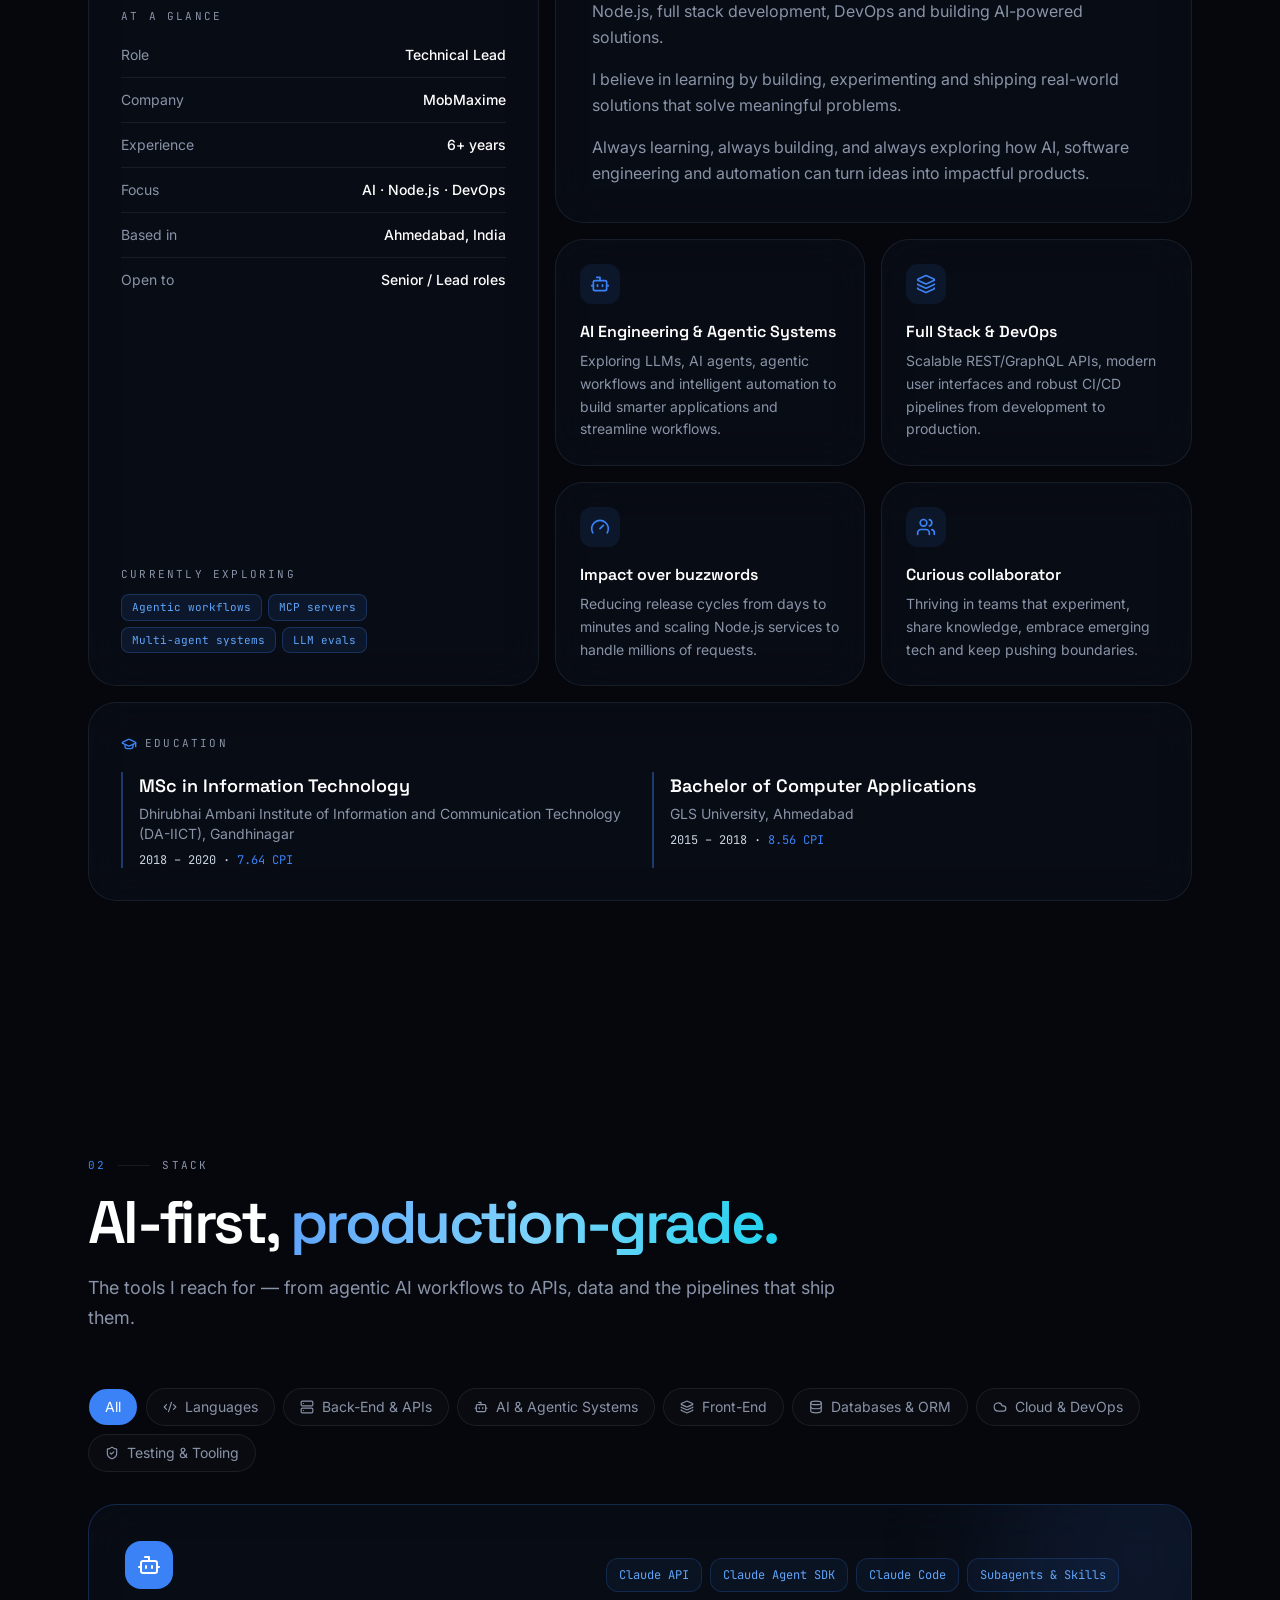
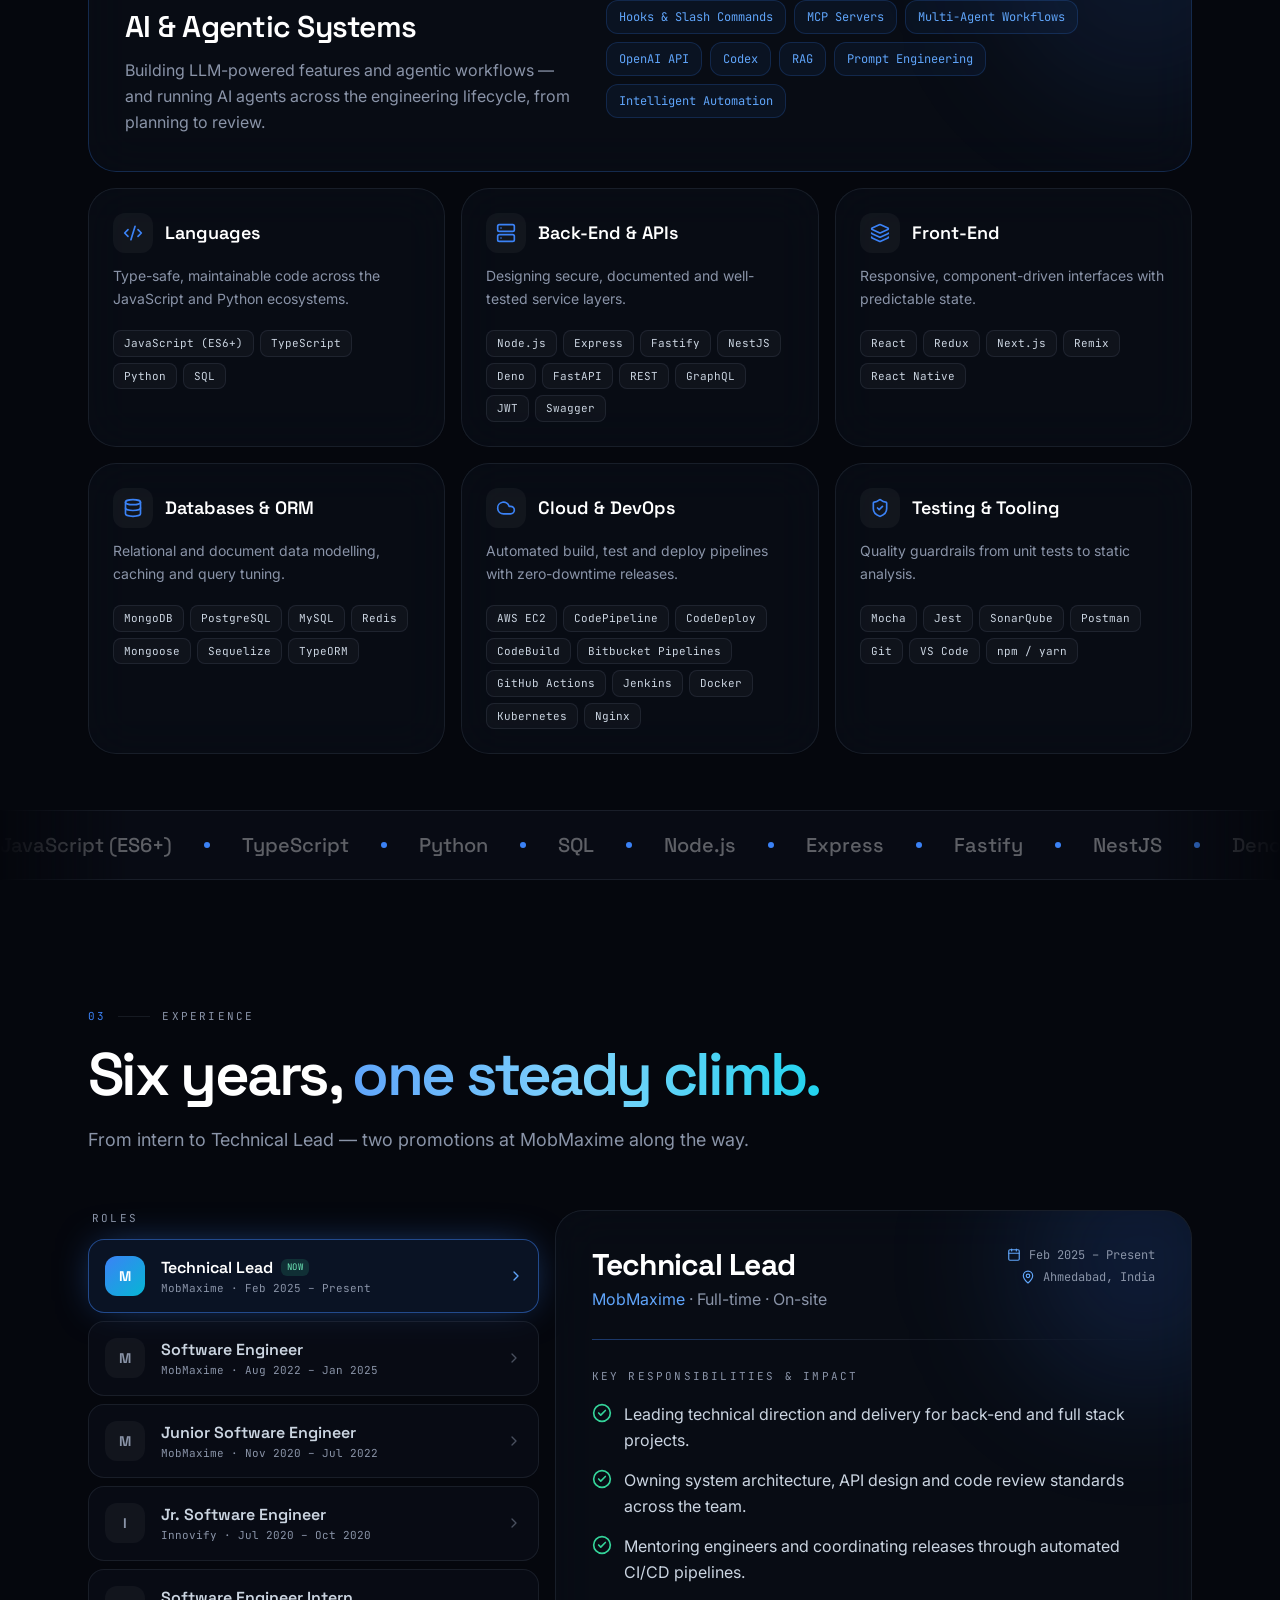
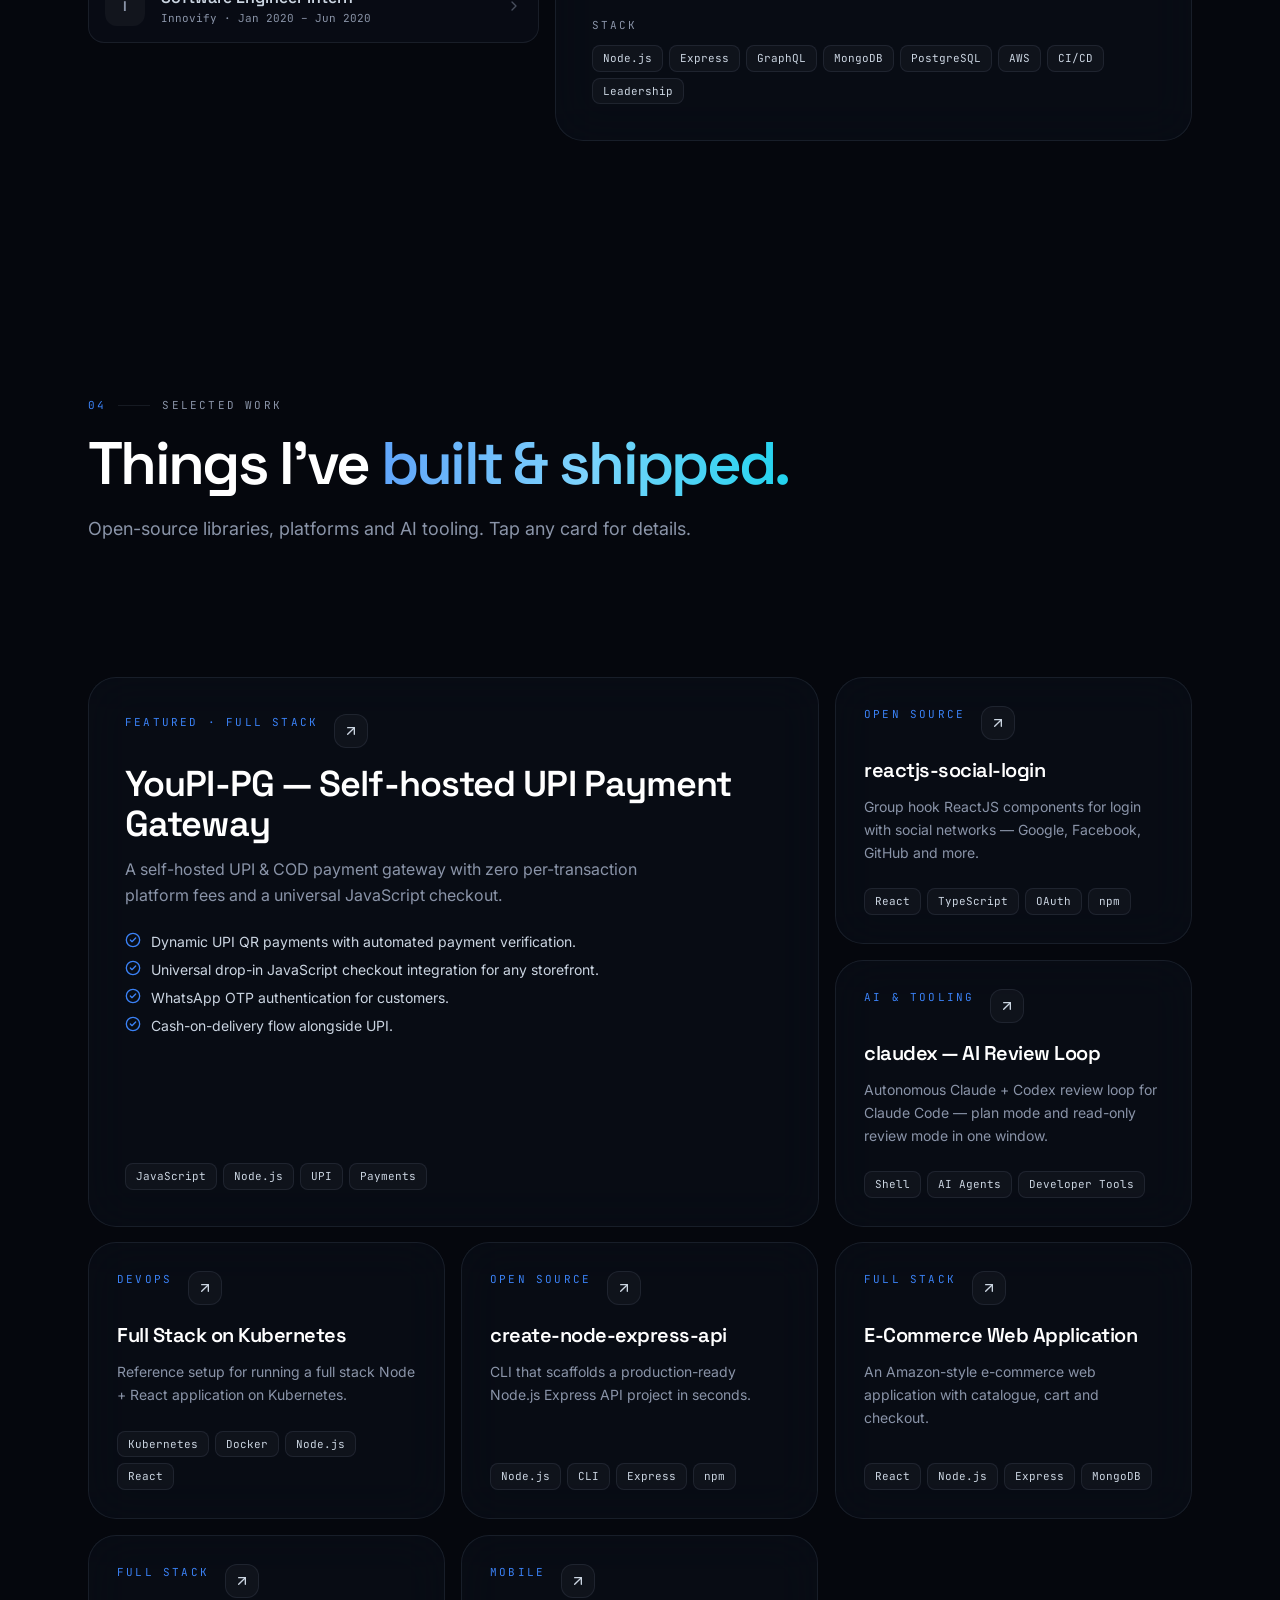
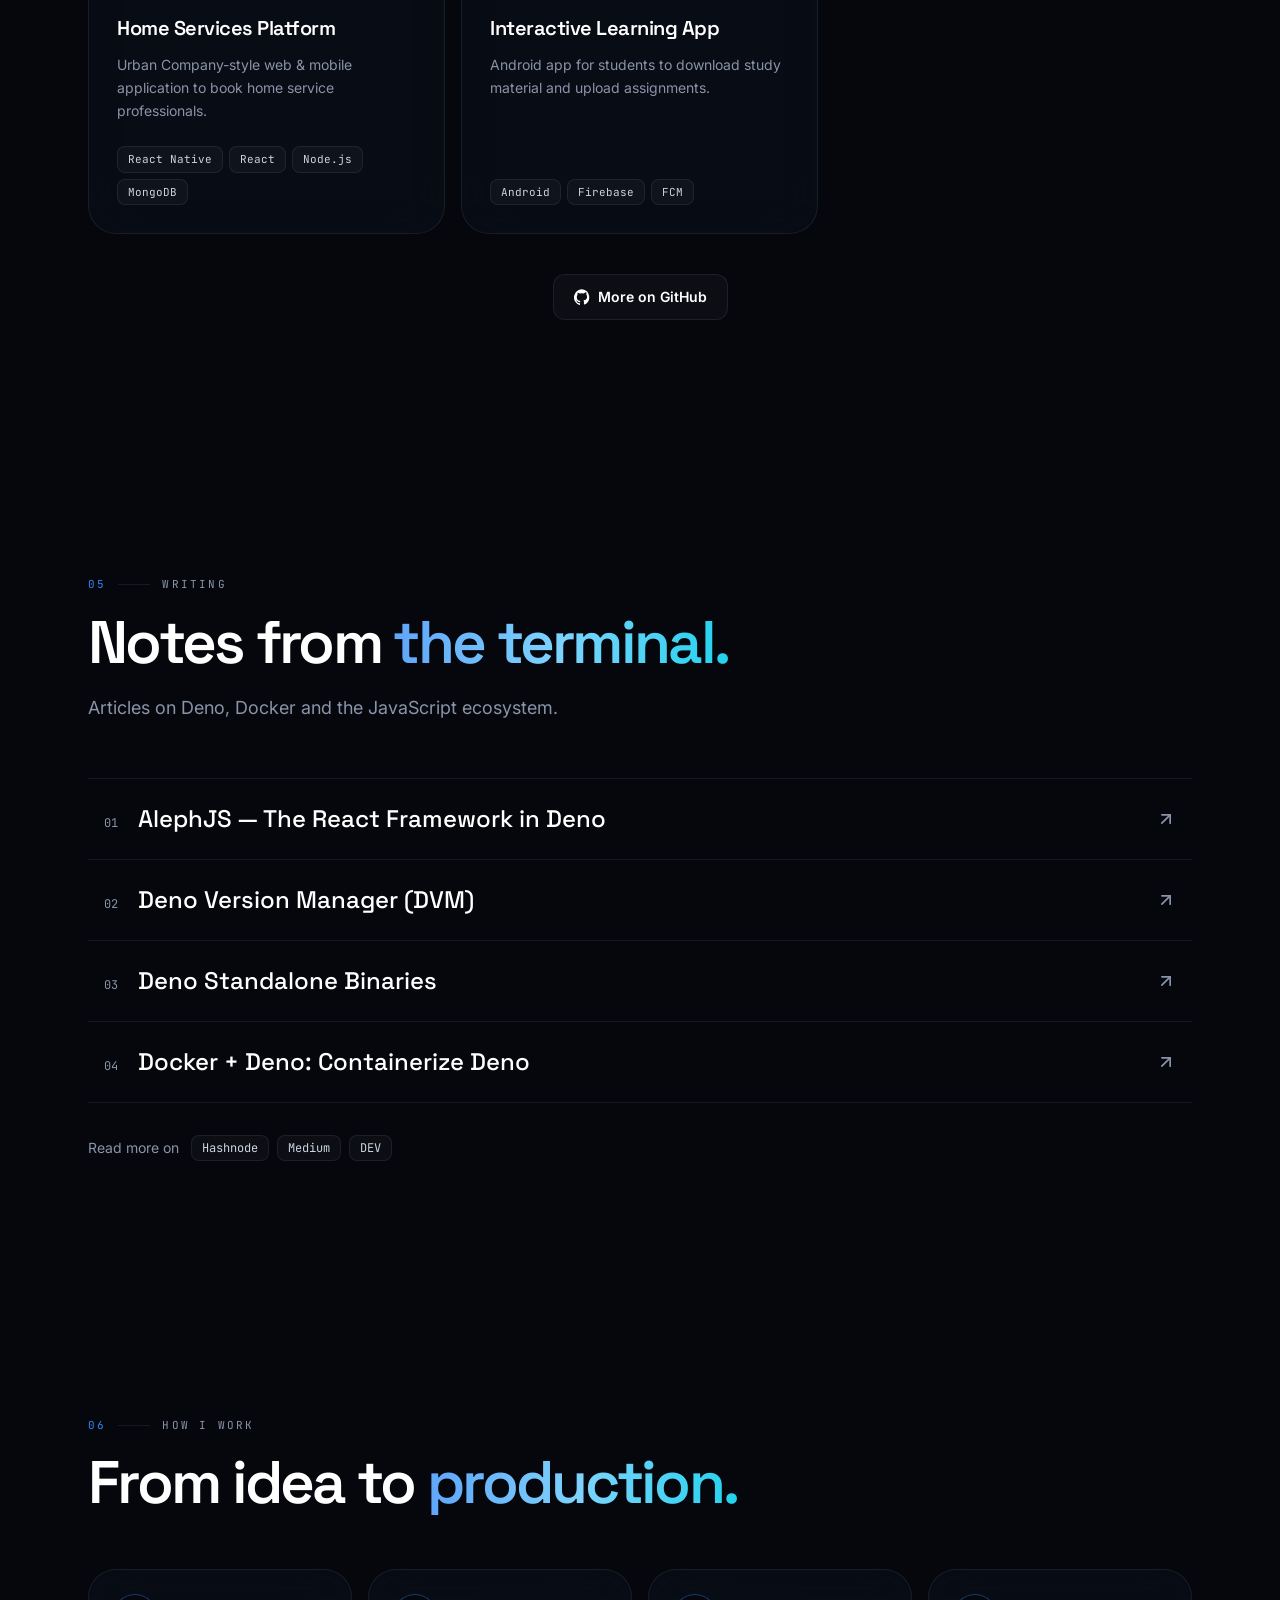
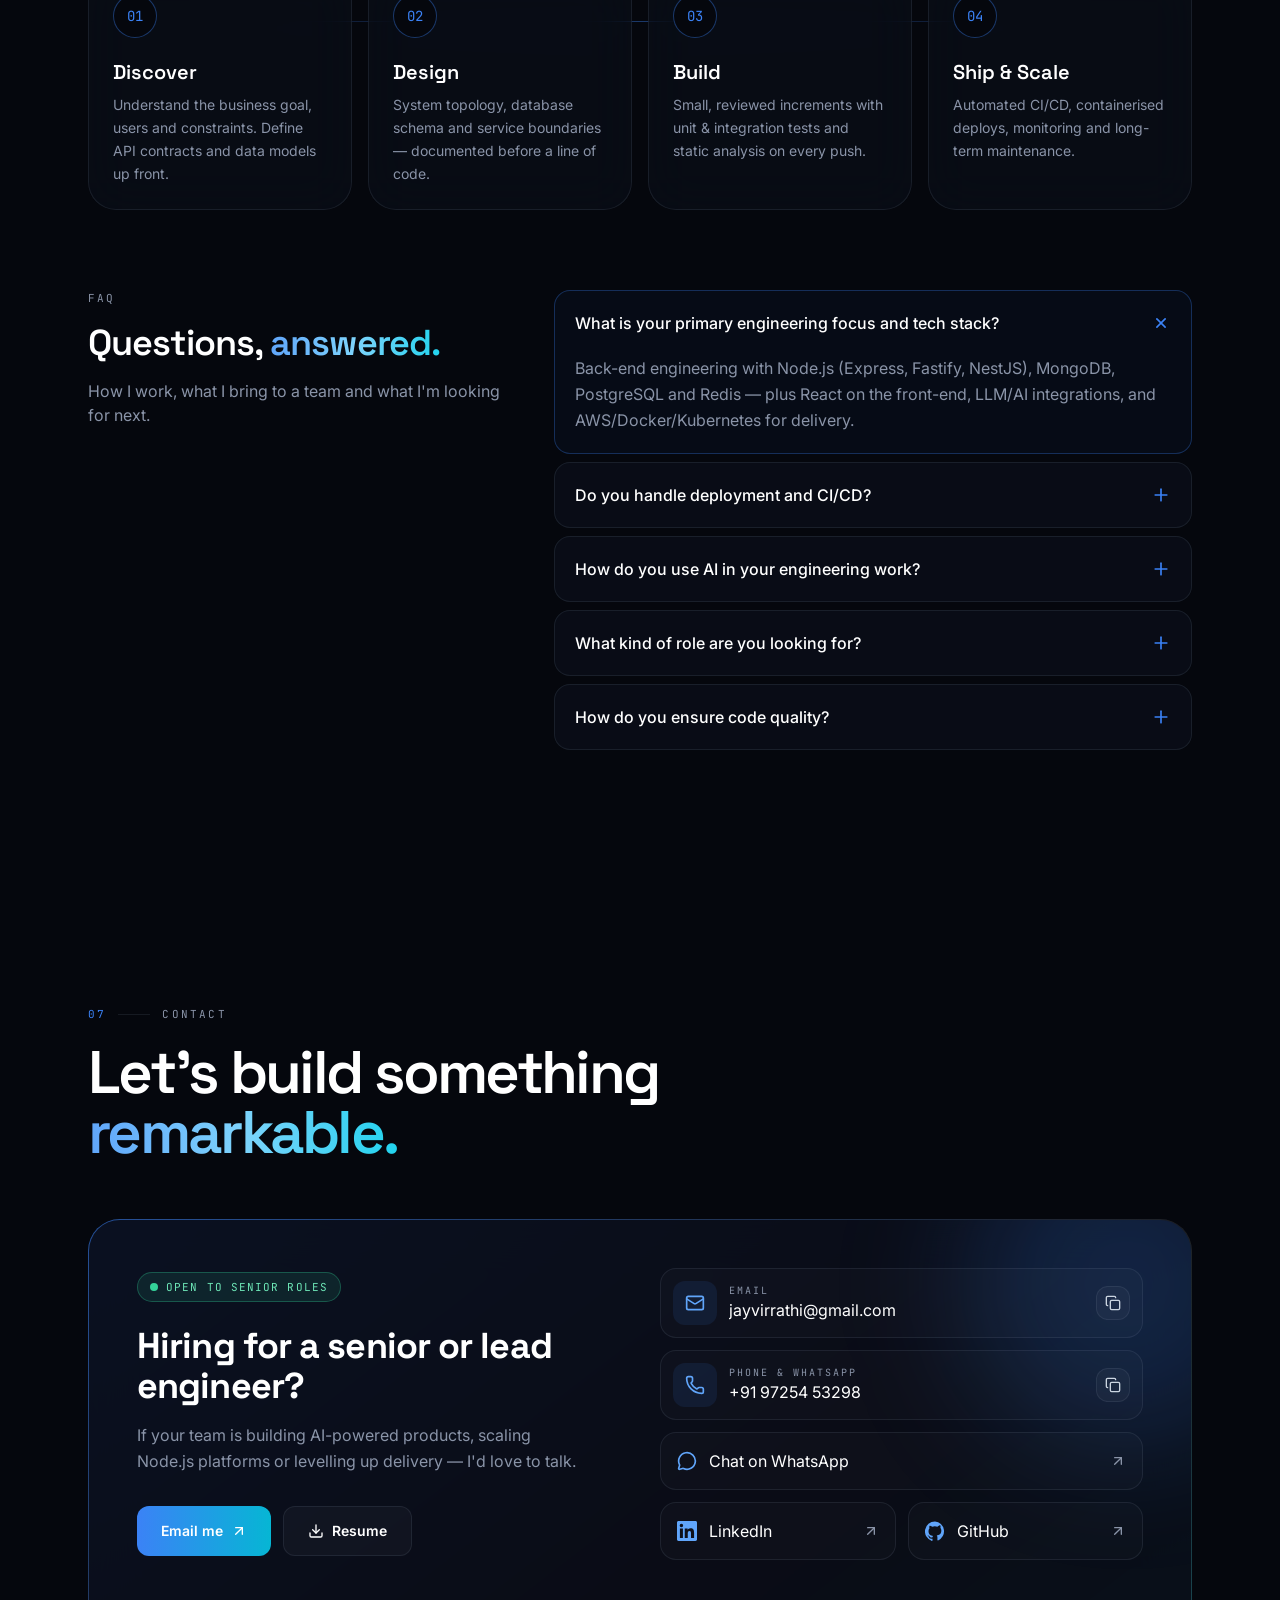
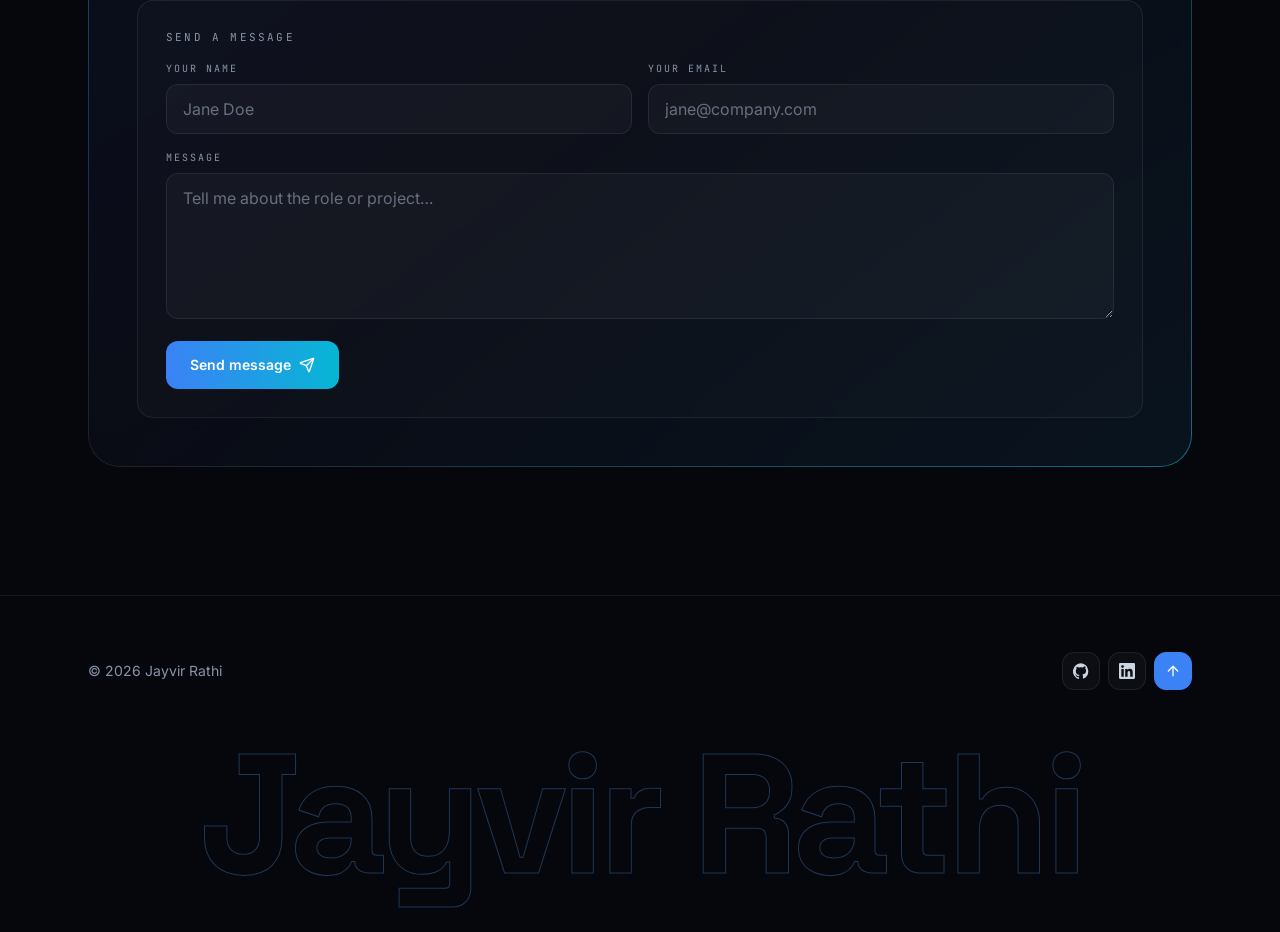
==== commit b4e93e63: "deploy: 4b49d898e9fcc504dcbc903414a7f3720b28fa86 Jayvirrathi/portfolio@4b49d898e9fcc504dcbc903414a7f" ====
--- a/index.html
+++ b/index.html
@@ -10,14 +10,42 @@
     <meta property="og:type" content="website" />
     <meta property="og:title" content="Jayvir Rathi — AI-focused Technical Lead" />
     <meta property="og:description" content="AI • Node.js • Full Stack • DevOps — 6+ years building scalable APIs, AI agents and cloud pipelines." />
+    <meta name="keywords" content="Jayvir Rathi, AI engineer, Technical Lead, Node.js, full stack developer, DevOps, agentic AI, React, Ahmedabad" />
+    <link rel="canonical" href="https://jayvirrathi.github.io/" />
+    <meta property="og:url" content="https://jayvirrathi.github.io/" />
+    <meta property="og:site_name" content="Jayvir Rathi" />
+    <meta property="og:image" content="https://jayvirrathi.github.io/profile.jpg" />
+    <meta name="twitter:card" content="summary_large_image" />
+    <meta name="twitter:title" content="Jayvir Rathi — AI-focused Technical Lead" />
+    <meta name="twitter:description" content="AI • Node.js • Full Stack • DevOps — 6+ years building scalable APIs, AI agents and cloud pipelines." />
+    <meta name="twitter:image" content="https://jayvirrathi.github.io/profile.jpg" />
+    <script type="application/ld+json">
+      {
+        "@context": "https://schema.org",
+        "@type": "Person",
+        "name": "Jayvir Rathi",
+        "jobTitle": "AI-focused Technical Lead",
+        "url": "https://jayvirrathi.github.io/",
+        "email": "mailto:jayvirrathi@gmail.com",
+        "image": "https://jayvirrathi.github.io/profile.jpg",
+        "address": { "@type": "PostalAddress", "addressLocality": "Ahmedabad", "addressRegion": "Gujarat", "addressCountry": "IN" },
+        "sameAs": [
+          "https://github.com/Jayvirrathi",
+          "https://www.linkedin.com/in/jayvirrathi",
+          "https://jayvirrathi.hashnode.dev/",
+          "https://medium.com/@jayvirrathi",
+          "https://dev.to/jayvirrathi/"
+        ]
+      }
+    </script>
     <meta name="theme-color" content="#05070d" />
     <link rel="preload" as="image" href="/profile.webp" type="image/webp" fetchpriority="high" />
     <link rel="preconnect" href="https://fonts.googleapis.com" />
     <link rel="preconnect" href="https://fonts.gstatic.com" crossorigin />
     <link rel="preload" as="style" href="https://fonts.googleapis.com/css2?family=Space+Grotesk:wght@500;600;700&family=Inter:wght@400;500;600&family=JetBrains+Mono:wght@400&display=swap" onload="this.onload=null;this.rel='stylesheet'" />
     <noscript><link rel="stylesheet" href="https://fonts.googleapis.com/css2?family=Space+Grotesk:wght@500;600;700&family=Inter:wght@400;500;600&family=JetBrains+Mono:wght@400&display=swap" /></noscript>
-    <script type="module" crossorigin src="/assets/index-BH16m6aN.js"></script>
-    <link rel="stylesheet" crossorigin href="/assets/index-BF_egB14.css">
+    <script type="module" crossorigin src="/assets/index-D_m5p3Al.js"></script>
+    <link rel="stylesheet" crossorigin href="/assets/index-CvfW1bta.css">
   </head>
   <body class="bg-ink font-sans text-soft antialiased selection:bg-brand selection:text-white">
     <div id="root"></div>
--- a/assets/index-CvfW1bta.css
+++ b/assets/index-CvfW1bta.css
@@ -0,0 +1 @@
+*,:before,:after,::backdrop{--tw-border-spacing-x:0;--tw-border-spacing-y:0;--tw-translate-x:0;--tw-translate-y:0;--tw-rotate:0;--tw-skew-x:0;--tw-skew-y:0;--tw-scale-x:1;--tw-scale-y:1;--tw-pan-x: ;--tw-pan-y: ;--tw-pinch-zoom: ;--tw-scroll-snap-strictness:proximity;--tw-gradient-from-position: ;--tw-gradient-via-position: ;--tw-gradient-to-position: ;--tw-ordinal: ;--tw-slashed-zero: ;--tw-numeric-figure: ;--tw-numeric-spacing: ;--tw-numeric-fraction: ;--tw-ring-inset: ;--tw-ring-offset-width:0px;--tw-ring-offset-color:#fff;--tw-ring-color:#3b82f680;--tw-ring-offset-shadow:0 0 #0000;--tw-ring-shadow:0 0 #0000;--tw-shadow:0 0 #0000;--tw-shadow-colored:0 0 #0000;--tw-blur: ;--tw-brightness: ;--tw-contrast: ;--tw-grayscale: ;--tw-hue-rotate: ;--tw-invert: ;--tw-saturate: ;--tw-sepia: ;--tw-drop-shadow: ;--tw-backdrop-blur: ;--tw-backdrop-brightness: ;--tw-backdrop-contrast: ;--tw-backdrop-grayscale: ;--tw-backdrop-hue-rotate: ;--tw-backdrop-invert: ;--tw-backdrop-opacity: ;--tw-backdrop-saturate: ;--tw-backdrop-sepia: ;--tw-contain-size: ;--tw-contain-layout: ;--tw-contain-paint: ;--tw-contain-style: }*,:before,:after{box-sizing:border-box;border:0 solid #e5e7eb}:before,:after{--tw-content:""}html,:host{-webkit-text-size-adjust:100%;tab-size:4;font-feature-settings:normal;font-variation-settings:normal;-webkit-tap-highlight-color:transparent;font-family:Inter,system-ui,sans-serif;line-height:1.5}body{line-height:inherit;margin:0}hr{height:0;color:inherit;border-top-width:1px}abbr:where([title]){-webkit-text-decoration:underline dotted;text-decoration:underline dotted}h1,h2,h3,h4,h5,h6{font-size:inherit;font-weight:inherit}a{color:inherit;-webkit-text-decoration:inherit;text-decoration:inherit}b,strong{font-weight:bolder}code,kbd,samp,pre{font-feature-settings:normal;font-variation-settings:normal;font-family:JetBrains Mono,monospace;font-size:1em}small{font-size:80%}sub,sup{vertical-align:baseline;font-size:75%;line-height:0;position:relative}sub{bottom:-.25em}sup{top:-.5em}table{text-indent:0;border-color:inherit;border-collapse:collapse}button,input,optgroup,select,textarea{font-feature-settings:inherit;font-variation-settings:inherit;font-family:inherit;font-size:100%;font-weight:inherit;line-height:inherit;letter-spacing:inherit;color:inherit;margin:0;padding:0}button,select{text-transform:none}button,input:where([type=button]),input:where([type=reset]),input:where([type=submit]){-webkit-appearance:button;background-color:#0000;background-image:none}:-moz-focusring{outline:auto}:-moz-ui-invalid{box-shadow:none}progress{vertical-align:baseline}::-webkit-inner-spin-button{height:auto}::-webkit-outer-spin-button{height:auto}[type=search]{-webkit-appearance:textfield;outline-offset:-2px}::-webkit-search-decoration{-webkit-appearance:none}::-webkit-file-upload-button{-webkit-appearance:button;font:inherit}summary{display:list-item}blockquote,dl,dd,h1,h2,h3,h4,h5,h6,hr,figure,p,pre{margin:0}fieldset{margin:0;padding:0}legend{padding:0}ol,ul,menu{margin:0;padding:0;list-style:none}dialog{padding:0}textarea{resize:vertical}input::-moz-placeholder{opacity:1;color:#9ca3af}textarea::-moz-placeholder{opacity:1;color:#9ca3af}input::placeholder,textarea::placeholder{opacity:1;color:#9ca3af}button,[role=button]{cursor:pointer}:disabled{cursor:default}img,svg,video,canvas,audio,iframe,embed,object{vertical-align:middle;display:block}img,video{max-width:100%;height:auto}[hidden]:where(:not([hidden=until-found])){display:none}.card{background-color:#0c111dcc;border-width:1px;border-color:#94a3b81f;border-radius:28px;position:relative;overflow:hidden}@media (width>=768px){.card{--tw-backdrop-blur:blur(24px);-webkit-backdrop-filter:var(--tw-backdrop-blur) var(--tw-backdrop-brightness) var(--tw-backdrop-contrast) var(--tw-backdrop-grayscale) var(--tw-backdrop-hue-rotate) var(--tw-backdrop-invert) var(--tw-backdrop-opacity) var(--tw-backdrop-saturate) var(--tw-backdrop-sepia);backdrop-filter:var(--tw-backdrop-blur) var(--tw-backdrop-brightness) var(--tw-backdrop-contrast) var(--tw-backdrop-grayscale) var(--tw-backdrop-hue-rotate) var(--tw-backdrop-invert) var(--tw-backdrop-opacity) var(--tw-backdrop-saturate) var(--tw-backdrop-sepia);background-color:#0c111d8c}}.card{background-image:radial-gradient(420px circle at var(--x,-999px) var(--y,-999px), #3b82f617, transparent 60%)}.card:after{content:"";border-radius:inherit;pointer-events:none;background:radial-gradient(300px circle at var(--x,-999px) var(--y,-999px), #3b82f68c, transparent 60%);-webkit-mask-composite:xor;padding:1px;position:absolute;inset:0;-webkit-mask-image:linear-gradient(#000 0 0),linear-gradient(#000 0 0);-webkit-mask-position:0 0,0 0;-webkit-mask-size:auto,auto;-webkit-mask-repeat:repeat,repeat;-webkit-mask-clip:content-box,border-box;-webkit-mask-origin:content-box,border-box;-webkit-mask-composite:xor;mask-composite:exclude;-webkit-mask-source-type:auto,auto;mask-mode:match-source,match-source}.section{width:100%;max-width:72rem;margin-left:auto;margin-right:auto;padding:5rem 1rem;position:relative}@media (width>=640px){.section{padding:6rem 1.5rem}}@media (width>=768px){.section{padding-top:8rem;padding-bottom:8rem}}.label{text-transform:uppercase;letter-spacing:.2em;--tw-text-opacity:1;color:rgb(138 148 168/var(--tw-text-opacity,1));font-family:JetBrains Mono,monospace;font-size:11px}.heading{letter-spacing:-.045em;--tw-text-opacity:1;color:rgb(255 255 255/var(--tw-text-opacity,1));font-family:Space Grotesk,Inter,sans-serif;font-size:2.25rem;font-weight:600;line-height:2.5rem}@media (width>=640px){.heading{font-size:3rem;line-height:1}}@media (width>=768px){.heading{font-size:3.75rem;line-height:1}}.gradient-text{background-image:linear-gradient(to right, var(--tw-gradient-stops));--tw-gradient-from:#60a5fa var(--tw-gradient-from-position);--tw-gradient-to:#22d3ee var(--tw-gradient-to-position);--tw-gradient-stops:var(--tw-gradient-from), #7dd3fc var(--tw-gradient-via-position), var(--tw-gradient-to);color:#0000;-webkit-background-clip:text;background-clip:text}.tag{--tw-text-opacity:1;color:rgb(203 213 225/var(--tw-text-opacity,1));background-color:#ffffff08;border-width:1px;border-color:#94a3b81f;border-radius:.5rem;padding:.25rem .625rem;font-family:JetBrains Mono,monospace;font-size:11px}.btn-primary{background-image:linear-gradient(to right, var(--tw-gradient-stops));--tw-gradient-from:#3b82f6 var(--tw-gradient-from-position);--tw-gradient-to:#06b6d4 var(--tw-gradient-to-position);--tw-gradient-stops:var(--tw-gradient-from), var(--tw-gradient-to);--tw-text-opacity:1;color:rgb(255 255 255/var(--tw-text-opacity,1));border-radius:.75rem;align-items:center;gap:.5rem;padding:.75rem 1.25rem;font-size:.875rem;font-weight:600;line-height:1.25rem;transition-property:color,background-color,border-color,text-decoration-color,fill,stroke,opacity,box-shadow,transform,filter,-webkit-backdrop-filter,backdrop-filter;transition-duration:.3s;transition-timing-function:cubic-bezier(.4,0,.2,1);display:inline-flex}.btn-primary:hover{--tw-translate-y:-.125rem;transform:translate(var(--tw-translate-x), var(--tw-translate-y)) rotate(var(--tw-rotate)) skewX(var(--tw-skew-x)) skewY(var(--tw-skew-y)) scaleX(var(--tw-scale-x)) scaleY(var(--tw-scale-y));--tw-shadow:0 10px 40px -10px #3b82f6b3;--tw-shadow-colored:0 10px 40px -10px var(--tw-shadow-color);box-shadow:var(--tw-ring-offset-shadow,0 0 #0000), var(--tw-ring-shadow,0 0 #0000), var(--tw-shadow)}.btn-outline{--tw-text-opacity:1;color:rgb(255 255 255/var(--tw-text-opacity,1));background-color:#ffffff08;border-width:1px;border-color:#94a3b81f;border-radius:.75rem;align-items:center;gap:.5rem;padding:.75rem 1.25rem;font-size:.875rem;font-weight:600;line-height:1.25rem;transition-property:color,background-color,border-color,text-decoration-color,fill,stroke,opacity,box-shadow,transform,filter,-webkit-backdrop-filter,backdrop-filter;transition-duration:.3s;transition-timing-function:cubic-bezier(.4,0,.2,1);display:inline-flex}.btn-outline:hover{--tw-text-opacity:1;color:rgb(59 130 246/var(--tw-text-opacity,1));border-color:#3b82f680}.icon-btn{--tw-text-opacity:1;color:rgb(203 213 225/var(--tw-text-opacity,1));background-color:#ffffff08;border-width:1px;border-color:#94a3b81f;border-radius:.75rem;justify-content:center;align-items:center;padding:.625rem;transition-property:color,background-color,border-color,text-decoration-color,fill,stroke,opacity,box-shadow,transform,filter,-webkit-backdrop-filter,backdrop-filter;transition-duration:.15s;transition-timing-function:cubic-bezier(.4,0,.2,1);display:inline-flex}.icon-btn:hover{--tw-text-opacity:1;color:rgb(59 130 246/var(--tw-text-opacity,1));border-color:#3b82f680}.sr-only{clip:rect(0, 0, 0, 0);white-space:nowrap;border-width:0;width:1px;height:1px;margin:-1px;padding:0;position:absolute;overflow:hidden}.pointer-events-none{pointer-events:none}.visible{visibility:visible}.static{position:static}.fixed{position:fixed}.absolute{position:absolute}.relative{position:relative}.-inset-6{inset:-1.5rem}.inset-0{inset:0}.inset-x-0{left:0;right:0}.inset-x-3{left:.75rem;right:.75rem}.-left-2{left:-.5rem}.-right-2{right:-.5rem}.-right-20{right:-5rem}.-right-24{right:-6rem}.-top-20{top:-5rem}.-top-24{top:-6rem}.bottom-3{bottom:.75rem}.bottom-5{bottom:1.25rem}.left-0{left:0}.right-0{right:0}.right-3{right:.75rem}.right-4{right:1rem}.right-5{right:1.25rem}.top-0{top:0}.top-1\/2{top:50%}.top-10{top:2.5rem}.top-3{top:.75rem}.top-4{top:1rem}.top-\[52px\]{top:52px}.isolate{isolation:isolate}.-z-10{z-index:-10}.-z-20{z-index:-20}.z-10{z-index:10}.z-40{z-index:40}.z-50{z-index:50}.z-\[70\]{z-index:70}.z-\[80\]{z-index:80}.-mx-4{margin-left:-1rem;margin-right:-1rem}.mx-auto{margin-left:auto;margin-right:auto}.my-7{margin-top:1.75rem;margin-bottom:1.75rem}.mb-10{margin-bottom:2.5rem}.mb-2{margin-bottom:.5rem}.mb-3{margin-bottom:.75rem}.mb-4{margin-bottom:1rem}.mb-5{margin-bottom:1.25rem}.mb-8{margin-bottom:2rem}.ml-0\.5{margin-left:.125rem}.ml-3{margin-left:.75rem}.mr-1{margin-right:.25rem}.mt-0\.5{margin-top:.125rem}.mt-1{margin-top:.25rem}.mt-1\.5{margin-top:.375rem}.mt-10{margin-top:2.5rem}.mt-16{margin-top:4rem}.mt-2{margin-top:.5rem}.mt-20{margin-top:5rem}.mt-3{margin-top:.75rem}.mt-4{margin-top:1rem}.mt-5{margin-top:1.25rem}.mt-6{margin-top:1.5rem}.mt-7{margin-top:1.75rem}.mt-8{margin-top:2rem}.mt-9{margin-top:2.25rem}.mt-auto{margin-top:auto}.block{display:block}.inline-block{display:inline-block}.flex{display:flex}.inline-flex{display:inline-flex}.grid{display:grid}.hidden{display:none}.aspect-\[4\/5\]{aspect-ratio:4/5}.h-1\.5{height:.375rem}.h-10{height:2.5rem}.h-11{height:2.75rem}.h-12{height:3rem}.h-14{height:3.5rem}.h-16{height:4rem}.h-2{height:.5rem}.h-3{height:.75rem}.h-3\.5{height:.875rem}.h-4{height:1rem}.h-5{height:1.25rem}.h-6{height:1.5rem}.h-64{height:16rem}.h-7{height:1.75rem}.h-72{height:18rem}.h-8{height:2rem}.h-80{height:20rem}.h-\[1\.2em\]{height:1.2em}.h-\[178px\]{height:178px}.h-full{height:100%}.h-px{height:1px}.max-h-\[85vh\]{max-height:85vh}.max-h-\[88vh\]{max-height:88vh}.min-h-screen{min-height:100vh}.w-1\.5{width:.375rem}.w-10{width:2.5rem}.w-11{width:2.75rem}.w-12{width:3rem}.w-14{width:3.5rem}.w-16{width:4rem}.w-2{width:.5rem}.w-3{width:.75rem}.w-3\.5{width:.875rem}.w-4{width:1rem}.w-5{width:1.25rem}.w-6{width:1.5rem}.w-64{width:16rem}.w-7{width:1.75rem}.w-72{width:18rem}.w-8{width:2rem}.w-80{width:20rem}.w-\[78\%\]{width:78%}.w-full{width:100%}.w-max{width:max-content}.min-w-0{min-width:0}.max-w-2xl{max-width:42rem}.max-w-3xl{max-width:48rem}.max-w-6xl{max-width:72rem}.max-w-\[300px\]{max-width:300px}.max-w-\[340px\]{max-width:340px}.max-w-\[92vw\]{max-width:92vw}.max-w-md{max-width:28rem}.max-w-xl{max-width:36rem}.flex-1{flex:1}.shrink-0{flex-shrink:0}.translate-x-0\.5{--tw-translate-x:.125rem;transform:translate(var(--tw-translate-x), var(--tw-translate-y)) rotate(var(--tw-rotate)) skewX(var(--tw-skew-x)) skewY(var(--tw-skew-y)) scaleX(var(--tw-scale-x)) scaleY(var(--tw-scale-y))}.translate-y-0\.5{--tw-translate-y:.125rem;transform:translate(var(--tw-translate-x), var(--tw-translate-y)) rotate(var(--tw-rotate)) skewX(var(--tw-skew-x)) skewY(var(--tw-skew-y)) scaleX(var(--tw-scale-x)) scaleY(var(--tw-scale-y))}.-rotate-90{--tw-rotate:-90deg;transform:translate(var(--tw-translate-x), var(--tw-translate-y)) rotate(var(--tw-rotate)) skewX(var(--tw-skew-x)) skewY(var(--tw-skew-y)) scaleX(var(--tw-scale-x)) scaleY(var(--tw-scale-y))}.rotate-45{--tw-rotate:45deg;transform:translate(var(--tw-translate-x), var(--tw-translate-y)) rotate(var(--tw-rotate)) skewX(var(--tw-skew-x)) skewY(var(--tw-skew-y)) scaleX(var(--tw-scale-x)) scaleY(var(--tw-scale-y))}.transform{transform:translate(var(--tw-translate-x), var(--tw-translate-y)) rotate(var(--tw-rotate)) skewX(var(--tw-skew-x)) skewY(var(--tw-skew-y)) scaleX(var(--tw-scale-x)) scaleY(var(--tw-scale-y))}@keyframes ping{75%,to{opacity:0;transform:scale(2)}}.animate-ping{animation:1s cubic-bezier(0,0,.2,1) infinite ping}.cursor-zoom-in{cursor:zoom-in}.select-none{-webkit-user-select:none;user-select:none}.resize-y{resize:vertical}.snap-x{scroll-snap-type:x var(--tw-scroll-snap-strictness)}.snap-mandatory{--tw-scroll-snap-strictness:mandatory}.snap-start{scroll-snap-align:start}.grid-cols-2{grid-template-columns:repeat(2,minmax(0,1fr))}.flex-col{flex-direction:column}.flex-wrap{flex-wrap:wrap}.place-items-center{place-items:center}.items-start{align-items:flex-start}.items-end{align-items:flex-end}.items-center{align-items:center}.items-baseline{align-items:baseline}.justify-end{justify-content:flex-end}.justify-center{justify-content:center}.justify-between{justify-content:space-between}.gap-0\.5{gap:.125rem}.gap-1{gap:.25rem}.gap-1\.5{gap:.375rem}.gap-10{gap:2.5rem}.gap-12{gap:3rem}.gap-2{gap:.5rem}.gap-2\.5{gap:.625rem}.gap-3{gap:.75rem}.gap-4{gap:1rem}.gap-5{gap:1.25rem}.gap-6{gap:1.5rem}.gap-8{gap:2rem}.gap-x-6{-moz-column-gap:1.5rem;column-gap:1.5rem}.gap-y-2{row-gap:.5rem}.space-y-1\.5>:not([hidden])~:not([hidden]){--tw-space-y-reverse:0;margin-top:calc(.375rem * calc(1 - var(--tw-space-y-reverse)));margin-bottom:calc(.375rem * var(--tw-space-y-reverse))}.space-y-2>:not([hidden])~:not([hidden]){--tw-space-y-reverse:0;margin-top:calc(.5rem * calc(1 - var(--tw-space-y-reverse)));margin-bottom:calc(.5rem * var(--tw-space-y-reverse))}.space-y-3>:not([hidden])~:not([hidden]){--tw-space-y-reverse:0;margin-top:calc(.75rem * calc(1 - var(--tw-space-y-reverse)));margin-bottom:calc(.75rem * var(--tw-space-y-reverse))}.space-y-3\.5>:not([hidden])~:not([hidden]){--tw-space-y-reverse:0;margin-top:calc(.875rem * calc(1 - var(--tw-space-y-reverse)));margin-bottom:calc(.875rem * var(--tw-space-y-reverse))}.space-y-4>:not([hidden])~:not([hidden]){--tw-space-y-reverse:0;margin-top:calc(1rem * calc(1 - var(--tw-space-y-reverse)));margin-bottom:calc(1rem * var(--tw-space-y-reverse))}.divide-y>:not([hidden])~:not([hidden]){--tw-divide-y-reverse:0;border-top-width:calc(1px * calc(1 - var(--tw-divide-y-reverse)));border-bottom-width:calc(1px * var(--tw-divide-y-reverse))}.divide-line>:not([hidden])~:not([hidden]){border-color:#94a3b81f}.overflow-hidden{overflow:hidden}.overflow-x-auto{overflow-x:auto}.overflow-y-auto{overflow-y:auto}.overflow-x-hidden{overflow-x:hidden}.scroll-smooth{scroll-behavior:smooth}.truncate{text-overflow:ellipsis;white-space:nowrap;overflow:hidden}.whitespace-nowrap{white-space:nowrap}.\!rounded-xl{border-radius:.75rem!important}.rounded-2xl{border-radius:1rem}.rounded-3xl{border-radius:1.5rem}.rounded-\[28px\]{border-radius:28px}.rounded-\[31px\]{border-radius:31px}.rounded-\[32px\]{border-radius:32px}.rounded-\[40px\]{border-radius:40px}.rounded-full{border-radius:9999px}.rounded-lg{border-radius:.5rem}.rounded-md{border-radius:.375rem}.rounded-xl{border-radius:.75rem}.border{border-width:1px}.border-y{border-top-width:1px;border-bottom-width:1px}.border-b{border-bottom-width:1px}.border-l-2{border-left-width:2px}.border-t{border-top-width:1px}.\!border-brand{--tw-border-opacity:1!important;border-color:rgb(59 130 246/var(--tw-border-opacity,1))!important}.border-brand\/20{border-color:#3b82f633}.border-brand\/25{border-color:#3b82f640}.border-brand\/30{border-color:#3b82f64d}.border-brand\/40{border-color:#3b82f666}.border-brand\/50{border-color:#3b82f680}.border-emerald-400\/30{border-color:#34d3994d}.border-line{border-color:#94a3b81f}.border-transparent{border-color:#0000}.border-white\/10{border-color:#ffffff1a}.\!bg-brand{--tw-bg-opacity:1!important;background-color:rgb(59 130 246/var(--tw-bg-opacity,1))!important}.\!bg-ink\/70{background-color:#05070db3!important}.bg-\[\#28c840\]{--tw-bg-opacity:1;background-color:rgb(40 200 64/var(--tw-bg-opacity,1))}.bg-\[\#febc2e\]{--tw-bg-opacity:1;background-color:rgb(254 188 46/var(--tw-bg-opacity,1))}.bg-\[\#ff5f57\]{--tw-bg-opacity:1;background-color:rgb(255 95 87/var(--tw-bg-opacity,1))}.bg-black\/70{background-color:#000000b3}.bg-black\/80{background-color:#000c}.bg-brand{--tw-bg-opacity:1;background-color:rgb(59 130 246/var(--tw-bg-opacity,1))}.bg-brand-soft{--tw-bg-opacity:1;background-color:rgb(96 165 250/var(--tw-bg-opacity,1))}.bg-brand\/10{background-color:#3b82f61a}.bg-brand\/15{background-color:#3b82f626}.bg-brand\/20{background-color:#3b82f633}.bg-brand\/\[0\.04\]{background-color:#3b82f60a}.bg-brand\/\[0\.06\]{background-color:#3b82f60f}.bg-emerald-400{--tw-bg-opacity:1;background-color:rgb(52 211 153/var(--tw-bg-opacity,1))}.bg-emerald-400\/10{background-color:#34d3991a}.bg-emerald-400\/15{background-color:#34d39926}.bg-ink{--tw-bg-opacity:1;background-color:rgb(5 7 13/var(--tw-bg-opacity,1))}.bg-ink-800\/50{background-color:#0c111d80}.bg-ink-800\/60{background-color:#0c111d99}.bg-ink-800\/80{background-color:#0c111dcc}.bg-ink-900{--tw-bg-opacity:1;background-color:rgb(8 11 20/var(--tw-bg-opacity,1))}.bg-ink-900\/90{background-color:#080b14e6}.bg-ink\/60{background-color:#05070d99}.bg-ink\/70{background-color:#05070db3}.bg-ink\/95{background-color:#05070df2}.bg-line{background-color:#94a3b81f}.bg-white\/10{background-color:#ffffff1a}.bg-white\/\[0\.02\]{background-color:#ffffff05}.bg-white\/\[0\.03\]{background-color:#ffffff08}.bg-white\/\[0\.04\]{background-color:#ffffff0a}.bg-gradient-to-br{background-image:linear-gradient(to bottom right, var(--tw-gradient-stops))}.bg-gradient-to-r{background-image:linear-gradient(to right, var(--tw-gradient-stops))}.bg-gradient-to-t{background-image:linear-gradient(to top, var(--tw-gradient-stops))}.from-brand{--tw-gradient-from:#3b82f6 var(--tw-gradient-from-position);--tw-gradient-to:#3b82f600 var(--tw-gradient-to-position);--tw-gradient-stops:var(--tw-gradient-from), var(--tw-gradient-to)}.from-brand-soft\/70{--tw-gradient-from:#60a5fab3 var(--tw-gradient-from-position);--tw-gradient-to:#60a5fa00 var(--tw-gradient-to-position);--tw-gradient-stops:var(--tw-gradient-from), var(--tw-gradient-to)}.from-brand\/0{--tw-gradient-from:#3b82f600 var(--tw-gradient-from-position);--tw-gradient-to:#3b82f600 var(--tw-gradient-to-position);--tw-gradient-stops:var(--tw-gradient-from), var(--tw-gradient-to)}.from-brand\/40{--tw-gradient-from:#3b82f666 var(--tw-gradient-from-position);--tw-gradient-to:#3b82f600 var(--tw-gradient-to-position);--tw-gradient-stops:var(--tw-gradient-from), var(--tw-gradient-to)}.from-brand\/60{--tw-gradient-from:#3b82f699 var(--tw-gradient-from-position);--tw-gradient-to:#3b82f600 var(--tw-gradient-to-position);--tw-gradient-stops:var(--tw-gradient-from), var(--tw-gradient-to)}.from-ink{--tw-gradient-from:#05070d var(--tw-gradient-from-position);--tw-gradient-to:#05070d00 var(--tw-gradient-to-position);--tw-gradient-stops:var(--tw-gradient-from), var(--tw-gradient-to)}.via-brand\/40{--tw-gradient-to:#3b82f600 var(--tw-gradient-to-position);--tw-gradient-stops:var(--tw-gradient-from), #3b82f666 var(--tw-gradient-via-position), var(--tw-gradient-to)}.via-cyan-400\/10{--tw-gradient-to:#22d3ee00 var(--tw-gradient-to-position);--tw-gradient-stops:var(--tw-gradient-from), #22d3ee1a var(--tw-gradient-via-position), var(--tw-gradient-to)}.via-ink\/5{--tw-gradient-to:#05070d00 var(--tw-gradient-to-position);--tw-gradient-stops:var(--tw-gradient-from), #05070d0d var(--tw-gradient-via-position), var(--tw-gradient-to)}.via-line{--tw-gradient-to:#94a3b800 var(--tw-gradient-to-position);--tw-gradient-stops:var(--tw-gradient-from), #94a3b81f var(--tw-gradient-via-position), var(--tw-gradient-to)}.via-white\/10{--tw-gradient-to:#fff0 var(--tw-gradient-to-position);--tw-gradient-stops:var(--tw-gradient-from), #ffffff1a var(--tw-gradient-via-position), var(--tw-gradient-to)}.to-aqua\/50{--tw-gradient-to:#22d3ee80 var(--tw-gradient-to-position)}.to-aqua\/60{--tw-gradient-to:#22d3ee99 var(--tw-gradient-to-position)}.to-brand\/0{--tw-gradient-to:#3b82f600 var(--tw-gradient-to-position)}.to-cyan-500{--tw-gradient-to:#06b6d4 var(--tw-gradient-to-position)}.to-indigo-500\/30{--tw-gradient-to:#6366f14d var(--tw-gradient-to-position)}.to-transparent{--tw-gradient-to:transparent var(--tw-gradient-to-position)}.object-contain{-o-object-fit:contain;object-fit:contain}.object-cover{-o-object-fit:cover;object-fit:cover}.object-top{-o-object-position:top;object-position:top}.\!p-2{padding:.5rem!important}.p-1{padding:.25rem}.p-2{padding:.5rem}.p-3{padding:.75rem}.p-3\.5{padding:.875rem}.p-4{padding:1rem}.p-5{padding:1.25rem}.p-6{padding:1.5rem}.p-7{padding:1.75rem}.p-px{padding:1px}.\!px-3\.5{padding-left:.875rem!important;padding-right:.875rem!important}.\!px-4{padding-left:1rem!important;padding-right:1rem!important}.\!px-6{padding-left:1.5rem!important;padding-right:1.5rem!important}.\!py-2{padding-top:.5rem!important;padding-bottom:.5rem!important}.\!py-2\.5{padding-top:.625rem!important;padding-bottom:.625rem!important}.\!py-3\.5{padding-top:.875rem!important;padding-bottom:.875rem!important}.px-1{padding-left:.25rem;padding-right:.25rem}.px-1\.5{padding-left:.375rem;padding-right:.375rem}.px-2\.5{padding-left:.625rem;padding-right:.625rem}.px-3{padding-left:.75rem;padding-right:.75rem}.px-3\.5{padding-left:.875rem;padding-right:.875rem}.px-4{padding-left:1rem;padding-right:1rem}.px-5{padding-left:1.25rem;padding-right:1.25rem}.py-0\.5{padding-top:.125rem;padding-bottom:.125rem}.py-1{padding-top:.25rem;padding-bottom:.25rem}.py-1\.5{padding-top:.375rem;padding-bottom:.375rem}.py-2{padding-top:.5rem;padding-bottom:.5rem}.py-2\.5{padding-top:.625rem;padding-bottom:.625rem}.py-3{padding-top:.75rem;padding-bottom:.75rem}.py-4{padding-top:1rem;padding-bottom:1rem}.py-5{padding-top:1.25rem;padding-bottom:1.25rem}.py-6{padding-top:1.5rem;padding-bottom:1.5rem}.\!pb-14{padding-bottom:3.5rem!important}.pb-10{padding-bottom:2.5rem}.pb-2{padding-bottom:.5rem}.pb-5{padding-bottom:1.25rem}.pb-8{padding-bottom:2rem}.pl-4{padding-left:1rem}.pr-10{padding-right:2.5rem}.pt-14{padding-top:3.5rem}.pt-32{padding-top:8rem}.pt-4{padding-top:1rem}.pt-6{padding-top:1.5rem}.text-left{text-align:left}.text-center{text-align:center}.text-right{text-align:right}.font-display{font-family:Space Grotesk,Inter,sans-serif}.font-mono{font-family:JetBrains Mono,monospace}.font-sans{font-family:Inter,system-ui,sans-serif}.\!text-\[10px\]{font-size:10px!important}.\!text-xs{font-size:.75rem!important;line-height:1rem!important}.text-2xl{font-size:1.5rem;line-height:2rem}.text-3xl{font-size:1.875rem;line-height:2.25rem}.text-\[10\.5px\]{font-size:10.5px}.text-\[10px\]{font-size:10px}.text-\[11px\]{font-size:11px}.text-\[12\.5px\]{font-size:12.5px}.text-\[15px\]{font-size:15px}.text-\[15vw\]{font-size:15vw}.text-\[9px\]{font-size:9px}.text-\[clamp\(2\.1rem\,10vw\,3\.75rem\)\]{font-size:clamp(2.1rem,10vw,3.75rem)}.text-base{font-size:1rem;line-height:1.5rem}.text-lg{font-size:1.125rem;line-height:1.75rem}.text-sm{font-size:.875rem;line-height:1.25rem}.text-xl{font-size:1.25rem;line-height:1.75rem}.text-xs{font-size:.75rem;line-height:1rem}.font-bold{font-weight:700}.font-medium{font-weight:500}.font-semibold{font-weight:600}.uppercase{text-transform:uppercase}.normal-case{text-transform:none}.leading-6{line-height:1.5rem}.leading-\[1\.04\]{line-height:1.04}.leading-none{line-height:1}.leading-relaxed{line-height:1.625}.leading-snug{line-height:1.375}.leading-tight{line-height:1.25}.tracking-normal{letter-spacing:0}.tracking-tight{letter-spacing:-.025em}.tracking-tightest{letter-spacing:-.045em}.tracking-wider{letter-spacing:.05em}.tracking-widest{letter-spacing:.1em}.\!text-brand{--tw-text-opacity:1!important;color:rgb(59 130 246/var(--tw-text-opacity,1))!important}.\!text-white{--tw-text-opacity:1!important;color:rgb(255 255 255/var(--tw-text-opacity,1))!important}.text-aqua{--tw-text-opacity:1;color:rgb(34 211 238/var(--tw-text-opacity,1))}.text-brand{--tw-text-opacity:1;color:rgb(59 130 246/var(--tw-text-opacity,1))}.text-brand-soft{--tw-text-opacity:1;color:rgb(96 165 250/var(--tw-text-opacity,1))}.text-emerald-300{--tw-text-opacity:1;color:rgb(110 231 183/var(--tw-text-opacity,1))}.text-emerald-400{--tw-text-opacity:1;color:rgb(52 211 153/var(--tw-text-opacity,1))}.text-muted{--tw-text-opacity:1;color:rgb(138 148 168/var(--tw-text-opacity,1))}.text-muted\/50{color:#8a94a880}.text-muted\/70{color:#8a94a8b3}.text-red-400{--tw-text-opacity:1;color:rgb(248 113 113/var(--tw-text-opacity,1))}.text-soft{--tw-text-opacity:1;color:rgb(203 213 225/var(--tw-text-opacity,1))}.text-transparent{color:#0000}.text-white{--tw-text-opacity:1;color:rgb(255 255 255/var(--tw-text-opacity,1))}.text-white\/35{color:#ffffff59}.text-white\/55{color:#ffffff8c}.text-white\/80{color:#fffc}.antialiased{-webkit-font-smoothing:antialiased;-moz-osx-font-smoothing:grayscale}.opacity-0{opacity:0}.opacity-100{opacity:1}.opacity-75{opacity:.75}.shadow-2xl{--tw-shadow:0 25px 50px -12px #00000040;--tw-shadow-colored:0 25px 50px -12px var(--tw-shadow-color);box-shadow:var(--tw-ring-offset-shadow,0 0 #0000), var(--tw-ring-shadow,0 0 #0000), var(--tw-shadow)}.shadow-\[0_0_40px_-12px_rgba\(59\,130\,246\,0\.6\)\]{--tw-shadow:0 0 40px -12px #3b82f699;--tw-shadow-colored:0 0 40px -12px var(--tw-shadow-color);box-shadow:var(--tw-ring-offset-shadow,0 0 #0000), var(--tw-ring-shadow,0 0 #0000), var(--tw-shadow)}.shadow-lg{--tw-shadow:0 10px 15px -3px #0000001a, 0 4px 6px -4px #0000001a;--tw-shadow-colored:0 10px 15px -3px var(--tw-shadow-color), 0 4px 6px -4px var(--tw-shadow-color);box-shadow:var(--tw-ring-offset-shadow,0 0 #0000), var(--tw-ring-shadow,0 0 #0000), var(--tw-shadow)}.shadow-xl{--tw-shadow:0 20px 25px -5px #0000001a, 0 8px 10px -6px #0000001a;--tw-shadow-colored:0 20px 25px -5px var(--tw-shadow-color), 0 8px 10px -6px var(--tw-shadow-color);box-shadow:var(--tw-ring-offset-shadow,0 0 #0000), var(--tw-ring-shadow,0 0 #0000), var(--tw-shadow)}.shadow-black\/50{--tw-shadow-color:#00000080;--tw-shadow:var(--tw-shadow-colored)}.shadow-brand\/30{--tw-shadow-color:#3b82f64d;--tw-shadow:var(--tw-shadow-colored)}.ring-2{--tw-ring-offset-shadow:var(--tw-ring-inset) 0 0 0 var(--tw-ring-offset-width) var(--tw-ring-offset-color);--tw-ring-shadow:var(--tw-ring-inset) 0 0 0 calc(2px + var(--tw-ring-offset-width)) var(--tw-ring-color);box-shadow:var(--tw-ring-offset-shadow), var(--tw-ring-shadow), var(--tw-shadow,0 0 #0000)}.ring-brand\/40{--tw-ring-color:#3b82f666}.blur-2xl{--tw-blur:blur(40px);filter:var(--tw-blur) var(--tw-brightness) var(--tw-contrast) var(--tw-grayscale) var(--tw-hue-rotate) var(--tw-invert) var(--tw-saturate) var(--tw-sepia) var(--tw-drop-shadow)}.blur-3xl{--tw-blur:blur(64px);filter:var(--tw-blur) var(--tw-brightness) var(--tw-contrast) var(--tw-grayscale) var(--tw-hue-rotate) var(--tw-invert) var(--tw-saturate) var(--tw-sepia) var(--tw-drop-shadow)}.filter{filter:var(--tw-blur) var(--tw-brightness) var(--tw-contrast) var(--tw-grayscale) var(--tw-hue-rotate) var(--tw-invert) var(--tw-saturate) var(--tw-sepia) var(--tw-drop-shadow)}.backdrop-blur{--tw-backdrop-blur:blur(8px);-webkit-backdrop-filter:var(--tw-backdrop-blur) var(--tw-backdrop-brightness) var(--tw-backdrop-contrast) var(--tw-backdrop-grayscale) var(--tw-backdrop-hue-rotate) var(--tw-backdrop-invert) var(--tw-backdrop-opacity) var(--tw-backdrop-saturate) var(--tw-backdrop-sepia);backdrop-filter:var(--tw-backdrop-blur) var(--tw-backdrop-brightness) var(--tw-backdrop-contrast) var(--tw-backdrop-grayscale) var(--tw-backdrop-hue-rotate) var(--tw-backdrop-invert) var(--tw-backdrop-opacity) var(--tw-backdrop-saturate) var(--tw-backdrop-sepia)}.backdrop-blur-md{--tw-backdrop-blur:blur(12px);-webkit-backdrop-filter:var(--tw-backdrop-blur) var(--tw-backdrop-brightness) var(--tw-backdrop-contrast) var(--tw-backdrop-grayscale) var(--tw-backdrop-hue-rotate) var(--tw-backdrop-invert) var(--tw-backdrop-opacity) var(--tw-backdrop-saturate) var(--tw-backdrop-sepia);backdrop-filter:var(--tw-backdrop-blur) var(--tw-backdrop-brightness) var(--tw-backdrop-contrast) var(--tw-backdrop-grayscale) var(--tw-backdrop-hue-rotate) var(--tw-backdrop-invert) var(--tw-backdrop-opacity) var(--tw-backdrop-saturate) var(--tw-backdrop-sepia)}.backdrop-blur-xl{--tw-backdrop-blur:blur(24px);-webkit-backdrop-filter:var(--tw-backdrop-blur) var(--tw-backdrop-brightness) var(--tw-backdrop-contrast) var(--tw-backdrop-grayscale) var(--tw-backdrop-hue-rotate) var(--tw-backdrop-invert) var(--tw-backdrop-opacity) var(--tw-backdrop-saturate) var(--tw-backdrop-sepia);backdrop-filter:var(--tw-backdrop-blur) var(--tw-backdrop-brightness) var(--tw-backdrop-contrast) var(--tw-backdrop-grayscale) var(--tw-backdrop-hue-rotate) var(--tw-backdrop-invert) var(--tw-backdrop-opacity) var(--tw-backdrop-saturate) var(--tw-backdrop-sepia)}.transition{transition-property:color,background-color,border-color,text-decoration-color,fill,stroke,opacity,box-shadow,transform,filter,-webkit-backdrop-filter,backdrop-filter;transition-duration:.15s;transition-timing-function:cubic-bezier(.4,0,.2,1)}.transition-all{transition-property:all;transition-duration:.15s;transition-timing-function:cubic-bezier(.4,0,.2,1)}.transition-colors{transition-property:color,background-color,border-color,text-decoration-color,fill,stroke;transition-duration:.15s;transition-timing-function:cubic-bezier(.4,0,.2,1)}.transition-opacity{transition-property:opacity;transition-duration:.15s;transition-timing-function:cubic-bezier(.4,0,.2,1)}.duration-1000{transition-duration:1s}.duration-300{transition-duration:.3s}.duration-500{transition-duration:.5s}.\[mask-image\:linear-gradient\(90deg\,transparent\,black_10\%\,black_90\%\,transparent\)\]{-webkit-mask-image:linear-gradient(90deg,#0000,#000 10% 90%,#0000);mask-image:linear-gradient(90deg,#0000,#000 10% 90%,#0000)}.\[scrollbar-width\:none\]{scrollbar-width:none}html{background:#05070d;overflow-x:hidden}body{overflow-x:hidden}html.lenis,html.lenis body{height:auto}.lenis.lenis-smooth{scroll-behavior:auto!important}.bg-dots{background-image:radial-gradient(#ffffff12 1px,#0000 1px);background-size:22px 22px}@keyframes marquee{0%{transform:translate(0)}to{transform:translate(-50%)}}.animate-marquee{animation:45s linear infinite marquee}@keyframes blink{50%{opacity:0}}.caret{animation:1s step-end infinite blink}@media (prefers-reduced-motion:reduce){.animate-marquee,.caret{animation:none}}.selection\:bg-brand ::selection{--tw-bg-opacity:1;background-color:rgb(59 130 246/var(--tw-bg-opacity,1))}.selection\:text-white ::selection{--tw-text-opacity:1;color:rgb(255 255 255/var(--tw-text-opacity,1))}.selection\:bg-brand::selection{--tw-bg-opacity:1;background-color:rgb(59 130 246/var(--tw-bg-opacity,1))}.selection\:text-white::selection{--tw-text-opacity:1;color:rgb(255 255 255/var(--tw-text-opacity,1))}.placeholder\:text-muted\/70::placeholder{color:#8a94a8b3}.hover\:border-brand:hover{--tw-border-opacity:1;border-color:rgb(59 130 246/var(--tw-border-opacity,1))}.hover\:border-brand\/40:hover{border-color:#3b82f666}.hover\:border-brand\/50:hover{border-color:#3b82f680}.hover\:border-white\/20:hover{border-color:#fff3}.hover\:bg-white\/\[0\.02\]:hover{background-color:#ffffff05}.hover\:text-brand:hover{--tw-text-opacity:1;color:rgb(59 130 246/var(--tw-text-opacity,1))}.hover\:text-brand-soft:hover{--tw-text-opacity:1;color:rgb(96 165 250/var(--tw-text-opacity,1))}.hover\:text-white:hover{--tw-text-opacity:1;color:rgb(255 255 255/var(--tw-text-opacity,1))}.focus\:border-brand\/60:focus{border-color:#3b82f699}.focus\:outline-none:focus{outline-offset:2px;outline:2px solid #0000}.focus\:ring-2:focus{--tw-ring-offset-shadow:var(--tw-ring-inset) 0 0 0 var(--tw-ring-offset-width) var(--tw-ring-offset-color);--tw-ring-shadow:var(--tw-ring-inset) 0 0 0 calc(2px + var(--tw-ring-offset-width)) var(--tw-ring-color);box-shadow:var(--tw-ring-offset-shadow), var(--tw-ring-shadow), var(--tw-shadow,0 0 #0000)}.focus\:ring-brand\/20:focus{--tw-ring-color:#3b82f633}.group:hover .group-hover\:translate-x-1{--tw-translate-x:.25rem;transform:translate(var(--tw-translate-x), var(--tw-translate-y)) rotate(var(--tw-rotate)) skewX(var(--tw-skew-x)) skewY(var(--tw-skew-y)) scaleX(var(--tw-scale-x)) scaleY(var(--tw-scale-y))}.group:hover .group-hover\:rotate-45{--tw-rotate:45deg;transform:translate(var(--tw-translate-x), var(--tw-translate-y)) rotate(var(--tw-rotate)) skewX(var(--tw-skew-x)) skewY(var(--tw-skew-y)) scaleX(var(--tw-scale-x)) scaleY(var(--tw-scale-y))}.group:hover .group-hover\:border-brand{--tw-border-opacity:1;border-color:rgb(59 130 246/var(--tw-border-opacity,1))}.group:hover .group-hover\:bg-brand{--tw-bg-opacity:1;background-color:rgb(59 130 246/var(--tw-bg-opacity,1))}.group:hover .group-hover\:text-brand{--tw-text-opacity:1;color:rgb(59 130 246/var(--tw-text-opacity,1))}.group:hover .group-hover\:text-brand-soft{--tw-text-opacity:1;color:rgb(96 165 250/var(--tw-text-opacity,1))}.group:hover .group-hover\:text-white{--tw-text-opacity:1;color:rgb(255 255 255/var(--tw-text-opacity,1))}.aria-\[invalid\=true\]\:border-red-400\/60[aria-invalid=true]{border-color:#f8717199}@media (width>=640px){.sm\:-left-6{left:-1.5rem}.sm\:-right-6{right:-1.5rem}.sm\:mx-0{margin-left:0;margin-right:0}.sm\:mb-14{margin-bottom:3.5rem}.sm\:block{display:block}.sm\:inline-flex{display:inline-flex}.sm\:w-auto{width:auto}.sm\:max-w-\[380px\]{max-width:380px}.sm\:grid-cols-2{grid-template-columns:repeat(2,minmax(0,1fr))}.sm\:flex-row{flex-direction:row}.sm\:flex-wrap{flex-wrap:wrap}.sm\:items-center{align-items:center}.sm\:justify-end{justify-content:flex-end}.sm\:gap-4{gap:1rem}.sm\:p-10{padding:2.5rem}.sm\:p-4{padding:1rem}.sm\:p-7{padding:1.75rem}.sm\:p-8{padding:2rem}.sm\:p-9{padding:2.25rem}.sm\:px-0{padding-left:0;padding-right:0}.sm\:px-4{padding-left:1rem;padding-right:1rem}.sm\:px-6{padding-left:1.5rem;padding-right:1.5rem}.sm\:pt-36{padding-top:9rem}.sm\:text-right{text-align:right}.sm\:text-2xl{font-size:1.5rem;line-height:2rem}.sm\:text-3xl{font-size:1.875rem;line-height:2.25rem}.sm\:text-4xl{font-size:2.25rem;line-height:2.5rem}.sm\:text-\[13px\]{font-size:13px}}@media (width>=768px){.md\:col-span-2{grid-column:span 2/span 2}.md\:block{display:block}.md\:hidden{display:none}.md\:grid-cols-2{grid-template-columns:repeat(2,minmax(0,1fr))}}@media (width>=1024px){.lg\:col-span-2{grid-column:span 2/span 2}.lg\:col-span-5{grid-column:span 5/span 5}.lg\:col-span-7{grid-column:span 7/span 7}.lg\:row-span-2{grid-row:span 2/span 2}.lg\:mx-0{margin-left:0;margin-right:0}.lg\:block{display:block}.lg\:flex{display:flex}.lg\:hidden{display:none}.lg\:w-auto{width:auto}.lg\:max-w-\[420px\]{max-width:420px}.lg\:max-w-none{max-width:none}.lg\:grid-cols-12{grid-template-columns:repeat(12,minmax(0,1fr))}.lg\:grid-cols-2{grid-template-columns:repeat(2,minmax(0,1fr))}.lg\:grid-cols-3{grid-template-columns:repeat(3,minmax(0,1fr))}.lg\:grid-cols-4{grid-template-columns:repeat(4,minmax(0,1fr))}.lg\:grid-cols-\[0\.8fr_1\.2fr\]{grid-template-columns:.8fr 1.2fr}.lg\:grid-cols-\[0\.9fr_1\.1fr\]{grid-template-columns:.9fr 1.1fr}.lg\:items-center{align-items:center}.lg\:gap-10{gap:2.5rem}.lg\:space-y-2>:not([hidden])~:not([hidden]){--tw-space-y-reverse:0;margin-top:calc(.5rem * calc(1 - var(--tw-space-y-reverse)));margin-bottom:calc(.5rem * var(--tw-space-y-reverse))}.lg\:overflow-visible{overflow:visible}.lg\:p-12{padding:3rem}.lg\:p-9{padding:2.25rem}.lg\:px-0{padding-left:0;padding-right:0}.lg\:pb-0{padding-bottom:0}.lg\:text-\[170px\]{font-size:170px}.lg\:text-\[4\.6rem\]{font-size:4.6rem}}@media (width>=1280px){.xl\:inline-flex{display:inline-flex}}.\[\&\:\:-webkit-scrollbar\]\:hidden::-webkit-scrollbar{display:none}@media (height>=760px){.\[\@media\(min-height\:760px\)\]\:flex{display:flex}}
